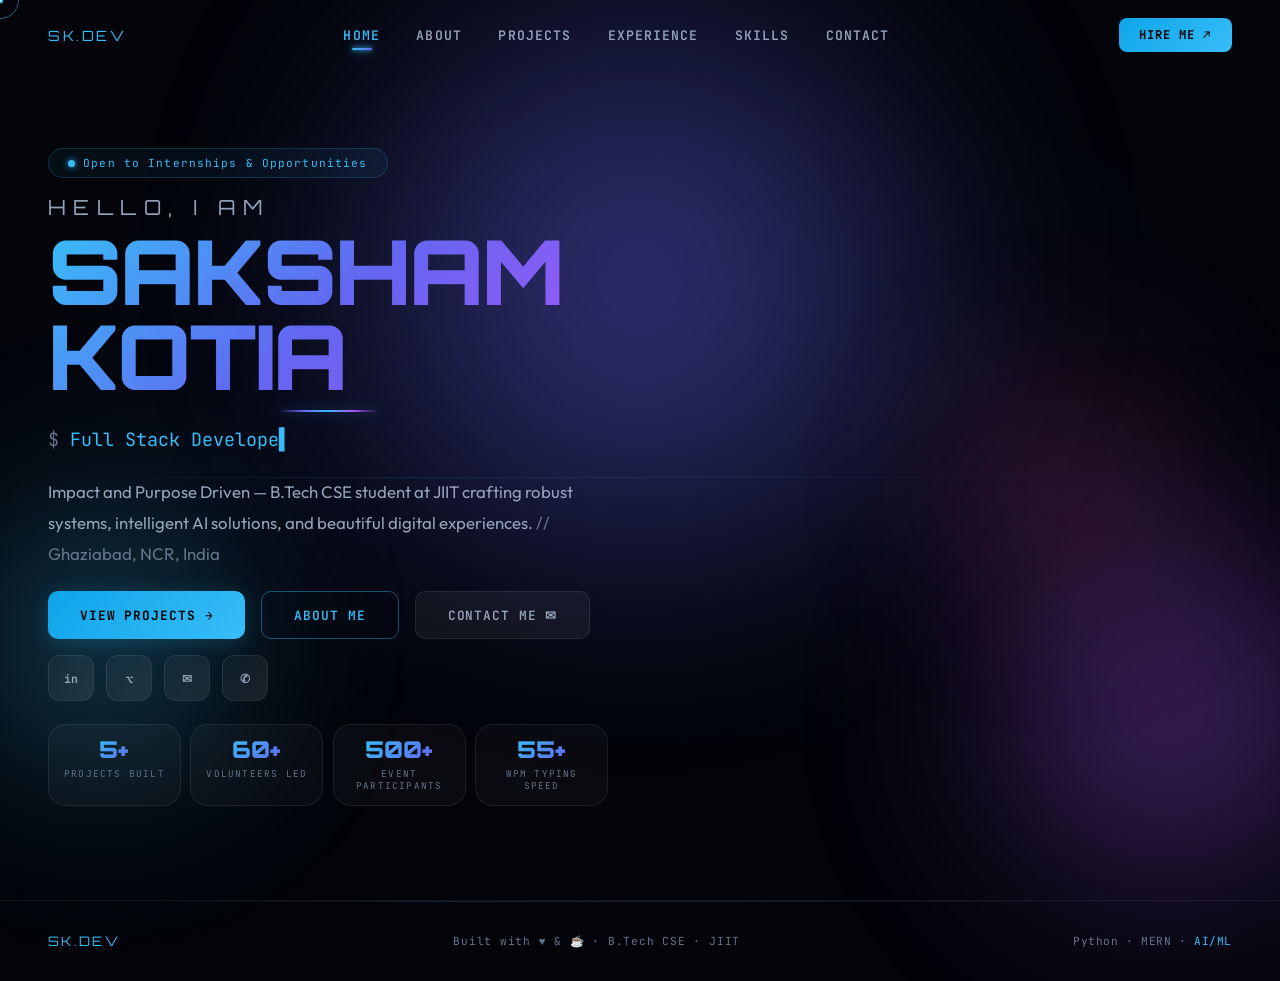
==== index.html @ 47d45ac2 "initial commit" ====
<!DOCTYPE html>
<html lang="en">
<head>
<meta charset="UTF-8"/>
<meta name="viewport" content="width=device-width,initial-scale=1.0"/>
<title>Saksham Kotia — CS Portfolio</title>
<meta name="description" content="Saksham Kotia | B.Tech CSE @ JIIT | Full Stack Developer | AI/ML | Open to Internships"/>
<meta name="keywords" content="Saksham Kotia, portfolio, full stack developer, MERN stack, python, ai, machine learning, JIIT, internship, Ghaziabad"/>
<meta property="og:title" content="Saksham Kotia — CS Portfolio"/>
<meta property="og:description" content="B.Tech CSE student at JIIT crafting robust systems, beautiful interfaces, and intelligent digital experiences."/>
<meta property="og:type" content="website"/>

<!-- Fonts -->
<link rel="preconnect" href="https://fonts.googleapis.com"/>
<link rel="preconnect" href="https://fonts.gstatic.com" crossorigin/>
<link href="https://fonts.googleapis.com/css2?family=Outfit:wght@200;300;400;500;600;700;800;900&family=JetBrains+Mono:wght@200;300;400;500;600&family=Orbitron:wght@400;500;600;700;800;900&display=swap" rel="stylesheet"/>

<!-- Stylesheets -->
<link rel="stylesheet" href="css/style.css?v=1.3"/>
<link rel="stylesheet" href="css/animations.css?v=1.3"/>
<link rel="stylesheet" href="css/components.css?v=1.3"/>
<link rel="stylesheet" href="css/avatar.css?v=1.3"/>

<style>
#page-home       { background: var(--bg); }
#page-about      { background: linear-gradient(to bottom, var(--bg), var(--bg2)); }
#page-projects   { background: var(--bg); }
#page-experience { background: linear-gradient(to bottom, var(--bg), var(--bg2)); }
#page-skills     { background: var(--bg); }
#page-contact    { background: linear-gradient(to bottom, var(--bg), var(--bg2)); }

@media (max-width: 950px) {
  .about-hero, .projects-hero, .exp-hero, .skills-hero, .contact-hero {
    padding-left: 5.5rem !important;
  }
  .contact-hero {
    text-align: left !important;
  }
  .contact-hero-sub {
    margin-left: 0 !important;
  }
}
@media (max-width: 600px) {
  .about-hero, .projects-hero, .exp-hero, .skills-hero, .contact-hero {
    padding-left: 4.8rem !important;
  }
}
</style>

<!-- GSAP for smooth animations -->
<script src="https://cdn.jsdelivr.net/npm/gsap@3.12.5/dist/gsap.min.js"></script>
</head>
<body>

<!-- ═══════════ CUSTOM CURSOR ═══════════ -->
<div id="cur"></div>
<div id="cur-ring"></div>
<div id="cur-dot"></div>

<!-- ═══════════ 3D AVATAR ═══════════ -->
<div id="avatar-container" class="mode-hero"></div>
<div id="avatar-corner-label">SK · DEVELOPER</div>

<!-- ═══════════ BACKGROUND ═══════════ -->
<canvas id="bg-canvas"></canvas>
<div class="noise"></div>
<div class="grid"></div>

<!-- ═══════════ PAGE TRANSITION ═══════════ -->
<div id="trans-overlay">
  <div id="trans-wipe"></div>
  <div id="trans-bar"></div>
</div>
<div id="scroll-progress"></div>

<!-- ═══════════ NAVBAR ═══════════ -->
<nav id="nav">
  <div class="nav-logo" onclick="navigate('home')">SK.DEV</div>

  <div class="nav-links">
    <span class="nav-link active" data-page="home"       onclick="navigate('home')">Home</span>
    <span class="nav-link"        data-page="about"      onclick="navigate('about')">About</span>
    <span class="nav-link"        data-page="projects"   onclick="navigate('projects')">Projects</span>
    <span class="nav-link"        data-page="experience" onclick="navigate('experience')">Experience</span>
    <span class="nav-link"        data-page="skills"     onclick="navigate('skills')">Skills</span>
    <span class="nav-link"        data-page="contact"    onclick="navigate('contact')">Contact</span>
  </div>

  <button class="nav-cta" onclick="navigate('contact')">Hire Me ↗</button>

  <div class="nav-hamburger" id="hamburger" onclick="toggleMobileNav()">
    <span></span><span></span><span></span>
  </div>
</nav>

<!-- ═══════════ MOBILE NAV ═══════════ -->
<div class="mobile-nav" id="mobile-nav">
  <span class="mobile-nav-link" onclick="navigate('home');toggleMobileNav()">Home</span>
  <span class="mobile-nav-link" onclick="navigate('about');toggleMobileNav()">About</span>
  <span class="mobile-nav-link" onclick="navigate('projects');toggleMobileNav()">Projects</span>
  <span class="mobile-nav-link" onclick="navigate('experience');toggleMobileNav()">Experience</span>
  <span class="mobile-nav-link" onclick="navigate('skills');toggleMobileNav()">Skills</span>
  <span class="mobile-nav-link" onclick="navigate('contact');toggleMobileNav()">Contact</span>
</div>

<!-- ═══════════ APP ═══════════ -->
<div id="app">
  <div class="page active" id="page-home">
    <!-- ═══════════════════════════════════
         PAGE: HOME
    ═══════════════════════════════════ -->
    <style>
    #page-home { background: var(--bg); }
    .hero-wrap {
      min-height: calc(100vh - 70px);
      display: flex; flex-direction: column;
      align-items: center; justify-content: center;
      text-align: center; padding: 4rem 2rem 6rem;
      position: relative;
    }
    /* Cinematic depth radial */
    .hero-wrap::before {
      content: ''; position: absolute; inset: 0; pointer-events: none;
      background: radial-gradient(ellipse 75% 60% at 50% 40%,
        rgba(99,102,241,.08) 0%, transparent 70%);
    }
    .hero-badge-wrap    { animation: fadeInDown .8s var(--ease) .2s both; }
    .hero-name-line1 {
      font-family: var(--display); font-size: clamp(.9rem,2.5vw,1.3rem);
      font-weight: 400; letter-spacing: .36em; text-transform: uppercase;
      color: var(--muted2); animation: fadeInDown .8s var(--ease) .3s both; display: block;
      margin-bottom: .5rem;
    }
    .hero-name-main  { display: block; animation: fadeInUp .9s var(--ease) .4s both; }
    .hero-role-bar {
      font-family: var(--mono); font-size: clamp(.88rem,2vw,1.15rem);
      color: var(--muted2); margin: .9rem 0 1.2rem;
      animation: fadeInUp .8s var(--ease) .5s both; min-height: 1.9em;
    }
    #type-text    { color: var(--c1); }
    .type-cursor  { color: var(--c1); animation: blink 1.1s step-end infinite; }
    .hero-tagline {
      max-width: 620px; margin: 0 auto;
      color: var(--muted2); line-height: 1.85; font-size: 1.05rem;
      animation: fadeInUp .8s var(--ease) .6s both;
    }
    .hero-actions {
      display: flex; gap: 1rem; justify-content: center;
      flex-wrap: wrap; margin-top: 2.5rem;
      animation: fadeInUp .8s var(--ease) .7s both;
    }
    .hero-socials {
      display: flex; gap: .75rem; justify-content: center;
      margin-top: 2rem; animation: fadeInUp .8s var(--ease) .8s both;
    }
    .hero-stats {
      display: flex; gap: 1rem; justify-content: center;
      flex-wrap: wrap; margin-top: 3rem;
      animation: fadeInUp .8s var(--ease) .9s both;
    }
    .hero-underline {
      height: 2px; width: 100px; margin: .75rem auto 0;
      background: linear-gradient(90deg, transparent, var(--c2), var(--c1), var(--c3), transparent);
      border-radius: 2px; animation: accentLineGrow 1s var(--ease) .6s both;
      box-shadow: 0 0 20px var(--glow1), 0 0 8px var(--glow2);
    }
    .hero-scan-line {
      position: absolute; left: 0; right: 0; height: 1px;
      background: linear-gradient(90deg, transparent, rgba(56,189,248,.12), rgba(99,102,241,.08), transparent);
      animation: scan 10s linear infinite; pointer-events: none; z-index: 0;
    }
    .hero-divider {
      width: 1px; height: 40px; background: linear-gradient(to bottom, var(--c1), transparent);
      margin: 2rem auto 0; opacity: .4;
      animation: fadeIn 1s var(--ease) 1.1s both;
    }
    .hero-terminal-wrap { animation: fadeInUp .9s var(--ease) 1s both; }
    </style>

    <div class="hero-wrap has-avatar">
      <div class="hero-orb orb1"></div>
      <div class="hero-orb orb2"></div>
      <div class="hero-orb orb3"></div>
      <div class="hero-orb orb4"></div>
      <div class="hero-scan-line"></div>

      <!-- LEFT: hero content -->
      <div class="hero-content">
      <div class="hero-badge-wrap">
        <div class="badge">
          <span class="badge-dot"></span>Open to Internships &amp; Opportunities
        </div>
      </div>

      <div style="margin-top:1rem; position:relative">
        <span class="hero-name-line1">Hello, I am</span>
        <div class="h1 grad hero-name-main">Saksham Kotia</div>
        <div class="hero-underline"></div>
      </div>

      <div class="hero-role-bar">
        <span style="color:var(--muted)">$ </span>
        <span id="type-text"></span><span class="type-cursor">▌</span>
      </div>

      <p class="hero-tagline">
        Impact and Purpose Driven — B.Tech CSE student at JIIT crafting robust systems,
        intelligent AI solutions, and beautiful digital experiences.
        <span style="color:var(--muted)">// Ghaziabad, NCR, India</span>
      </p>

      <div class="hero-actions">
        <button class="btn btn-primary" onclick="navigate('projects')">View Projects →</button>
        <button class="btn btn-outline" onclick="navigate('about')">About Me</button>
        <a class="btn btn-ghost" href="mailto:kotiasaksham@gmail.com">Contact Me ✉</a>
      </div>

      <div class="hero-socials">
        <a class="social-btn" href="https://linkedin.com/in/sakshamkotia" target="_blank" title="LinkedIn"><span>in</span></a>
        <a class="social-btn" href="https://github.com/sakshamkotia" target="_blank" title="GitHub"><span>⌥</span></a>
        <a class="social-btn" href="mailto:kotiasaksham@gmail.com" title="Email"><span>✉</span></a>
        <a class="social-btn" href="tel:+918800409904" title="Phone"><span>✆</span></a>
      </div>

      <div class="hero-stats">
        <div class="hero-stat">
          <div class="hero-stat-num" data-count="5">0+</div>
          <div class="hero-stat-lbl">Projects Built</div>
        </div>
        <div class="hero-stat">
          <div class="hero-stat-num" data-count="60">0+</div>
          <div class="hero-stat-lbl">Volunteers Led</div>
        </div>
        <div class="hero-stat">
          <div class="hero-stat-num" data-count="500">0+</div>
          <div class="hero-stat-lbl">Event Participants</div>
        </div>
        <div class="hero-stat">
          <div class="hero-stat-num" data-count="55">0</div>
          <div class="hero-stat-lbl">WPM Typing Speed</div>
        </div>
      </div>

      <div class="hero-divider"></div>

      <!-- Terminal -->
      <div class="hero-terminal-wrap" style="max-width:520px;margin:2.5rem auto 0">
        <div class="terminal">
          <div class="terminal-bar">
            <div class="t-dot t-dot-r"></div>
            <div class="t-dot t-dot-y"></div>
            <div class="t-dot t-dot-g"></div>
            <span class="terminal-title">saksham@jiit:~$ portfolio.sh</span>
          </div>
          <div class="terminal-body">
            <div><span class="t-prompt">~$</span> <span class="t-cmd">whoami</span></div>
            <div class="t-out">Saksham Kotia — Full Stack Dev &amp; AI Enthusiast @ JIIT</div>
            <div style="margin-top:.4rem"><span class="t-prompt">~$</span> <span class="t-cmd">cat status.json</span></div>
            <div class="t-out">{ <span class="t-success">"available"</span>: true, <span class="t-warn">"seeking"</span>: "SDE Intern / Research Role" }</div>
            <div style="margin-top:.4rem"><span class="t-prompt">~$</span> <span class="t-cmd">cat skills.txt | head -5</span></div>
            <div class="t-out"><span class="t-success">→</span> Python (Advanced), C++, JavaScript, Java, PHP</div>
            <div class="t-out"><span class="t-success">→</span> MERN Stack, OpenCV, TensorFlow, Flask</div>
            <div class="t-out"><span class="t-success">→</span> MySQL, PostgreSQL, MongoDB, SQLite</div>
            <div style="margin-top:.4rem"><span class="t-prompt">~$</span> <span class="t-cursor-line t-cmd"></span></div>
          </div>
        </div>
      </div>

      <div class="scroll-hint" style="margin-top:3rem">
        <div class="scroll-hint-line"></div>
        <span>Scroll</span>
      </div>
      </div><!-- /hero-content -->
    </div>

    <div class="page-footer">
      <div class="footer-logo">SK.DEV</div>
      <div class="footer-center">Built with ♥ &amp; ☕ · B.Tech CSE · JIIT</div>
      <div class="footer-right">Python · MERN · <span>AI/ML</span></div>
    </div>
  </div>
  <div class="page"        id="page-about">
    <!-- ═══════════════════════════════════
         PAGE: ABOUT
    ═══════════════════════════════════ -->
    <style>
    #page-about { background: linear-gradient(to bottom, var(--bg), var(--bg2)); }
    .about-hero { padding: 5rem 3rem 3rem; max-width: 1100px; margin: 0 auto; }
    .about-grid {
      display: grid; grid-template-columns: 1fr 1.45fr;
      gap: 5rem; align-items: start; margin-top: 3.5rem;
    }
    .about-float-cards {
      position: absolute; right: -80px; top: 30%;
      transform: translateY(-50%);
      display: flex; flex-direction: column; gap: 1rem;
    }
    .about-details { margin-top: 1.5rem; display: grid; grid-template-columns: 1fr 1fr; gap: .9rem; }
    .about-p { color: var(--muted2); line-height: 1.88; margin-bottom: 1.25rem; font-size: 1rem; }
    .about-interests { display: flex; flex-wrap: wrap; gap: .5rem; margin: 1.5rem 0; }

    /* Edu */
    .edu-section { max-width: 1100px; margin: 0 auto; padding: 0 3rem 5rem; }
    .edu-grid { display: grid; grid-template-columns: repeat(auto-fill, minmax(320px,1fr)); gap: 1.5rem; margin-top: 2rem; }

    /* Soft skills / extras */
    .extras-grid { display: grid; grid-template-columns: repeat(auto-fill, minmax(240px,1fr)); gap: 1rem; margin-top: 1.5rem; }
    .extra-card {
      padding: 1.2rem 1.4rem; border-radius: 14px;
      display: flex; flex-direction: column; gap: .5rem;
    }
    .extra-label { font-family: var(--mono); font-size: .62rem; letter-spacing: .12em; text-transform: uppercase; color: var(--muted); }
    .extra-val   { font-size: .9rem; color: var(--white); font-weight: 500; line-height: 1.55; }

    @media (max-width: 900px) {
      .about-grid { grid-template-columns: 1fr; }
      .about-float-cards { display: none; }
    }
    @media (max-width: 700px) {
      .about-hero { padding: 4rem 1.5rem 2rem; }
      .edu-section { padding: 0 1.5rem 4rem; }
    }
    </style>

    <div class="about-hero">
      <div class="label reveal">02 — About Me</div>
      <h1 class="h2 reveal" style="transition-delay:.05s">The Person <span class="grad">Behind the Code</span></h1>

      <div class="about-grid">
        <!-- LEFT: Visual -->
        <div class="reveal-left">
          <div style="position:relative">
            <div class="about-photo-frame">
              <div class="about-photo-corner corner-tl"></div>
              <div class="about-photo-corner corner-tr"></div>
              <div class="about-photo-corner corner-bl"></div>
              <div class="about-photo-corner corner-br"></div>
              <div class="about-photo-inner">SK</div>
            </div>
            <div class="about-float-cards">
              <div class="about-float-card">
                <div class="afc-icon">🚀</div>
                <div class="afc-val">5+</div>
                <div class="afc-lbl">Projects</div>
              </div>
              <div class="about-float-card">
                <div class="afc-icon">👥</div>
                <div class="afc-val">60+</div>
                <div class="afc-lbl">Led (NSS)</div>
              </div>
              <div class="about-float-card">
                <div class="afc-icon">📍</div>
                <div class="afc-val">GZB</div>
                <div class="afc-lbl">India</div>
              </div>
            </div>
          </div>
          <div class="about-interests" style="margin-top:1.6rem">
            <span class="interest-pill">🤖 AI Automation</span>
            <span class="interest-pill">📅 Smart Scheduling</span>
            <span class="interest-pill">🔐 Cybersecurity</span>
            <span class="interest-pill">📊 Predictive Modeling</span>
            <span class="interest-pill">🖥️ Full Stack</span>
            <span class="interest-pill">👁️ Computer Vision</span>
            <span class="interest-pill">🎙️ Public Speaking</span>
            <span class="interest-pill">🌐 HCI</span>
          </div>
        </div>

        <!-- RIGHT: Content -->
        <div class="about-content reveal-right" style="transition-delay:.1s">
          <div class="label">Bio</div>
          <h2 class="h3" style="margin-bottom:1.2rem">Hey there, I'm <span class="grad">Saksham Kotia</span> 👋</h2>
          <p class="about-p">
            I'm a motivated B.Tech Computer Science student at Jaypee Institute of Information Technology (JIIT),
            with a strong foundation in programming, data analysis, and system design. I'm skilled in C++, Python,
            and SQL, with hands-on experience through academic projects in automation and AI-based solutions.
          </p>
          <p class="about-p">
            Known for my problem-solving ability, attention to detail, and commitment to learning — I sit at the
            intersection of engineering and design. Whether building a MERN Stack app, training a computer vision
            model, or designing an optimisation algorithm, I bring the same energy and precision to everything.
          </p>
          <p class="about-p">
            Beyond the screen: General Secretary at NSS, Core Committee Head at the Jaypee Youth Club, and
            a passionate advocate for tech-driven social impact. Seeking to contribute my technical and
            analytical skills to drive digital innovation.
          </p>

          <div class="about-details">
            <div class="detail-row"><span class="detail-key">University</span><span class="detail-val">Jaypee Institute of IT (JIIT)</span></div>
            <div class="detail-row"><span class="detail-key">Degree</span><span class="detail-val">B.Tech CSE</span></div>
            <div class="detail-row"><span class="detail-key">Graduating</span><span class="detail-val">2026 (Pursuing)</span></div>
            <div class="detail-row"><span class="detail-key">Location</span><span class="detail-val">Ghaziabad, NCR, India</span></div>
            <div class="detail-row"><span class="detail-key">Phone</span><span class="detail-val">+91 88004 09904</span></div>
            <div class="detail-row"><span class="detail-key">Status</span><span class="detail-val" style="color:#4ade80">● Open to Work</span></div>
          </div>

          <div style="display:flex;gap:1rem;margin-top:2rem;flex-wrap:wrap">
            <button class="btn btn-primary">Download Resume ↓</button>
            <button class="btn btn-outline" onclick="navigate('contact')">Get in Touch →</button>
          </div>
        </div>
      </div>
    </div>

    <div class="divider" style="max-width:1100px;margin:0 auto"></div>

    <!-- EDUCATION -->
    <div class="edu-section">
      <div class="label reveal">Education</div>
      <h2 class="h3 reveal" style="transition-delay:.05s;margin-bottom:.3rem">Academic <span class="grad">Foundation</span></h2>

      <div class="edu-grid stagger" style="margin-top:2rem">
        <div class="card card-glow" style="padding:2rem;border-radius:18px">
          <div class="edu-card-year">2022 – 2026 (Pursuing)</div>
          <div class="edu-card-title">B.Tech — Computer Science &amp; Engineering</div>
          <div class="edu-card-sub">Jaypee Institute of Information Technology (JIIT)</div>
          <div class="edu-card-org">Noida, Uttar Pradesh</div>
          <div class="courses-list" style="margin-top:1rem">
            <span class="tag tag-cyan">DSA</span>
            <span class="tag tag-purple">AI / ML</span>
            <span class="tag tag-indigo">Computer Networks</span>
            <span class="tag tag-gray">DBMS</span>
            <span class="tag tag-pink">Cybersecurity</span>
            <span class="tag tag-gray">System Design</span>
          </div>
        </div>
        <div class="card card-glow" style="padding:2rem;border-radius:18px">
          <div class="edu-card-year">Cleared 2023</div>
          <div class="edu-card-title">Intermediate — PCM + Computer Science</div>
          <div class="edu-card-sub">CBSE Board</div>
          <div class="edu-card-org">Bal Bharati Public School, Brij Vihar — 201011</div>
          <div class="courses-list" style="margin-top:1rem">
            <span class="tag tag-cyan">Physics</span>
            <span class="tag tag-purple">Mathematics</span>
            <span class="tag tag-gray">Chemistry</span>
            <span class="tag tag-gray">Python</span>
            <span class="tag tag-gray">SQL</span>
          </div>
        </div>
      </div>

      <!-- EXTRAS: Soft Skills, Languages, Interests -->
      <div class="label reveal" style="margin-top:3.5rem">At a Glance</div>
      <div class="extras-grid stagger">
        <div class="card extra-card">
          <div class="extra-label">🤝 Soft Skills</div>
          <div class="extra-val">Leadership · Event Management · Team Collaboration · Communication · Time Management · Problem Solving · Adaptability</div>
        </div>
        <div class="card extra-card">
          <div class="extra-label">🌐 Languages Known</div>
          <div class="extra-val">English <span style="color:var(--muted);font-size:.82rem">(Professional Working Proficiency)</span><br>Hindi <span style="color:var(--muted);font-size:.82rem">(Native)</span></div>
        </div>
        <div class="card extra-card">
          <div class="extra-label">⌨️ Typing Speed</div>
          <div class="extra-val" style="font-family:var(--display);font-size:1.4rem;color:var(--c1)">55 WPM <span style="font-size:.8rem;color:var(--muted2);font-family:var(--font)">with 98% accuracy</span></div>
        </div>
        <div class="card extra-card">
          <div class="extra-label">💡 Interests</div>
          <div class="extra-val">Technology · Management · Public Speaking · Volunteering · Creative Design</div>
        </div>
      </div>
    </div>

    <div class="page-footer">
      <div class="footer-logo">SK.DEV</div>
      <div class="footer-center">B.Tech CSE · JIIT · Ghaziabad, India</div>
      <div class="footer-right"><span>●</span> Open to Work</div>
    </div>
  </div>
  <div class="page"        id="page-projects">
    <!-- ═══════════════════════════════════
         PAGE: PROJECTS
         (5 real projects from resume + "more coming" card)
    ═══════════════════════════════════ -->
    <style>
    #page-projects { background: var(--bg); }
    .projects-hero { padding: 5rem 3rem 3rem; max-width: 1200px; margin: 0 auto; }
    .projects-grid {
      display: grid;
      grid-template-columns: repeat(auto-fill, minmax(340px, 1fr));
      gap: 1.5rem; padding: 0 3rem 3rem; max-width: 1200px; margin: 0 auto;
    }
    .project-filter { display: flex; gap: .5rem; flex-wrap: wrap; margin-top: 2rem; }

    /* Large number watermark */
    .proj-num {
      position: absolute; top: 1.2rem; right: 1.4rem;
      font-family: var(--display); font-size: 3.5rem; font-weight: 900;
      color: rgba(255,255,255,.03); letter-spacing: -.05em;
      line-height: 1; pointer-events: none; user-select: none;
      transition: color .3s;
    }
    .project-card:hover .proj-num { color: rgba(99,102,241,.06); }

    /* "More Coming" placeholder card */
    .proj-coming {
      display: flex; flex-direction: column; align-items: center; justify-content: center;
      min-height: 280px; border: 1px dashed rgba(99,102,241,.25);
      border-radius: 20px; text-align: center; padding: 2rem; gap: 1rem;
      background: linear-gradient(135deg, rgba(99,102,241,.03), rgba(56,189,248,.02));
      cursor: default; transition: all .3s;
    }
    .proj-coming:hover { border-color: rgba(99,102,241,.5); background: rgba(99,102,241,.05); }
    .proj-coming-icon { font-size: 2.5rem; opacity: .6; }
    .proj-coming-title { font-family: var(--display); font-size: .9rem; font-weight: 700; letter-spacing: .12em; text-transform: uppercase; color: var(--muted2); }
    .proj-coming-sub   { font-family: var(--mono); font-size: .68rem; color: var(--muted); letter-spacing: .06em; }

    @media (max-width: 900px) { .project-card.featured { grid-column: span 1; } }
    @media (max-width: 700px) { .projects-grid { grid-template-columns: 1fr; padding: 0 1.5rem 3rem; } }
    </style>

    <div class="projects-hero">
      <div class="label reveal">03 — Projects</div>
      <h1 class="h2 reveal" style="transition-delay:.05s">Things I've <span class="grad">Built</span></h1>
      <p class="body-text reveal" style="max-width:580px;margin-top:.8rem;transition-delay:.1s">
        From AI-powered speech systems to cybersecurity tools and computer vision apps — each project is a story of learning, building, and shipping.
        <span style="color:var(--c1)">More projects coming soon.</span>
      </p>
      <div class="project-filter stagger" style="margin-top:1.6rem">
        <button class="filter-btn active" data-filter="all"><span>All</span></button>
        <button class="filter-btn" data-filter="ai"><span>AI / ML</span></button>
        <button class="filter-btn" data-filter="web"><span>Web Dev</span></button>
        <button class="filter-btn" data-filter="cv"><span>Computer Vision</span></button>
        <button class="filter-btn" data-filter="security"><span>Cybersecurity</span></button>
      </div>
    </div>

    <div class="projects-grid">

      <!-- PROJECT 1: TalkBridge — FEATURED -->
      <div class="project-card card featured reveal" style="position:relative" data-cat="ai">
        <div class="proj-num">01</div>
        <div class="proj-top">
          <div class="proj-icon">🎤</div>
          <div class="proj-meta">
            <div class="proj-year">AI · Speech</div>
            <div class="proj-links">
              <a href="#" class="proj-link">GH</a>
              <a href="#" class="proj-link">↗</a>
            </div>
          </div>
        </div>
        <div class="proj-title">TalkBridge</div>
        <div class="proj-desc">
          A smart real-time speech translation system that bridges language barriers. Utilises Python's speech recognition,
          translation, and text-to-speech APIs to enable seamless cross-language communication. Designed with accessibility
          in mind for multilingual environments.
        </div>
        <div class="proj-stack">
          <span class="tag tag-cyan">Python</span>
          <span class="tag tag-purple">Speech Recognition</span>
          <span class="tag tag-indigo">Google TTS</span>
          <span class="tag tag-gray">NLP</span>
          <span class="tag tag-gray">Real-time API</span>
        </div>
      </div>

      <!-- PROJECT 2: Virtual Try-On — FEATURED -->
      <div class="project-card card featured reveal" style="position:relative;transition-delay:.05s" data-cat="cv">
        <div class="proj-num">02</div>
        <div class="proj-top">
          <div class="proj-icon">👓</div>
          <div class="proj-meta">
            <div class="proj-year">CV · Python</div>
            <div class="proj-links">
              <a href="#" class="proj-link">GH</a>
              <a href="#" class="proj-link">↗</a>
            </div>
          </div>
        </div>
        <div class="proj-title">Virtual Try-On System</div>
        <div class="proj-desc">
          An AI-based virtual eyewear try-on system using facial landmark detection with OpenCV and MediaPipe.
          Implements real-time overlay and resizing of virtual frames on detected faces, with accurate landmark
          mapping and an intuitive GUI for a seamless user experience.
        </div>
        <div class="proj-stack">
          <span class="tag tag-cyan">Python</span>
          <span class="tag tag-purple">OpenCV</span>
          <span class="tag tag-indigo">MediaPipe</span>
          <span class="tag tag-gray">Facial Landmarks</span>
          <span class="tag tag-gray">GUI</span>
        </div>
      </div>

      <!-- PROJECT 3: Kitchen Diary -->
      <div class="project-card card reveal" style="position:relative;transition-delay:.1s" data-cat="web">
        <div class="proj-num">03</div>
        <div class="proj-top">
          <div class="proj-icon">🍳</div>
          <div class="proj-meta">
            <div class="proj-year">Web · MERN</div>
            <div class="proj-links">
              <a href="#" class="proj-link">GH</a>
              <a href="#" class="proj-link">↗</a>
            </div>
          </div>
        </div>
        <div class="proj-title">Kitchen Diary</div>
        <div class="proj-desc">
          A recipe management web app where users can view, add, and share original dishes. Features database integration
          for dynamic storage and categorisation of user-generated recipes, with a clean UI and responsive design.
        </div>
        <div class="proj-stack">
          <span class="tag tag-cyan">React</span>
          <span class="tag tag-purple">Node.js</span>
          <span class="tag tag-indigo">Express</span>
          <span class="tag tag-gray">MongoDB</span>
          <span class="tag tag-gray">SQL</span>
        </div>
      </div>

      <!-- PROJECT 4: CipherChat -->
      <div class="project-card card reveal" style="position:relative;transition-delay:.15s" data-cat="security">
        <div class="proj-num">04</div>
        <div class="proj-top">
          <div class="proj-icon">🔐</div>
          <div class="proj-meta">
            <div class="proj-year">Security · Python</div>
            <div class="proj-links">
              <a href="#" class="proj-link">GH</a>
            </div>
          </div>
        </div>
        <div class="proj-title">CipherChat</div>
        <div class="proj-desc">
          A secure chat tool encrypting both text and images using AES and RSA algorithms. Integrates steganography
          for hidden data transfer, ensuring confidentiality. Built with an intuitive interface for smooth
          encryption/decryption workflows.
        </div>
        <div class="proj-stack">
          <span class="tag tag-cyan">Python</span>
          <span class="tag tag-purple">AES / RSA</span>
          <span class="tag tag-indigo">Steganography</span>
          <span class="tag tag-pink">Cryptography</span>
        </div>
      </div>

      <!-- PROJECT 5: Maritime Scheduling -->
      <div class="project-card card reveal" style="position:relative;transition-delay:.2s" data-cat="ai">
        <div class="proj-num">05</div>
        <div class="proj-top">
          <div class="proj-icon">🚢</div>
          <div class="proj-meta">
            <div class="proj-year">AI / Optimisation</div>
            <div class="proj-links">
              <a href="#" class="proj-link">GH</a>
            </div>
          </div>
        </div>
        <div class="proj-title">Maritime Docking &amp; Resource Scheduler</div>
        <div class="proj-desc">
          A scheduling solution optimising ship docking and port resource allocation using priority algorithms.
          Implements efficient time-slot management, system flowcharts, and data models for real-time port operations.
        </div>
        <div class="proj-stack">
          <span class="tag tag-cyan">Python</span>
          <span class="tag tag-purple">Algorithms</span>
          <span class="tag tag-indigo">Optimisation</span>
          <span class="tag tag-gray">Data Modelling</span>
        </div>
      </div>

      <!-- COMING SOON placeholder -->
      <div class="proj-coming reveal" style="transition-delay:.25s">
        <div class="proj-coming-icon">🛠️</div>
        <div class="proj-coming-title">More Projects Coming</div>
        <div class="proj-coming-sub">Currently building something awesome…<br>Check back soon or visit GitHub.</div>
        <a href="https://github.com/sakshamkotia" target="_blank" class="btn btn-ghost" style="font-size:.72rem;padding:.5rem 1.1rem;margin-top:.5rem">View GitHub ↗</a>
      </div>

    </div>

    <div class="page-footer">
      <div class="footer-logo">SK.DEV</div>
      <div style="font-family:var(--mono);font-size:.7rem;color:var(--muted)">5 projects · More on the way</div>
      <a href="https://github.com/sakshamkotia" target="_blank" class="btn btn-ghost" style="font-size:.7rem;padding:.45rem 1rem">View GitHub ↗</a>
    </div>
  </div>
  <div class="page"        id="page-experience">
    <!-- ═══════════════════════════════════
         PAGE: EXPERIENCE
         (Positions of Responsibility from resume)
    ═══════════════════════════════════ -->
    <style>
    #page-experience { background: linear-gradient(to bottom, var(--bg), var(--bg2)); }
    .exp-hero { padding: 5rem 3rem 3rem; max-width: 1100px; margin: 0 auto; }
    .timeline-wrap {
      max-width: 1100px; margin: 0 auto; padding: 0 3rem 5rem;
      position: relative;
    }
    .timeline-wrap::before {
      content: ''; position: absolute;
      left: calc(3rem + 28px); top: 0; bottom: 0; width: 1px;
      background: linear-gradient(to bottom, var(--c1), var(--c2), var(--c3), transparent);
    }
    .tl-item {
      display: grid; grid-template-columns: 64px 1fr;
      gap: 2rem; margin-bottom: 2.5rem; align-items: start;
    }
    .tl-dot-col {
      display: flex; flex-direction: column; align-items: center;
      padding-top: .5rem;
    }

    /* R&D interests highlight section */
    .rd-wrap { max-width: 1100px; margin: 0 auto; padding: 0 3rem 5rem; }
    .rd-grid { display: flex; flex-wrap: wrap; gap: .8rem; margin-top: 1.5rem; }
    .rd-pill {
      background: linear-gradient(135deg, rgba(99,102,241,.08), rgba(56,189,248,.05));
      border: 1px solid rgba(99,102,241,.2); border-radius: 100px;
      padding: .55rem 1.3rem; font-size: .88rem; color: var(--white);
      font-weight: 500; transition: all .25s var(--spring);
    }
    .rd-pill:hover { border-color: var(--c1); color: var(--c1); transform: translateY(-2px); }

    /* Highlights */
    .highlights-wrap { max-width: 1100px; margin: 0 auto; padding: 0 3rem 5rem; }
    .highlights-grid { display: grid; grid-template-columns: repeat(auto-fill, minmax(230px,1fr)); gap: 1.2rem; margin-top: 1.5rem; }
    .highlight-card {
      padding: 1.5rem; border-radius: 16px;
      display: flex; align-items: flex-start; gap: 1rem;
      transition: all .3s var(--spring);
    }
    .highlight-card:hover { transform: translateY(-4px); }
    .hl-icon { font-size: 1.5rem; flex-shrink: 0; margin-top: .1rem; }
    .hl-title { font-weight: 700; font-size: .95rem; }
    .hl-sub   { font-family: var(--mono); font-size: .68rem; color: var(--muted); margin-top: .2rem; }
    .hl-val   { font-family: var(--display); font-size: 1.2rem; font-weight: 900; color: var(--c1); margin-top: .4rem; }

    @media (max-width: 700px) {
      .exp-hero { padding: 4rem 1.5rem 2rem; }
      .timeline-wrap, .highlights-wrap, .rd-wrap { padding: 0 1.5rem 3rem; }
      .tl-item { grid-template-columns: 40px 1fr; gap: 1rem; }
      .timeline-wrap::before { left: calc(1.5rem + 20px); }
    }
    </style>

    <div class="exp-hero">
      <div class="label reveal">04 — Experience &amp; Leadership</div>
      <h1 class="h2 reveal" style="transition-delay:.05s">Where I've <span class="grad">Contributed</span></h1>
      <p class="body-text reveal" style="max-width:560px;margin-top:.8rem;transition-delay:.1s">
        Leadership roles, community contributions, and positions of responsibility that have shaped who I am as a developer and leader.
      </p>
    </div>

    <div class="timeline-wrap">

      <!-- NSS General Secretary -->
      <div class="tl-item reveal">
        <div class="tl-dot-col"><div class="tl-dot active"></div></div>
        <div class="tl-card card card-glow">
          <div class="tl-role">General Secretary <span class="tl-badge tl-badge-lead">Leadership</span></div>
          <div class="tl-org">National Service Scheme (NSS) · Jaypee Institute of Information Technology</div>
          <div class="tl-date">Current Role</div>
          <ul class="tl-desc">
            <li>Led 60+ volunteers in planning and executing university-level social initiatives and outreach programs.</li>
            <li>Oversaw event coordination, communication, and reporting between campus teams and administration.</li>
            <li>Organised tech literacy drives, community service campaigns, and health awareness events reaching hundreds of participants.</li>
          </ul>
          <div style="display:flex;gap:.5rem;margin-top:1rem;flex-wrap:wrap">
            <span class="tag tag-cyan">Leadership</span>
            <span class="tag tag-purple">Team Management</span>
            <span class="tag tag-gray">Event Planning</span>
            <span class="tag tag-gray">Communication</span>
          </div>
        </div>
      </div>

      <!-- Jaypee Youth Club -->
      <div class="tl-item reveal" style="transition-delay:.1s">
        <div class="tl-dot-col"><div class="tl-dot"></div></div>
        <div class="tl-card card card-glow">
          <div class="tl-role">Core Committee Head <span class="tl-badge tl-badge-vol">Management</span></div>
          <div class="tl-org">Jaypee Youth Club (JYC) · Jaypee Institute of Information Technology</div>
          <div class="tl-date">Current Role</div>
          <ul class="tl-desc">
            <li>Spearheaded the college's central event management society responsible for all major cultural and technical events.</li>
            <li>Managed cross-departmental coordination, logistics, and on-ground execution involving 500+ participants.</li>
            <li>Led a core team through high-pressure events, demonstrating strong organisational and interpersonal skills.</li>
          </ul>
          <div style="display:flex;gap:.5rem;margin-top:1rem;flex-wrap:wrap">
            <span class="tag tag-purple">Event Management</span>
            <span class="tag tag-gray">Cross-Dept Coordination</span>
            <span class="tag tag-gray">Logistics</span>
            <span class="tag tag-cyan">500+ Participants</span>
          </div>
        </div>
      </div>

      <!-- Academic Projects -->
      <div class="tl-item reveal" style="transition-delay:.15s">
        <div class="tl-dot-col"><div class="tl-dot"></div></div>
        <div class="tl-card card card-glow">
          <div class="tl-role">Academic Project Developer <span class="tl-badge tl-badge-work">Academic</span></div>
          <div class="tl-org">JIIT · Personal Projects</div>
          <div class="tl-date">2022 – Present</div>
          <ul class="tl-desc">
            <li>Built 5+ projects across AI, cybersecurity, computer vision, and web development domains.</li>
            <li>Applied Python, MERN Stack, OpenCV, and cryptography libraries to solve real-world problems.</li>
            <li>Demonstrated end-to-end project ownership — from ideation and design to implementation and testing.</li>
          </ul>
          <div style="display:flex;gap:.5rem;margin-top:1rem;flex-wrap:wrap">
            <span class="tag tag-cyan">Python</span>
            <span class="tag tag-purple">MERN Stack</span>
            <span class="tag tag-gray">OpenCV</span>
            <span class="tag tag-gray">AI / ML</span>
          </div>
        </div>
      </div>

    </div>

    <!-- R&D INTERESTS -->
    <div class="rd-wrap">
      <div class="divider-glow" style="margin-bottom:3rem"></div>
      <div class="label reveal">Research &amp; Development Interests</div>
      <div class="rd-grid stagger">
        <div class="rd-pill">🤖 AI-based Automation</div>
        <div class="rd-pill">📅 Smart Scheduling Systems</div>
        <div class="rd-pill">📈 Predictive Modeling</div>
        <div class="rd-pill">🔐 Cybersecurity</div>
        <div class="rd-pill">🖱️ Human–Computer Interaction</div>
      </div>
    </div>

    <!-- IMPACT NUMBERS -->
    <div class="highlights-wrap">
      <div class="label reveal">Impact Numbers</div>
      <div class="highlights-grid stagger">
        <div class="card highlight-card"><div class="hl-icon">🧑‍🤝‍🧑</div><div><div class="hl-title">Volunteers Led</div><div class="hl-sub">NSS · JIIT</div><div class="hl-val">60+</div></div></div>
        <div class="card highlight-card"><div class="hl-icon">🎉</div><div><div class="hl-title">Event Participants</div><div class="hl-sub">JYC Major Events</div><div class="hl-val">500+</div></div></div>
        <div class="card highlight-card"><div class="hl-icon">🚀</div><div><div class="hl-title">Projects Built</div><div class="hl-sub">AI · Web · CV · Security</div><div class="hl-val">5+</div></div></div>
        <div class="card highlight-card"><div class="hl-icon">⌨️</div><div><div class="hl-title">Typing Speed</div><div class="hl-sub">with 98% accuracy</div><div class="hl-val">55 WPM</div></div></div>
      </div>
    </div>

    <div class="page-footer">
      <div class="footer-logo">SK.DEV</div>
      <div style="font-family:var(--mono);font-size:.7rem;color:var(--muted)">Leading · Building · Growing</div>
      <button class="btn btn-ghost" style="font-size:.7rem;padding:.45rem 1rem" onclick="navigate('contact')">Work with me →</button>
    </div>
  </div>
  <div class="page"        id="page-skills">
    <!-- ═══════════════════════════════════
         PAGE: SKILLS
    ═══════════════════════════════════ -->
    <style>
    #page-skills { background: var(--bg); }
    .skills-hero { padding: 5rem 3rem 3rem; max-width: 1200px; margin: 0 auto; }
    .skills-body { max-width: 1200px; margin: 0 auto; padding: 0 3rem 5rem; }
    .skill-sections { display: flex; flex-direction: column; gap: 3.5rem; }
    .skill-chips-large { display: flex; flex-wrap: wrap; gap: .8rem; }
    .skill-bars { display: flex; flex-direction: column; gap: 1.3rem; margin-top: 1.5rem; }
    .coding-grid { display: grid; grid-template-columns: repeat(auto-fill, minmax(265px,1fr)); gap: 1.2rem; margin-top: 1.5rem; }

    @media (max-width: 700px) {
      .skills-hero { padding: 4rem 1.5rem 3rem; }
      .skills-body { padding: 0 1.5rem 4rem; }
      .skill-bar-row { grid-template-columns: 110px 1fr 34px; }
    }
    </style>

    <div class="skills-hero">
      <div class="label reveal">05 — Skills &amp; Tools</div>
      <h1 class="h2 reveal" style="transition-delay:.05s">My <span class="grad">Tech Arsenal</span></h1>
      <p class="body-text reveal" style="max-width:560px;margin-top:.8rem;transition-delay:.1s">
        A curated stack of technologies I work with — from frontend pixels to backend architecture and AI pipelines.
      </p>
    </div>

    <div class="skills-body">
      <div class="skill-sections">

        <!-- CORE PROFICIENCIES (skill bars) -->
        <div class="reveal">
          <div class="skill-group-title">Core Proficiencies</div>
          <div class="skill-bars">
            <div class="skill-bar-row"><span class="skill-bar-name">Python</span><div class="skill-bar-track"><div class="skill-bar-fill" data-width=".90"></div></div><span class="skill-bar-pct">90%</span></div>
            <div class="skill-bar-row"><span class="skill-bar-name">C / C++</span><div class="skill-bar-track"><div class="skill-bar-fill" data-width=".82"></div></div><span class="skill-bar-pct">82%</span></div>
            <div class="skill-bar-row"><span class="skill-bar-name">JavaScript</span><div class="skill-bar-track"><div class="skill-bar-fill" data-width=".78"></div></div><span class="skill-bar-pct">78%</span></div>
            <div class="skill-bar-row"><span class="skill-bar-name">Java</span><div class="skill-bar-track"><div class="skill-bar-fill" data-width=".72"></div></div><span class="skill-bar-pct">72%</span></div>
            <div class="skill-bar-row"><span class="skill-bar-name">SQL / Databases</span><div class="skill-bar-track"><div class="skill-bar-fill" data-width=".80"></div></div><span class="skill-bar-pct">80%</span></div>
            <div class="skill-bar-row"><span class="skill-bar-name">PHP</span><div class="skill-bar-track"><div class="skill-bar-fill" data-width=".60"></div></div><span class="skill-bar-pct">60%</span></div>
          </div>
        </div>

        <!-- PROGRAMMING LANGUAGES -->
        <div class="reveal" style="transition-delay:.06s">
          <div class="skill-group-title">Programming Languages</div>
          <div class="skill-chips-large stagger">
            <div class="skill-chip-lg"><div class="sc-icon">🐍</div><div><div class="sc-name">Python</div><div class="sc-sub">Advanced</div></div></div>
            <div class="skill-chip-lg"><div class="sc-icon">⚙️</div><div><div class="sc-name">C / C++</div><div class="sc-sub">Systems &amp; DSA</div></div></div>
            <div class="skill-chip-lg"><div class="sc-icon">☕</div><div><div class="sc-name">Java</div><div class="sc-sub">OOP</div></div></div>
            <div class="skill-chip-lg"><div class="sc-icon">🌐</div><div><div class="sc-name">JavaScript</div><div class="sc-sub">Web Dev</div></div></div>
            <div class="skill-chip-lg"><div class="sc-icon">🐘</div><div><div class="sc-name">PHP</div><div class="sc-sub">Backend</div></div></div>
          </div>
        </div>

        <!-- WEB TECHNOLOGIES -->
        <div class="reveal" style="transition-delay:.12s">
          <div class="skill-group-title">Web Technologies &amp; Frameworks</div>
          <div class="skill-chips-large stagger">
            <div class="skill-chip-lg"><div class="sc-icon">⚛️</div><div><div class="sc-name">React.js</div><div class="sc-sub">UI Library</div></div></div>
            <div class="skill-chip-lg"><div class="sc-icon">🟢</div><div><div class="sc-name">Node.js</div><div class="sc-sub">Runtime</div></div></div>
            <div class="skill-chip-lg"><div class="sc-icon">⚡</div><div><div class="sc-name">Express.js</div><div class="sc-sub">Web Framework</div></div></div>
            <div class="skill-chip-lg"><div class="sc-icon">🍃</div><div><div class="sc-name">MongoDB</div><div class="sc-sub">NoSQL DB</div></div></div>
            <div class="skill-chip-lg"><div class="sc-icon">🌐</div><div><div class="sc-name">RESTful APIs</div><div class="sc-sub">API Design</div></div></div>
            <div class="skill-chip-lg"><div class="sc-icon">🎨</div><div><div class="sc-name">HTML5 / CSS3</div><div class="sc-sub">Markup &amp; Style</div></div></div>
            <div class="skill-chip-lg"><div class="sc-icon">🅱️</div><div><div class="sc-name">Bootstrap</div><div class="sc-sub">CSS Framework</div></div></div>
            <div class="skill-chip-lg"><div class="sc-icon">🐍</div><div><div class="sc-name">Flask</div><div class="sc-sub">Python Web</div></div></div>
          </div>
        </div>

        <!-- AI / ML & CV -->
        <div class="reveal" style="transition-delay:.18s">
          <div class="skill-group-title">AI / ML &amp; Computer Vision</div>
          <div class="skill-chips-large stagger">
            <div class="skill-chip-lg"><div class="sc-icon">👁️</div><div><div class="sc-name">OpenCV</div><div class="sc-sub">Computer Vision</div></div></div>
            <div class="skill-chip-lg"><div class="sc-icon">🧠</div><div><div class="sc-name">TensorFlow</div><div class="sc-sub">Deep Learning</div></div></div>
            <div class="skill-chip-lg"><div class="sc-icon">🔢</div><div><div class="sc-name">NumPy</div><div class="sc-sub">Numerical Computing</div></div></div>
            <div class="skill-chip-lg"><div class="sc-icon">🐼</div><div><div class="sc-name">Pandas</div><div class="sc-sub">Data Analysis</div></div></div>
          </div>
        </div>

        <!-- DATABASES -->
        <div class="reveal" style="transition-delay:.24s">
          <div class="skill-group-title">Database Management</div>
          <div class="skill-chips-large stagger">
            <div class="skill-chip-lg"><div class="sc-icon">🐬</div><div><div class="sc-name">MySQL</div><div class="sc-sub">Relational DB</div></div></div>
            <div class="skill-chip-lg"><div class="sc-icon">🐘</div><div><div class="sc-name">PostgreSQL</div><div class="sc-sub">Advanced SQL</div></div></div>
            <div class="skill-chip-lg"><div class="sc-icon">💾</div><div><div class="sc-name">SQLite</div><div class="sc-sub">Embedded DB</div></div></div>
            <div class="skill-chip-lg"><div class="sc-icon">🍃</div><div><div class="sc-name">MongoDB</div><div class="sc-sub">NoSQL</div></div></div>
          </div>
        </div>

        <!-- TOOLS & DEPLOYMENT -->
        <div class="reveal" style="transition-delay:.30s">
          <div class="skill-group-title">Tools, Deployment &amp; Design</div>
          <div class="skill-chips-large stagger">
            <div class="skill-chip-lg"><div class="sc-icon">🐙</div><div><div class="sc-name">Git / GitHub</div><div class="sc-sub">Version Control</div></div></div>
            <div class="skill-chip-lg"><div class="sc-icon">▲</div><div><div class="sc-name">Netlify</div><div class="sc-sub">Hosting</div></div></div>
            <div class="skill-chip-lg"><div class="sc-icon">🚀</div><div><div class="sc-name">Render</div><div class="sc-sub">Deployment</div></div></div>
            <div class="skill-chip-lg"><div class="sc-icon">☁️</div><div><div class="sc-name">AWS</div><div class="sc-sub">Cloud (Basic)</div></div></div>
            <div class="skill-chip-lg"><div class="sc-icon">🎨</div><div><div class="sc-name">Canva</div><div class="sc-sub">Design</div></div></div>
            <div class="skill-chip-lg"><div class="sc-icon">✏️</div><div><div class="sc-name">Adobe Express</div><div class="sc-sub">Graphics</div></div></div>
            <div class="skill-chip-lg"><div class="sc-icon">📊</div><div><div class="sc-name">MS Office 365</div><div class="sc-sub">Productivity</div></div></div>
            <div class="skill-chip-lg"><div class="sc-icon">💙</div><div><div class="sc-name">VS Code</div><div class="sc-sub">Primary IDE</div></div></div>
          </div>
        </div>

        <!-- DSA Highlight -->
        <div class="reveal" style="transition-delay:.36s">
          <div class="skill-group-title">Data Structures &amp; Algorithms</div>
          <div class="card" style="padding:1.8rem 2rem;border-radius:18px;display:flex;gap:1.5rem;align-items:center;flex-wrap:wrap">
            <div style="font-size:2.5rem">🧩</div>
            <div style="flex:1">
              <div style="font-weight:700;font-size:1rem;margin-bottom:.5rem">Strong DSA Foundation</div>
              <div style="color:var(--muted2);font-size:.88rem;line-height:1.7">
                Strong foundation in problem-solving, complexity analysis, and algorithmic implementation using <span style="color:var(--c1)">C++ and Python</span>.
                Comfortable with arrays, trees, graphs, dynamic programming, and greedy algorithms.
              </div>
              <div style="display:flex;flex-wrap:wrap;gap:.4rem;margin-top:1rem">
                <span class="tag tag-cyan">Arrays &amp; Strings</span>
                <span class="tag tag-purple">Trees / Graphs</span>
                <span class="tag tag-indigo">Dynamic Programming</span>
                <span class="tag tag-gray">Sorting / Searching</span>
                <span class="tag tag-gray">Greedy</span>
                <span class="tag tag-gray">Backtracking</span>
              </div>
            </div>
          </div>
        </div>

      </div>
    </div>

    <div class="page-footer">
      <div class="footer-logo">SK.DEV</div>
      <div style="font-family:var(--mono);font-size:.7rem;color:var(--muted)">Always learning · Always building</div>
      <button class="btn btn-ghost" style="font-size:.7rem;padding:.45rem 1rem" onclick="navigate('projects')">See My Projects →</button>
    </div>
  </div>
  <div class="page"        id="page-contact">
    <!-- ═══════════════════════════════════
         PAGE: CONTACT
    ═══════════════════════════════════ -->
    <style>
    #page-contact { background: linear-gradient(to bottom, var(--bg), var(--bg2)); }
    .contact-hero { padding: 5rem 3rem 3rem; max-width: 1100px; margin: 0 auto; text-align: center; }
    .contact-hero-sub { max-width: 520px; margin: .8rem auto 0; color: var(--muted2); line-height: 1.78; }
    .contact-body {
      max-width: 1100px; margin: 0 auto; padding: 0 3rem 5rem;
      display: grid; grid-template-columns: 1.2fr 1fr; gap: 4rem; align-items: start;
    }
    .contact-form-card { padding: 2.5rem; border-radius: 22px; }
    .form-terminal-bar {
      font-family: var(--mono); font-size: .68rem; color: var(--c1);
      margin-bottom: 1.6rem; letter-spacing: .07em;
      display: flex; align-items: center; gap: .4rem;
    }
    .form-terminal-bar::before { content: '>'; color: var(--c2); }
    .form-success {
      display: none; text-align: center; padding: 2rem;
      font-family: var(--mono); font-size: .9rem; color: #4ade80;
    }
    .form-success.show { display: block; }
    .contact-info-title {
      font-family: var(--display); font-size: 1.25rem; font-weight: 900;
      text-transform: uppercase; letter-spacing: .06em; margin-bottom: .5rem;
    }
    .contact-info-sub { color: var(--muted2); font-size: .9rem; line-height: 1.78; margin-bottom: 1.5rem; }
    .response-card {
      margin-top: 1.5rem; padding: 1.2rem; border-radius: 14px;
      background: var(--surface); border: 1px solid var(--border);
    }
    .rc-label { font-family: var(--mono); font-size: .63rem; color: var(--muted); letter-spacing: .12em; text-transform: uppercase; margin-bottom: .5rem; }

    @media (max-width: 900px) { .contact-body { grid-template-columns: 1fr; } }
    @media (max-width: 700px) {
      .contact-hero { padding: 4rem 1.5rem 2rem; }
      .contact-body { padding: 0 1.5rem 4rem; }
    }
    </style>

    <div class="contact-hero">
      <div class="label reveal" style="justify-content:center">06 — Contact</div>
      <h1 class="h2 reveal" style="transition-delay:.05s">Let's <span class="grad">Build Together</span></h1>
      <p class="contact-hero-sub reveal" style="transition-delay:.1s">
        Whether you're a recruiter, founder, or fellow developer — I'd love to hear from you.
        Always open for internship opportunities, collaborations, and great conversations.
      </p>
    </div>

    <div class="contact-body">
      <!-- FORM -->
      <div class="contact-form-card card card-glow reveal">
        <div class="form-terminal-bar">send_message( ) — Let's Connect</div>
        <div class="form-row">
          <label>name</label>
          <input type="text" id="form-name" placeholder="Your full name" autocomplete="name"/>
        </div>
        <div class="form-row">
          <label>email</label>
          <input type="email" id="form-email" placeholder="your@email.com" autocomplete="email"/>
        </div>
        <div class="form-row">
          <label>subject</label>
          <input type="text" id="form-subject" placeholder="Internship · Collaboration · Project · Just saying hi"/>
        </div>
        <div class="form-row">
          <label>message</label>
          <textarea id="form-message" placeholder="Tell me what you're working on, or what opportunity you have in mind..."></textarea>
        </div>
        <button class="btn btn-primary" style="width:100%;justify-content:center" id="send-btn" onclick="handleFormSubmit()">
          Send Message →
        </button>
        <div class="form-success" id="form-success">
          ✅ Message sent! I'll reply within 24 hours.
        </div>
      </div>

      <!-- SIDE INFO -->
      <div class="reveal" style="transition-delay:.12s">
        <div class="availability-card" style="display:flex;align-items:flex-start;gap:1rem;margin-bottom:1.8rem">
          <div class="av-dot" style="margin-top:.3rem;flex-shrink:0"></div>
          <div>
            <div class="av-text">Available for Internships</div>
            <div class="av-sub">Actively seeking SDE Intern / Research roles. Response within 24 hours.</div>
          </div>
        </div>

        <div class="contact-info-title">Get in Touch</div>
        <p class="contact-info-sub">Reach Saksham directly via any of these channels.</p>

        <a href="mailto:kotiasaksham@gmail.com" class="contact-link card">
          <div class="cl-icon" style="background:rgba(56,189,248,.08);border:1px solid rgba(56,189,248,.14)">✉</div>
          <div>
            <div class="cl-label">Email</div>
            <div class="cl-value">kotiasaksham@gmail.com</div>
          </div>
        </a>

        <a href="tel:+918800409904" class="contact-link card">
          <div class="cl-icon" style="background:rgba(74,222,128,.08);border:1px solid rgba(74,222,128,.18)">📞</div>
          <div>
            <div class="cl-label">Phone</div>
            <div class="cl-value">+91 88004 09904</div>
          </div>
        </a>

        <a href="https://linkedin.com/in/sakshamkotia" target="_blank" class="contact-link card">
          <div class="cl-icon" style="background:rgba(0,119,181,.08);border:1px solid rgba(0,119,181,.22)">🔗</div>
          <div>
            <div class="cl-label">LinkedIn</div>
            <div class="cl-value">linkedin.com/in/sakshamkotia</div>
          </div>
        </a>

        <a href="https://github.com/sakshamkotia" target="_blank" class="contact-link card">
          <div class="cl-icon" style="background:rgba(168,85,247,.08);border:1px solid rgba(168,85,247,.18)">💻</div>
          <div>
            <div class="cl-label">GitHub</div>
            <div class="cl-value">github.com/sakshamkotia</div>
          </div>
        </a>

        <div class="response-card">
          <div class="rc-label">Response Time</div>
          <div style="font-size:.9rem;color:var(--muted2)">
            Usually within <span style="color:var(--c1);font-weight:600">24 hours</span>.
            Based in <span style="color:var(--white);font-weight:600">Ghaziabad, NCR, India</span>
            (IST, UTC+5:30).
          </div>
        </div>
      </div>
    </div>

    <div class="page-footer">
      <div class="footer-logo">SK.DEV</div>
      <div style="font-family:var(--mono);font-size:.7rem;color:var(--muted)">Made with ♥ in India · 2025</div>
      <div style="font-family:var(--mono);font-size:.7rem;color:var(--muted)"><span style="color:var(--c1)">●</span> Open to Opportunities</div>
    </div>

    <script>
    function handleFormSubmit() {
      const name = document.getElementById('form-name').value.trim();
      const email = document.getElementById('form-email').value.trim();
      if (!name || !email) {
        alert('Please fill in your name and email.');
        return;
      }
      const btn = document.getElementById('send-btn');
      btn.textContent = 'Sending...';
      btn.disabled = true;
      setTimeout(() => {
        btn.style.display = 'none';
        document.getElementById('form-success').classList.add('show');
      }, 1200);
    }
    </script>
  </div>
</div>

<!-- ═══════════ SCRIPTS ═══════════ -->
<script src="js/animations.js?v=1.3"></script>
<script src="js/interactions.js?v=1.3"></script>
<script src="js/main.js?v=1.3"></script>
<script src="js/avatar.js?v=1.3"></script>

<script>
  // Init image-based avatar after DOM is ready
  window.addEventListener('load', () => {
    initAvatar();
  });
</script>
</body>
</html>
---- css/style.css ----
/* ══════════════════════════════════════════
   PORTFOLIO — GLOBAL STYLES & DESIGN TOKENS
   ══════════════════════════════════════════ */

/* ===== RESET ===== */
*, *::before, *::after { margin: 0; padding: 0; box-sizing: border-box; }

/* ===== DESIGN TOKENS ===== */
:root {
  --bg:    #020409;
  --bg2:   #040a14;
  --bg3:   #070d1b;
  --surface:  rgba(255,255,255,.032);
  --surface2: rgba(255,255,255,.065);
  --border:   rgba(255,255,255,.08);
  --border2:  rgba(99,179,255,.18);

  /* Brand palette */
  --c1: #38bdf8;   /* sky/cyan */
  --c2: #6366f1;   /* indigo */
  --c3: #a855f7;   /* purple */
  --c4: #ec4899;   /* pink */
  --c5: #0ea5e9;   /* blue */
  --c6: #f59e0b;   /* amber accent */

  --white:  #f1f5f9;
  --muted:  #64748b;
  --muted2: #94a3b8;

  /* Glows */
  --glow1: rgba(56,189,248,.35);
  --glow2: rgba(99,102,241,.30);
  --glow3: rgba(168,85,247,.30);
  --glow4: rgba(236,72,153,.25);

  /* Typography */
  --font:    'Outfit', sans-serif;
  --mono:    'JetBrains Mono', monospace;
  --display: 'Orbitron', sans-serif;

  /* Spacing scale */
  --sp-xs:  .4rem;
  --sp-sm:  .8rem;
  --sp-md:  1.6rem;
  --sp-lg:  3rem;
  --sp-xl:  5rem;

  /* Easing */
  --ease:   cubic-bezier(.4,0,.2,1);
  --spring: cubic-bezier(.34,1.56,.64,1);
  --snap:   cubic-bezier(.77,0,.175,1);
  --smooth: cubic-bezier(.25,.46,.45,.94);

  /* Transitions */
  --tr-fast: all .15s var(--ease);
  --tr-base: all .28s var(--ease);
  --tr-slow: all .55s var(--ease);
}

/* ===== BASE ===== */
html { scroll-behavior: smooth; font-size: 16px; }
body {
  background: var(--bg);
  color: var(--white);
  font-family: var(--font);
  overflow-x: hidden;
  cursor: none;
  -webkit-font-smoothing: antialiased;
  -moz-osx-font-smoothing: grayscale;
}

/* ===== SELECTION ===== */
::selection { background: rgba(99,102,241,.38); color: var(--white); }

/* ===== SCROLLBAR ===== */
::-webkit-scrollbar { width: 3px; }
::-webkit-scrollbar-track { background: transparent; }
::-webkit-scrollbar-thumb { background: linear-gradient(to bottom, var(--c2), var(--c1)); border-radius: 2px; }

/* ===== CANVAS BACKGROUND ===== */
#bg-canvas { position: fixed; inset: 0; z-index: 0; pointer-events: none; }

/* ===== NOISE + GRID ===== */
.noise {
  position: fixed; inset: 0; z-index: 1; pointer-events: none;
  background-image: url("data:image/svg+xml,%3Csvg viewBox='0 0 256 256' xmlns='http://www.w3.org/2000/svg'%3E%3Cfilter id='n'%3E%3CfeTurbulence type='fractalNoise' baseFrequency='0.9' numOctaves='4' stitchTiles='stitch'/%3E%3C/filter%3E%3Crect width='100%25' height='100%25' filter='url(%23n)' opacity='0.025'/%3E%3C/svg%3E");
  opacity: .3;
}
.grid {
  position: fixed; inset: 0; z-index: 1; pointer-events: none;
  background-image:
    linear-gradient(rgba(99,102,241,.045) 1px, transparent 1px),
    linear-gradient(90deg, rgba(99,102,241,.045) 1px, transparent 1px);
  background-size: 80px 80px;
  mask-image: radial-gradient(ellipse 80% 80% at 50% 50%, #000 40%, transparent 100%);
}

/* ===== CURSOR ===== */
#cur {
  position: fixed; width: 7px; height: 7px;
  background: var(--c1); border-radius: 50%;
  pointer-events: none; z-index: 9999;
  transform: translate(-50%,-50%);
  mix-blend-mode: screen;
  transition: width .18s var(--spring), height .18s var(--spring),
              background .25s, opacity .2s, transform .08s linear;
}
#cur-ring {
  position: fixed; width: 38px; height: 38px;
  border: 1.5px solid rgba(56,189,248,.5); border-radius: 50%;
  pointer-events: none; z-index: 9998;
  transform: translate(-50%,-50%);
  transition: width .3s var(--spring), height .3s var(--spring),
              border-color .3s, opacity .3s, border-width .3s;
}
#cur-dot {
  position: fixed; width: 3px; height: 3px;
  background: rgba(255,255,255,.8); border-radius: 50%;
  pointer-events: none; z-index: 9997;
  transform: translate(-50%,-50%);
  transition: opacity .15s;
}

/* Cursor hover states */
body.cursor-hover #cur {
  width: 12px; height: 12px;
  background: var(--c3);
}
body.cursor-hover #cur-ring {
  width: 54px; height: 54px;
  border-color: rgba(168,85,247,.6);
  border-width: 1px;
}
body.cursor-link #cur {
  width: 14px; height: 14px;
  background: var(--c1);
  opacity: .6;
}
body.cursor-link #cur-ring {
  width: 48px; height: 48px;
  border-color: var(--c1);
  border-width: 2px;
}

/* ===== PAGE TRANSITION ===== */
#trans-overlay {
  position: fixed; inset: 0; z-index: 300;
  pointer-events: none; overflow: hidden;
}
#trans-bar {
  position: absolute; left: -100%; bottom: 0;
  width: 100%; height: 2px;
  background: linear-gradient(90deg, var(--c2), var(--c1), var(--c3), var(--c4));
  box-shadow: 0 0 30px rgba(56,189,248,.6), 0 0 60px rgba(99,102,241,.3);
  transition: left .6s var(--snap);
}
#trans-overlay.loading #trans-bar { left: 0; }
#trans-wipe {
  position: absolute; inset: 0;
  background: linear-gradient(135deg, rgba(2,4,9,.97), rgba(4,10,20,.94));
  transform: scaleY(0); transform-origin: top;
  transition: transform .38s var(--snap);
}
#trans-overlay.loading #trans-wipe { transform: scaleY(1); }

/* ===== SCROLL PROGRESS ===== */
#scroll-progress {
  position: fixed; top: 70px; left: 0; z-index: 199;
  height: 2px;
  background: linear-gradient(90deg, var(--c2), var(--c1), var(--c3));
  width: 0%;
  box-shadow: 0 0 12px rgba(56,189,248,.7), 0 0 4px rgba(56,189,248,.9);
  transition: width .08s linear;
}

/* ===== NAVBAR ===== */
#nav {
  position: fixed; top: 0; left: 0; right: 0; z-index: 200;
  height: 70px; display: flex; align-items: center;
  justify-content: space-between; padding: 0 3rem;
  transition: all .45s var(--ease);
}
#nav.scrolled {
  background: rgba(2,4,9,.9);
  backdrop-filter: blur(32px) saturate(1.5); -webkit-backdrop-filter: blur(32px) saturate(1.5);
  border-bottom: 1px solid rgba(56,189,248,.1);
  box-shadow: 0 4px 40px rgba(0,0,0,.5), 0 1px 0 rgba(56,189,248,.06);
}
.nav-logo {
  font-family: var(--display); font-size: .88rem;
  color: var(--c1); letter-spacing: .18em; cursor: pointer;
  position: relative; z-index: 201; user-select: none;
  transition: all .3s;
}
.nav-logo:hover { color: var(--white); text-shadow: 0 0 20px rgba(56,189,248,.5); }
.nav-logo::after {
  content: ''; position: absolute; bottom: -3px; left: 0;
  width: 100%; height: 1px;
  background: linear-gradient(90deg, var(--c1), var(--c2), transparent);
  transform: scaleX(0); transform-origin: left;
  transition: transform .4s var(--ease);
}
.nav-logo:hover::after { transform: scaleX(1); }
.nav-links { display: flex; gap: .1rem; align-items: center; }
.nav-link {
  font-size: .82rem; font-weight: 600; letter-spacing: .08em;
  text-transform: uppercase; color: var(--muted2);
  padding: .55rem 1.1rem; border-radius: 8px; cursor: pointer;
  transition: all .22s var(--ease); position: relative; font-family: var(--mono);
  user-select: none;
}
.nav-link::before {
  content: ''; position: absolute; inset: 0; border-radius: 8px;
  background: linear-gradient(135deg, rgba(56,189,248,.12), rgba(99,102,241,.08));
  opacity: 0; transition: opacity .22s;
}
.nav-link:hover { color: var(--c1); }
.nav-link:hover::before { opacity: 1; }
.nav-link.active { color: var(--c1); }
.nav-link.active::after {
  content: ''; position: absolute; bottom: 2px; left: 50%;
  transform: translateX(-50%); width: 20px; height: 2px;
  background: linear-gradient(90deg, var(--c1), var(--c2));
  border-radius: 1px;
  box-shadow: 0 0 12px var(--c1), 0 0 4px var(--c1);
}
.nav-cta {
  margin-left: .75rem;
  background: linear-gradient(135deg, var(--c5), var(--c1));
  color: #000; font-weight: 700; font-size: .76rem;
  letter-spacing: .08em; text-transform: uppercase;
  padding: .55rem 1.3rem; border-radius: 8px; cursor: pointer;
  border: none; transition: all .28s var(--spring); font-family: var(--mono);
  position: relative; overflow: hidden;
}
.nav-cta::before {
  content: ''; position: absolute; inset: 0;
  background: rgba(255,255,255,.15);
  transform: translateX(-101%); transition: transform .3s var(--ease);
}
.nav-cta:hover::before { transform: translateX(0); }
.nav-cta:hover {
  transform: translateY(-2px) scale(1.05);
  box-shadow: 0 8px 32px rgba(56,189,248,.4), 0 0 0 1px rgba(56,189,248,.3);
}
.nav-hamburger { display: none; flex-direction: column; gap: 5px; cursor: pointer; padding: .5rem; }
.nav-hamburger span { width: 22px; height: 1.5px; background: var(--white); border-radius: 2px; transition: all .32s var(--ease); display: block; }
@media (max-width: 950px) {
  .nav-hamburger { display: flex; }
  .nav-links { display: none; }
  #nav { padding: 0 1.5rem; }
}

/* ===== MOBILE NAV ===== */
.mobile-nav {
  display: none; position: fixed; inset: 0; z-index: 199;
  background: rgba(2,4,9,.98); backdrop-filter: blur(40px) saturate(1.8);
  flex-direction: column; align-items: center; justify-content: center;
  gap: 2.2rem;
}
.mobile-nav.open { display: flex; animation: fadeIn .25s var(--ease); }
.mobile-nav-link {
  font-family: var(--display); font-size: 1.5rem; font-weight: 700;
  letter-spacing: .12em; text-transform: uppercase;
  color: var(--muted2); cursor: pointer; transition: all .25s var(--spring);
  position: relative;
}
.mobile-nav-link::after {
  content: ''; position: absolute; bottom: -5px; left: 0;
  width: 0; height: 2px;
  background: linear-gradient(90deg, var(--c1), var(--c2));
  transition: width .35s var(--ease); border-radius: 1px;
}
.mobile-nav-link:hover, .mobile-nav-link.active { color: var(--c1); transform: translateX(8px); }
.mobile-nav-link:hover::after, .mobile-nav-link.active::after { width: 100%; }

/* ===== PAGE SYSTEM ===== */
.page {
  position: absolute; inset: 0; min-height: 100vh;
  overflow-y: auto; overflow-x: hidden;
  opacity: 0; pointer-events: none;
  transition: opacity .5s var(--ease), transform .5s var(--ease);
  z-index: 2; padding-top: 70px;
}
.page.active {
  opacity: 1; pointer-events: all;
  position: relative; transform: translateY(0) !important;
}
.page.exit-up   { opacity: 0; transform: translateY(-40px); }
.page.exit-down { opacity: 0; transform: translateY(40px); }
.page.enter-up  { opacity: 0; transform: translateY(40px); }
.page.enter-down{ opacity: 0; transform: translateY(-40px); }
#app { position: relative; overflow: hidden; }

/* ===== LAYOUT UTILITIES ===== */
.sec    { padding: 6rem 3rem; max-width: 1200px; margin: 0 auto; position: relative; z-index: 2; }
.sec-sm { padding: 4rem 3rem; max-width: 1200px; margin: 0 auto; position: relative; z-index: 2; }

/* ===== TYPOGRAPHY ===== */
.label {
  display: inline-flex; align-items: center; gap: .6rem;
  font-family: var(--mono); font-size: .7rem;
  letter-spacing: .24em; text-transform: uppercase; color: var(--c1);
  margin-bottom: 1rem; opacity: .9;
}
.label::before {
  content: ''; display: inline-block; width: 20px; height: 1px;
  background: linear-gradient(90deg, transparent, currentColor);
  opacity: .7;
}
.label::after {
  content: ''; display: inline-block; width: 5px; height: 5px;
  background: currentColor; border-radius: 50%;
  opacity: .6; flex-shrink: 0;
}
.h1 {
  font-family: var(--display); font-size: clamp(2.8rem,7vw,6rem);
  font-weight: 900; line-height: .95; letter-spacing: -.02em;
  text-transform: uppercase;
}
.h2 {
  font-family: var(--display); font-size: clamp(1.8rem,4vw,3.2rem);
  font-weight: 800; letter-spacing: -.01em; text-transform: uppercase;
}
.h3 { font-family: var(--font); font-size: 1.3rem; font-weight: 700; }
.grad {
  background: linear-gradient(135deg, var(--c1) 0%, var(--c2) 50%, var(--c3) 100%);
  -webkit-background-clip: text; -webkit-text-fill-color: transparent;
  background-clip: text;
}
.grad2 {
  background: linear-gradient(135deg, var(--c3), var(--c4));
  -webkit-background-clip: text; -webkit-text-fill-color: transparent;
  background-clip: text;
}
.grad3 {
  background: linear-gradient(135deg, var(--c6), var(--c4));
  -webkit-background-clip: text; -webkit-text-fill-color: transparent;
  background-clip: text;
}
.body-text { color: var(--muted2); line-height: 1.88; font-size: 1rem; }

/* ===== DIVIDERS ===== */
.divider       { height: 1px; background: linear-gradient(90deg, transparent, var(--border2), transparent); margin: 0 auto; }
.divider-glow  { height: 1px; background: linear-gradient(90deg, transparent, var(--c1), var(--c2), transparent); opacity: .25; }

/* ===== FOOTER ===== */
.page-footer {
  background: transparent;
  border-top: 1px solid rgba(255,255,255,.06);
  padding: 2rem 3rem; display: flex; align-items: center;
  justify-content: space-between; flex-wrap: wrap; gap: 1rem;
  position: relative; z-index: 2;
}
.page-footer::before {
  content: ''; position: absolute; top: 0; left: 10%; right: 10%; height: 1px;
  background: linear-gradient(90deg, transparent, rgba(56,189,248,.2), rgba(99,102,241,.2), transparent);
}
.footer-logo { font-family: var(--display); font-size: .82rem; color: var(--c1); letter-spacing: .18em; }
.footer-center { font-family: var(--mono); font-size: .7rem; color: var(--muted); letter-spacing: .07em; text-align: center; }
.footer-right  { font-family: var(--mono); font-size: .7rem; color: var(--muted); letter-spacing: .05em; }
.footer-right span { color: var(--c1); }

@media (max-width: 700px) {
  .page-footer { flex-direction: column; text-align: center; }
  .sec { padding: 4rem 1.5rem; }
  .sec-sm { padding: 3rem 1.5rem; }
}
---- css/animations.css ----
/* ══════════════════════════════════════════
   PORTFOLIO — ANIMATIONS & MOTION
   ══════════════════════════════════════════ */

/* ===== KEYFRAMES ===== */
@keyframes fadeInDown  { from { opacity:0; transform:translateY(-24px) } to { opacity:1; transform:none } }
@keyframes fadeInUp    { from { opacity:0; transform:translateY(24px)  } to { opacity:1; transform:none } }
@keyframes fadeIn      { from { opacity:0 } to { opacity:1 } }
@keyframes blink       { 0%,100% { opacity:1 } 50% { opacity:0 } }
@keyframes orbFloat    { 0%,100% { transform:translateY(0) } 50% { transform:translateY(-38px) } }
@keyframes orbPulse    { 0%,100% { opacity:.09 } 50% { opacity:.16 } }
@keyframes scrollDown  {
  0%   { transform:scaleY(0); transform-origin:top }
  60%  { transform:scaleY(1); transform-origin:top }
  100% { transform:scaleY(0); transform-origin:bottom }
}
@keyframes pulseDot    { 0%,100% { opacity:1; transform:scale(1) } 50% { opacity:.35; transform:scale(.55) } }
@keyframes rippleDot   { 0% { transform:scale(1); opacity:.7 } 100% { transform:scale(3.2); opacity:0 } }
@keyframes floatCard   { 0%,100% { transform:translateY(0) } 50% { transform:translateY(-12px) } }
@keyframes glitch {
  0%,90%,100% { clip-path:inset(0 0 100% 0); transform:none }
  91% { clip-path:inset(10% 0 60% 0); transform:translateX(-4px) skewX(2deg) }
  93% { clip-path:inset(50% 0 20% 0); transform:translateX(4px) skewX(-1deg) }
  95% { clip-path:inset(70% 0 5% 0);  transform:translateX(-2px) }
  97% { clip-path:inset(0 0 0 0);     transform:none }
}
@keyframes shimmer {
  0%   { background-position: -200% center }
  100% { background-position:  200% center }
}
@keyframes scan {
  0%   { transform:translateY(-100%) }
  100% { transform:translateY(100vh) }
}
@keyframes rotateOrb {
  0%   { transform:rotate(0deg)   }
  100% { transform:rotate(360deg) }
}
@keyframes borderGlow {
  0%,100% { box-shadow: 0 0 0 1px rgba(56,189,248,.18), 0 0 24px rgba(56,189,248,.1) }
  50%      { box-shadow: 0 0 0 1px rgba(99,102,241,.35),  0 0 48px rgba(99,102,241,.18) }
}
@keyframes countUp {
  from { opacity:0; transform:translateY(14px) }
  to   { opacity:1; transform:none }
}
@keyframes slideInLeft  { from { opacity:0; transform:translateX(-44px) } to { opacity:1; transform:none } }
@keyframes slideInRight { from { opacity:0; transform:translateX(44px)  } to { opacity:1; transform:none } }
@keyframes pulse3D {
  0%,100% { box-shadow: 0 0 0 0 rgba(56,189,248,.45) }
  70%      { box-shadow: 0 0 0 14px rgba(56,189,248,0) }
}
@keyframes gradientShift {
  0%,100% { background-position: 0% 50% }
  50%      { background-position: 100% 50% }
}
@keyframes typewriterCursor {
  0%,100% { opacity: 1 } 50% { opacity: 0 }
}
@keyframes accentLineGrow {
  from { transform: scaleX(0); transform-origin: left; }
  to   { transform: scaleX(1); transform-origin: left; }
}

/* ===== SCROLL REVEAL ===== */
.reveal {
  opacity: 0;
  transform: translateY(40px);
  transition: opacity .8s var(--ease), transform .8s var(--ease);
}
.reveal.on { opacity: 1; transform: none; }

.reveal-left {
  opacity: 0;
  transform: translateX(-48px);
  transition: opacity .8s var(--ease), transform .8s var(--ease);
}
.reveal-left.on { opacity: 1; transform: none; }

.reveal-right {
  opacity: 0;
  transform: translateX(48px);
  transition: opacity .8s var(--ease), transform .8s var(--ease);
}
.reveal-right.on { opacity: 1; transform: none; }

.reveal-scale {
  opacity: 0;
  transform: scale(.9) translateY(20px);
  transition: opacity .75s var(--ease), transform .75s var(--spring);
}
.reveal-scale.on { opacity: 1; transform: scale(1) translateY(0); }

.reveal-blur {
  opacity: 0;
  transform: translateY(30px);
  filter: blur(6px);
  transition: opacity .75s var(--ease), transform .75s var(--ease), filter .75s var(--ease);
}
.reveal-blur.on { opacity: 1; transform: none; filter: blur(0); }

/* ===== STAGGER ===== */
.stagger > * { opacity: 0; transform: translateY(30px); }
.stagger.on > * { opacity: 1; transform: none; }
.stagger.on > *:nth-child(1)  { transition: all .6s var(--ease) .00s; }
.stagger.on > *:nth-child(2)  { transition: all .6s var(--ease) .06s; }
.stagger.on > *:nth-child(3)  { transition: all .6s var(--ease) .12s; }
.stagger.on > *:nth-child(4)  { transition: all .6s var(--ease) .18s; }
.stagger.on > *:nth-child(5)  { transition: all .6s var(--ease) .24s; }
.stagger.on > *:nth-child(6)  { transition: all .6s var(--ease) .30s; }
.stagger.on > *:nth-child(7)  { transition: all .6s var(--ease) .36s; }
.stagger.on > *:nth-child(8)  { transition: all .6s var(--ease) .42s; }
.stagger.on > *:nth-child(9)  { transition: all .6s var(--ease) .48s; }
.stagger.on > *:nth-child(10) { transition: all .6s var(--ease) .54s; }
.stagger.on > *:nth-child(11) { transition: all .6s var(--ease) .60s; }
.stagger.on > *:nth-child(12) { transition: all .6s var(--ease) .66s; }

/* ===== SCROLL INDICATOR ===== */
.scroll-hint {
  display: flex; flex-direction: column; align-items: center; gap: .6rem;
  font-family: var(--mono); font-size: .62rem; letter-spacing: .2em;
  color: var(--muted); text-transform: uppercase;
  animation: fadeInUp 1s var(--ease) 1.8s both;
}
.scroll-hint-line {
  width: 1px; height: 52px;
  background: linear-gradient(to bottom, var(--c1), transparent);
  animation: scrollDown 2.4s ease-in-out infinite;
}

/* ===== BADGE ===== */
.badge {
  display: inline-flex; align-items: center; gap: .5rem;
  background: rgba(56,189,248,.06); border: 1px solid rgba(56,189,248,.2);
  color: var(--c1); padding: .42rem 1.2rem; border-radius: 100px;
  font-family: var(--mono); font-size: .7rem; letter-spacing: .1em;
  animation: borderGlow 3.5s ease-in-out infinite;
  position: relative; overflow: hidden;
}
.badge::before {
  content: '';
  position: absolute; top: 0; left: -100%; width: 100%; height: 100%;
  background: linear-gradient(90deg, transparent, rgba(56,189,248,.08), transparent);
  animation: shimmer 4s linear infinite;
}
.badge-dot {
  width: 7px; height: 7px; border-radius: 50%;
  background: var(--c1); animation: pulseDot 1.8s ease-in-out infinite;
  box-shadow: 0 0 6px var(--c1);
}

/* ===== GLITCH TEXT ===== */
.glitch { position: relative; }
.glitch::before, .glitch::after {
  content: attr(data-text); position: absolute; inset: 0;
  color: var(--c1);
}
.glitch::before { animation: glitch 5s infinite 1s; color: var(--c3); }
.glitch::after  { animation: glitch 5s infinite 1.5s; color: var(--c4); mix-blend-mode: screen; }

/* ===== SHIMMER GRADIENT ===== */
.shimmer {
  background: linear-gradient(
    90deg,
    transparent 0%,
    rgba(255,255,255,.09) 50%,
    transparent 100%
  );
  background-size: 200% auto;
  animation: shimmer 3.5s linear infinite;
}

/* ===== FLOATING ORBS ===== */
.hero-orb {
  position: absolute; border-radius: 50%;
  filter: blur(90px); pointer-events: none; will-change: transform;
}
.orb1 {
  width: 800px; height: 800px;
  background: radial-gradient(var(--c2), transparent 68%);
  opacity: .11; top: -200px; left: 50%;
  transform: translateX(-50%);
  animation: orbFloat 10s ease-in-out infinite, orbPulse 10s ease-in-out infinite;
}
.orb2 {
  width: 500px; height: 500px;
  background: radial-gradient(var(--c3), transparent 68%);
  opacity: .09; bottom: -60px; right: -140px;
  animation: orbFloat 14s ease-in-out infinite reverse, orbPulse 14s ease-in-out infinite;
}
.orb3 {
  width: 360px; height: 360px;
  background: radial-gradient(var(--c1), transparent 68%);
  opacity: .08; bottom: 80px; left: -80px;
  animation: orbFloat 12s ease-in-out infinite 2.5s, orbPulse 12s ease-in-out infinite;
}
.orb4 {
  width: 240px; height: 240px;
  background: radial-gradient(var(--c4), transparent 68%);
  opacity: .06; top: 35%; right: 8%;
  animation: orbFloat 8s ease-in-out infinite 1s;
}
---- css/components.css ----
/* ══════════════════════════════════════════
   PORTFOLIO — REUSABLE COMPONENTS
   ══════════════════════════════════════════ */

/* ===== CARDS ===== */
.card {
  background: var(--surface);
  border: 1px solid var(--border);
  border-radius: 18px;
  transition: all .38s var(--ease);
  position: relative; overflow: hidden;
}
.card::before {
  content: ''; position: absolute; inset: 0; border-radius: inherit;
  background: radial-gradient(500px circle at var(--mx,50%) var(--my,50%),
    rgba(99,102,241,.09), transparent 45%);
  opacity: 0; transition: opacity .4s;
}
.card:hover::before { opacity: 1; }
.card:hover {
  border-color: rgba(99,102,241,.3);
  transform: translateY(-6px);
  box-shadow: 0 28px 70px rgba(0,0,0,.5), 0 0 0 1px rgba(99,102,241,.14);
}
.card-glow {
  box-shadow: 0 0 0 1px rgba(56,189,248,.12), inset 0 1px 0 rgba(255,255,255,.05);
}
.card-cyan:hover   { border-color: rgba(56,189,248,.35); }
.card-purple:hover { border-color: rgba(168,85,247,.35); }
.card-pink:hover   { border-color: rgba(236,72,153,.35); }

/* Card mouse-tracking gradient - set via JS */
.card { --mx: 50%; --my: 50%; }

/* ===== BUTTONS ===== */
.btn {
  display: inline-flex; align-items: center; gap: .55rem;
  font-family: var(--mono); font-size: .8rem; font-weight: 600;
  letter-spacing: .07em; text-transform: uppercase;
  padding: .9rem 2rem; border-radius: 10px; border: none;
  cursor: pointer; text-decoration: none;
  transition: all .3s var(--spring);
  position: relative; overflow: hidden; white-space: nowrap;
}
.btn::after {
  content: ''; position: absolute; inset: 0;
  background: rgba(255,255,255,.14);
  transform: translateX(-101%); transition: transform .38s var(--ease);
}
.btn:hover::after { transform: translateX(0); }
.btn-primary {
  background: linear-gradient(135deg, var(--c5), var(--c1));
  color: #000; font-weight: 700;
  box-shadow: 0 4px 20px rgba(56,189,248,.2);
}
.btn-primary:hover { transform: translateY(-3px); box-shadow: 0 16px 48px rgba(56,189,248,.4); }
.btn-outline {
  background: transparent; color: var(--c1);
  border: 1px solid rgba(56,189,248,.4);
}
.btn-outline:hover {
  border-color: var(--c1); background: rgba(56,189,248,.08);
  transform: translateY(-2px); box-shadow: 0 10px 32px rgba(56,189,248,.15);
}
.btn-ghost {
  background: rgba(255,255,255,.05); color: var(--muted2);
  border: 1px solid var(--border);
}
.btn-ghost:hover { background: rgba(255,255,255,.1); color: var(--white); border-color: rgba(255,255,255,.16); }
.btn-purple {
  background: linear-gradient(135deg, var(--c2), var(--c3));
  color: var(--white); font-weight: 700;
  box-shadow: 0 4px 20px rgba(99,102,241,.2);
}
.btn-purple:hover { transform: translateY(-3px); box-shadow: 0 16px 48px rgba(99,102,241,.4); }

/* ===== TAGS ===== */
.tag {
  display: inline-flex; align-items: center; font-family: var(--mono);
  font-size: .67rem; letter-spacing: .06em;
  padding: .24rem .78rem; border-radius: 6px; border: 1px solid;
  transition: all .22s var(--spring);
}
.tag:hover { transform: translateY(-1px); }
.tag-cyan   { color: var(--c1); border-color: rgba(56,189,248,.25);  background: rgba(56,189,248,.07); }
.tag-purple { color: var(--c3); border-color: rgba(168,85,247,.25); background: rgba(168,85,247,.07); }
.tag-indigo { color: #818cf8;  border-color: rgba(99,102,241,.25);  background: rgba(99,102,241,.07); }
.tag-pink   { color: var(--c4); border-color: rgba(236,72,153,.25); background: rgba(236,72,153,.07); }
.tag-gray   { color: var(--muted2); border-color: var(--border);    background: var(--surface); }
.tag-green  { color: #4ade80;  border-color: rgba(74,222,128,.25);  background: rgba(74,222,128,.07); }
.tag-amber  { color: var(--c6); border-color: rgba(245,158,11,.25); background: rgba(245,158,11,.07); }
.tag-cyan:hover   { background: rgba(56,189,248,.14); box-shadow: 0 0 12px rgba(56,189,248,.15); }
.tag-purple:hover { background: rgba(168,85,247,.14); box-shadow: 0 0 12px rgba(168,85,247,.15); }
.tag-pink:hover   { background: rgba(236,72,153,.14); box-shadow: 0 0 12px rgba(236,72,153,.15); }

/* ===== TERMINAL ===== */
.terminal {
  background: rgba(2,4,9,.9);
  border: 1px solid rgba(99,102,241,.2);
  border-radius: 16px; overflow: hidden;
  font-family: var(--mono);
  box-shadow: 0 24px 72px rgba(0,0,0,.6),
              inset 0 1px 0 rgba(255,255,255,.05),
              0 0 0 1px rgba(99,102,241,.06);
  position: relative;
}
.terminal::before {
  content: ''; position: absolute; inset: 0; pointer-events: none;
  background: linear-gradient(135deg, rgba(99,102,241,.04), transparent 50%);
}
.terminal-bar {
  background: rgba(255,255,255,.04);
  border-bottom: 1px solid rgba(255,255,255,.06);
  padding: .75rem 1.1rem;
  display: flex; align-items: center; gap: .55rem;
}
.t-dot { width: 11px; height: 11px; border-radius: 50%; }
.t-dot-r { background: #ff5f57; box-shadow: 0 0 4px rgba(255,95,87,.4); }
.t-dot-y { background: #ffbd2e; box-shadow: 0 0 4px rgba(255,189,46,.4); }
.t-dot-g { background: #28ca42; box-shadow: 0 0 4px rgba(40,202,66,.4); }
.terminal-title { font-size: .64rem; color: var(--muted); margin-left: .5rem; letter-spacing: .08em; }
.terminal-body  { padding: 1.3rem 1.6rem; font-size: .78rem; line-height: 2.1; }
.t-prompt  { color: var(--c2); }
.t-cmd     { color: var(--c1); }
.t-out     { color: var(--muted2); }
.t-success { color: #4ade80; }
.t-warn    { color: #fbbf24; }
.t-err     { color: #f87171; }
.t-comment { color: var(--muted); font-style: italic; }
.t-cursor-line::after { content: '█'; color: var(--c1); animation: blink 1.1s step-end infinite; }

/* ===== SOCIAL BUTTONS ===== */
.social-btn {
  width: 46px; height: 46px; border-radius: 12px;
  border: 1px solid rgba(255,255,255,.1);
  display: flex; align-items: center; justify-content: center;
  color: var(--muted2); font-family: var(--mono);
  font-size: .72rem; font-weight: 700;
  text-decoration: none; transition: all .3s var(--spring); cursor: pointer;
  position: relative; overflow: hidden;
  background: rgba(255,255,255,.03);
}
.social-btn::before {
  content: ''; position: absolute; inset: 0;
  background: linear-gradient(135deg, var(--c1), var(--c2));
  opacity: 0; transition: opacity .3s;
}
.social-btn::after {
  content: ''; position: absolute; inset: 0;
  background: linear-gradient(135deg, transparent, rgba(255,255,255,.06));
}
.social-btn:hover {
  border-color: rgba(56,189,248,.5); color: #000;
  transform: translateY(-5px) scale(1.08);
  box-shadow: 0 10px 28px rgba(56,189,248,.25);
}
.social-btn:hover::before { opacity: 1; }
.social-btn span { position: relative; z-index: 1; }

/* ===== INTEREST PILLS ===== */
.interest-pill {
  background: var(--surface); border: 1px solid var(--border);
  padding: .42rem 1rem; border-radius: 100px;
  font-size: .82rem; color: var(--muted2);
  transition: all .25s var(--spring); cursor: default;
}
.interest-pill:hover {
  border-color: var(--c1); color: var(--c1);
  background: rgba(56,189,248,.07);
  transform: translateY(-3px);
  box-shadow: 0 6px 18px rgba(56,189,248,.1);
}

/* ===== STAT CHIPS ===== */
.hero-stat {
  display: flex; flex-direction: column; align-items: center;
  background: var(--surface); border: 1px solid var(--border);
  border-radius: 18px; padding: 1.2rem 2rem;
  transition: all .35s var(--spring); position: relative; overflow: hidden;
  min-width: 130px;
}
.hero-stat::before {
  content: ''; position: absolute; inset: 0;
  background: linear-gradient(135deg, rgba(56,189,248,.05), rgba(99,102,241,.05));
  opacity: 0; transition: opacity .3s;
}
.hero-stat::after {
  content: ''; position: absolute; bottom: 0; left: 20%; right: 20%; height: 1px;
  background: linear-gradient(90deg, transparent, var(--c1), transparent);
  opacity: 0; transition: opacity .35s;
}
.hero-stat:hover {
  border-color: rgba(56,189,248,.28);
  transform: translateY(-7px) scale(1.04);
  background: var(--surface2);
  box-shadow: 0 16px 48px rgba(0,0,0,.4), 0 0 0 1px rgba(56,189,248,.12);
}
.hero-stat:hover::before { opacity: 1; }
.hero-stat:hover::after { opacity: 1; }
.hero-stat-num {
  font-family: var(--display); font-size: 1.9rem; font-weight: 900;
  background: linear-gradient(135deg, var(--c1), var(--c2));
  -webkit-background-clip: text; -webkit-text-fill-color: transparent;
  background-clip: text; line-height: 1.1;
}
.hero-stat-lbl {
  font-family: var(--mono); font-size: .62rem;
  letter-spacing: .13em; text-transform: uppercase;
  color: var(--muted); margin-top: .3rem; text-align: center;
}

/* ===== SKILL BARS ===== */
.skill-bar-row {
  display: grid; grid-template-columns: 175px 1fr 44px;
  gap: 1rem; align-items: center;
}
.skill-bar-name { font-size: .9rem; font-weight: 500; color: var(--muted2); }
.skill-bar-track {
  height: 7px; background: rgba(255,255,255,.05); border-radius: 100px; overflow: hidden;
  border: 1px solid rgba(255,255,255,.05);
}
.skill-bar-fill {
  height: 100%; border-radius: 100px;
  background: linear-gradient(90deg, var(--c2), var(--c1), rgba(56,189,248,.8));
  background-size: 200% auto;
  transform: scaleX(0); transform-origin: left;
  transition: transform 1.3s cubic-bezier(.25,.46,.45,.94);
  box-shadow: 0 0 12px rgba(56,189,248,.5);
  animation: gradientShift 4s linear infinite;
}
.skill-bar-fill.on { transform: scaleX(1); }
.skill-bar-pct {
  font-family: var(--mono); font-size: .7rem;
  color: var(--c1); text-align: right; font-weight: 600;
}

/* ===== SKILL CHIPS ===== */
.skill-chip-lg {
  display: flex; align-items: center; gap: .8rem;
  background: var(--surface); border: 1px solid var(--border);
  border-radius: 14px; padding: .85rem 1.2rem;
  transition: all .3s var(--spring); cursor: default;
  position: relative; overflow: hidden;
}
.skill-chip-lg::before {
  content: ''; position: absolute; inset: 0;
  background: linear-gradient(135deg, rgba(56,189,248,.04), rgba(99,102,241,.04));
  opacity: 0; transition: opacity .3s;
}
.skill-chip-lg:hover {
  border-color: rgba(56,189,248,.3); background: var(--surface2);
  transform: translateY(-5px) scale(1.03);
  box-shadow: 0 12px 32px rgba(0,0,0,.4), 0 0 0 1px rgba(56,189,248,.1);
}
.skill-chip-lg:hover::before { opacity: 1; }
.sc-icon { font-size: 1.25rem; flex-shrink: 0; position: relative; z-index: 1; }
.sc-name { font-weight: 700; font-size: .9rem; position: relative; z-index: 1; }
.sc-sub  { font-family: var(--mono); font-size: .63rem; color: var(--muted); letter-spacing: .04em; margin-top: .1rem; position: relative; z-index: 1; }

/* ===== CODING CARDS ===== */
.coding-card {
  padding: 1.5rem; border-radius: 16px;
  display: flex; align-items: center; gap: 1.2rem;
  text-decoration: none; color: var(--white);
  transition: all .32s var(--ease);
}
.coding-icon {
  width: 52px; height: 52px; border-radius: 13px;
  display: flex; align-items: center; justify-content: center;
  font-size: 1.5rem; flex-shrink: 0; transition: transform .32s var(--spring);
}
.coding-card:hover .coding-icon { transform: scale(1.14) rotate(-6deg); }
.coding-info-name   { font-weight: 700; font-size: 1rem; }
.coding-info-handle { font-family: var(--mono); font-size: .73rem; color: var(--muted); margin-top: .15rem; }
.coding-info-stat   { font-family: var(--mono); font-size: .72rem; color: var(--c1); margin-top: .45rem; }
.coding-arrow { margin-left: auto; color: var(--muted); font-size: 1.1rem; transition: all .25s; }
.coding-card:hover .coding-arrow { color: var(--c1); transform: translate(4px,-4px); }

/* ===== SKILL GROUP TITLE ===== */
.skill-group-title {
  font-family: var(--display); font-size: .84rem; font-weight: 700;
  letter-spacing: .18em; text-transform: uppercase; color: var(--muted2);
  margin-bottom: 1.8rem; display: flex; align-items: center; gap: 1rem;
}
.skill-group-title::after {
  content: ''; flex: 1; height: 1px;
  background: linear-gradient(90deg, var(--border2), transparent);
}

/* ===== TIMELINE ===== */
.tl-dot {
  width: 14px; height: 14px; border-radius: 50%;
  border: 2px solid var(--c1); background: var(--bg);
  position: relative; flex-shrink: 0; transition: all .35s;
  box-shadow: 0 0 0 0 rgba(56,189,248,.4);
}
.tl-dot.active, .tl-item:hover .tl-dot {
  background: var(--c1);
  box-shadow: 0 0 20px rgba(56,189,248,.5), 0 0 40px rgba(56,189,248,.2);
  animation: pulse3D 2s ease-out infinite;
}
.tl-dot::before {
  content: ''; position: absolute; inset: -6px; border-radius: 50%;
  border: 1px solid rgba(56,189,248,.2); animation: rippleDot 3.5s ease-out infinite;
}
.tl-card {
  padding: 1.9rem 2.1rem; border-radius: 18px; transition: all .35s var(--ease);
}
.tl-card:hover { transform: translateX(10px); }
.tl-role   { font-size: 1.15rem; font-weight: 700; margin-bottom: .35rem; }
.tl-org    { font-family: var(--mono); font-size: .82rem; color: var(--c1); margin-bottom: .25rem; }
.tl-date   { font-family: var(--mono); font-size: .7rem; color: var(--muted); margin-bottom: 1.1rem; letter-spacing: .07em; }
.tl-desc   { color: var(--muted2); font-size: .9rem; line-height: 1.9; }
.tl-desc li { margin-bottom: .5rem; padding-left: 1.2rem; position: relative; list-style: none; }
.tl-desc li::before { content: '▸'; position: absolute; left: 0; color: var(--c1); font-size: .75rem; top: .12em; }
.tl-badge {
  display: inline-block; font-family: var(--mono); font-size: .6rem;
  letter-spacing: .1em; text-transform: uppercase;
  padding: .22rem .7rem; border-radius: 5px;
  margin-left: .6rem; vertical-align: middle;
}
.tl-badge-work { background: rgba(56,189,248,.09);  color: var(--c1); border: 1px solid rgba(56,189,248,.22); }
.tl-badge-vol  { background: rgba(168,85,247,.09); color: var(--c3); border: 1px solid rgba(168,85,247,.22); }
.tl-badge-lead { background: rgba(74,222,128,.09); color: #4ade80;   border: 1px solid rgba(74,222,128,.22); }

/* ===== PROJECT CARDS ===== */
.project-card {
  padding: 2rem; border-radius: 20px;
  cursor: pointer; display: flex; flex-direction: column;
  transition: all .38s var(--ease);
  position: relative; overflow: hidden;
}
/* Category accent bar at top */
.project-card::before {
  content: ''; position: absolute; top: 0; left: 0; right: 0;
  height: 2px; opacity: 0;
  transition: opacity .35s;
}
.project-card:hover::before { opacity: 1; }
.project-card[data-cat="ai"]::before       { background: linear-gradient(90deg, var(--c2), var(--c3)); }
.project-card[data-cat="cv"]::before       { background: linear-gradient(90deg, var(--c1), var(--c2)); }
.project-card[data-cat="web"]::before      { background: linear-gradient(90deg, var(--c1), var(--c4)); }
.project-card[data-cat="security"]::before { background: linear-gradient(90deg, var(--c4), var(--c3)); }

/* Card number watermark */
.proj-num {
  position: absolute; top: 1rem; right: 1.4rem;
  font-family: var(--display); font-size: 3.5rem; font-weight: 900;
  color: rgba(255,255,255,.025); letter-spacing: -.05em;
  line-height: 1; pointer-events: none; user-select: none;
  transition: color .4s;
}
.project-card:hover .proj-num { color: rgba(99,102,241,.07); }

.proj-top {
  display: flex; justify-content: space-between; align-items: flex-start;
  margin-bottom: 1.5rem;
}
.proj-icon {
  width: 54px; height: 54px; border-radius: 14px;
  display: flex; align-items: center; justify-content: center;
  font-size: 1.6rem; background: var(--surface2); border: 1px solid var(--border);
  flex-shrink: 0; transition: all .35s var(--spring);
}
.project-card:hover .proj-icon {
  transform: scale(1.12) rotate(-6deg);
  box-shadow: 0 8px 24px rgba(0,0,0,.3);
}
.proj-meta { display: flex; flex-direction: column; align-items: flex-end; gap: .45rem; }
.proj-links { display: flex; gap: .45rem; }
.proj-link {
  width: 32px; height: 32px; border-radius: 8px;
  border: 1px solid var(--border); display: flex;
  align-items: center; justify-content: center;
  color: var(--muted2); font-family: var(--mono); font-size: .68rem;
  text-decoration: none; transition: all .25s var(--spring);
}
.proj-link:hover {
  border-color: var(--c1); color: var(--c1);
  background: rgba(56,189,248,.09);
  transform: scale(1.1) translateY(-2px);
  box-shadow: 0 4px 14px rgba(56,189,248,.15);
}
.proj-title { font-size: 1.22rem; font-weight: 700; margin-bottom: .65rem; }
.proj-desc  { color: var(--muted2); font-size: .9rem; line-height: 1.82; flex: 1; }
.proj-stack { display: flex; flex-wrap: wrap; gap: .45rem; margin-top: 1.3rem; }
.proj-year  { font-family: var(--mono); font-size: .65rem; color: var(--muted); letter-spacing: .08em; }
.project-card.featured .proj-title { font-size: 1.52rem; }
.project-card.featured {
  background: linear-gradient(135deg, rgba(99,102,241,.08), rgba(56,189,248,.03));
  border-color: rgba(99,102,241,.18);
}
.project-card.featured::after {
  content: 'FEATURED'; position: absolute; top: 1.2rem; right: 1.2rem;
  font-family: var(--mono); font-size: .58rem; letter-spacing: .18em;
  color: var(--c1); background: rgba(56,189,248,.1);
  border: 1px solid rgba(56,189,248,.25); padding: .24rem .7rem;
  border-radius: 5px;
  box-shadow: 0 0 12px rgba(56,189,248,.15);
}

/* "More Coming" placeholder card */
.proj-coming {
  display: flex; flex-direction: column; align-items: center; justify-content: center;
  min-height: 280px; border: 1px dashed rgba(99,102,241,.3);
  border-radius: 20px; text-align: center; padding: 2rem; gap: 1.1rem;
  background: linear-gradient(135deg, rgba(99,102,241,.04), rgba(56,189,248,.02));
  cursor: default; transition: all .35s var(--spring);
}
.proj-coming:hover {
  border-color: rgba(99,102,241,.55);
  background: rgba(99,102,241,.06);
  transform: translateY(-4px);
  box-shadow: 0 20px 50px rgba(0,0,0,.3);
}
.proj-coming-icon { font-size: 2.6rem; opacity: .65; }
.proj-coming-title { font-family: var(--display); font-size: .9rem; font-weight: 700; letter-spacing: .13em; text-transform: uppercase; color: var(--muted2); }
.proj-coming-sub   { font-family: var(--mono); font-size: .7rem; color: var(--muted); letter-spacing: .06em; line-height: 1.7; }

/* ===== CONTACT FORM ===== */
.form-row { margin-bottom: 1.4rem; }
.form-row label {
  display: block; font-family: var(--mono); font-size: .68rem;
  letter-spacing: .13em; text-transform: uppercase;
  color: var(--c1); margin-bottom: .5rem;
  opacity: .8; transition: opacity .25s;
}
.form-row:focus-within label { opacity: 1; }
.form-row input,
.form-row textarea,
.form-row select {
  width: 100%; background: rgba(255,255,255,.04);
  border: 1px solid rgba(255,255,255,.1); border-radius: 12px;
  padding: .95rem 1.1rem; color: var(--white);
  font-family: var(--font); font-size: .92rem;
  outline: none; transition: all .32s var(--ease); resize: vertical;
}
.form-row input:focus,
.form-row textarea:focus {
  border-color: var(--c1); background: rgba(56,189,248,.04);
  box-shadow: 0 0 0 3px rgba(56,189,248,.12), 0 4px 20px rgba(0,0,0,.2);
}
.form-row textarea { min-height: 140px; }
.form-row input::placeholder, .form-row textarea::placeholder { color: var(--muted); }

/* ===== CONTACT LINK ===== */
.contact-link {
  display: flex; align-items: center; gap: 1rem;
  padding: 1.1rem 1.3rem; border-radius: 14px;
  text-decoration: none; color: var(--white);
  transition: all .3s var(--spring); margin-bottom: .8rem;
  border: 1px solid transparent;
}
.contact-link:hover { transform: translateX(10px); border-color: rgba(56,189,248,.15); background: rgba(56,189,248,.04); }
.cl-icon {
  width: 44px; height: 44px; border-radius: 11px;
  display: flex; align-items: center; justify-content: center;
  font-size: 1.15rem; flex-shrink: 0; transition: all .3s var(--spring);
}
.contact-link:hover .cl-icon { transform: scale(1.12) rotate(-5deg); }
.cl-label { font-family: var(--mono); font-size: .64rem; letter-spacing: .12em; text-transform: uppercase; color: var(--muted); }
.cl-value { font-weight: 600; font-size: .9rem; margin-top: .12rem; }

/* ===== AVAILABILITY ===== */
.availability-card {
  padding: 1.3rem; border-radius: 14px;
  background: rgba(74,222,128,.05); border: 1px solid rgba(74,222,128,.2);
  position: relative; overflow: hidden;
}
.availability-card::before {
  content: ''; position: absolute; inset: 0;
  background: radial-gradient(ellipse at 20% 50%, rgba(74,222,128,.05), transparent 70%);
}
.av-dot { width: 9px; height: 9px; border-radius: 50%; background: #4ade80; animation: pulseDot 1.8s ease-in-out infinite; box-shadow: 0 0 8px rgba(74,222,128,.5); }
.av-text { font-size: .9rem; color: #4ade80; font-weight: 700; }
.av-sub  { font-size: .8rem; color: var(--muted2); margin-top: .25rem; }

/* ===== ABOUT PHOTO FRAME ===== */
.about-photo-frame {
  width: 100%; max-width: 340px; aspect-ratio: 3/4;
  border-radius: 22px;
  background: linear-gradient(135deg, var(--bg3), var(--bg2));
  border: 1px solid var(--border); position: relative; overflow: hidden;
  display: flex; align-items: center; justify-content: center;
  transition: all .45s var(--ease);
  box-shadow: 0 20px 60px rgba(0,0,0,.5);
}
.about-photo-frame:hover {
  border-color: rgba(99,102,241,.35);
  box-shadow: 0 0 70px rgba(99,102,241,.15), 0 30px 80px rgba(0,0,0,.5);
}
.about-photo-frame::before {
  content: ''; position: absolute; inset: 0;
  background: linear-gradient(135deg, rgba(99,102,241,.12), rgba(56,189,248,.06));
}
.about-photo-inner {
  width: 100%; height: 100%; display: flex; align-items: center; justify-content: center;
  font-family: var(--display); font-size: 7rem; font-weight: 900;
  background: linear-gradient(135deg, var(--c2), var(--c1), var(--c3));
  -webkit-background-clip: text; -webkit-text-fill-color: transparent;
  background-clip: text; position: relative; z-index: 1;
}
.about-photo-corner { position: absolute; width: 22px; height: 22px; border-color: var(--c1); border-style: solid; opacity: .65; }
.corner-tl { top: 14px;    left: 14px;  border-width: 2px 0 0 2px; }
.corner-tr { top: 14px;    right: 14px; border-width: 2px 2px 0 0; }
.corner-bl { bottom: 14px; left: 14px;  border-width: 0 0 2px 2px; }
.corner-br { bottom: 14px; right: 14px; border-width: 0 2px 2px 0; }

/* ===== FLOATING CARDS ===== */
.about-float-card {
  background: rgba(5,12,24,.9); border: 1px solid var(--border2);
  border-radius: 13px; padding: .9rem 1.2rem; min-width: 150px;
  animation: floatCard 4.5s ease-in-out infinite;
  backdrop-filter: blur(12px);
  box-shadow: 0 8px 32px rgba(0,0,0,.5);
}
.about-float-card:nth-child(2) { animation-delay: 1.8s; }
.about-float-card:nth-child(3) { animation-delay: 3.2s; }
.afc-icon { font-size: 1.25rem; }
.afc-val  { font-family: var(--display); font-size: 1.2rem; font-weight: 900; color: var(--c1); margin-top: .25rem; }
.afc-lbl  { font-family: var(--mono); font-size: .62rem; color: var(--muted); letter-spacing: .1em; text-transform: uppercase; margin-top: .1rem; }

/* ===== DETAIL ROWS ===== */
.detail-row { display: flex; flex-direction: column; gap: .25rem; }
.detail-key { font-family: var(--mono); font-size: .64rem; letter-spacing: .13em; text-transform: uppercase; color: var(--muted); }
.detail-val { font-size: .92rem; color: var(--white); font-weight: 500; }

/* ===== EDU CARD ===== */
.edu-card-year  { font-family: var(--mono); font-size: .65rem; color: var(--c1); letter-spacing: .1em; text-transform: uppercase; margin-bottom: .65rem; }
.edu-card-title { font-family: var(--font); font-size: 1.08rem; font-weight: 700; margin-bottom: .35rem; }
.edu-card-sub   { font-size: .87rem; color: var(--c1); }
.edu-card-org   { font-size: .87rem; color: var(--muted2); margin-top: .25rem; }
.edu-card-score { margin-top: 1rem; display: inline-block; font-family: var(--mono); font-size: .76rem; color: #4ade80; background: rgba(74,222,128,.08); border: 1px solid rgba(74,222,128,.2); padding: .25rem .8rem; border-radius: 6px; }
.courses-list   { margin-top: 1rem; display: flex; flex-wrap: wrap; gap: .45rem; }

/* ===== PROJECT FILTER ===== */
.filter-btn {
  font-family: var(--mono); font-size: .72rem; letter-spacing: .07em;
  text-transform: uppercase; padding: .5rem 1.1rem;
  border-radius: 9px; border: 1px solid var(--border);
  background: transparent; color: var(--muted2); cursor: pointer;
  transition: all .25s var(--spring); position: relative; overflow: hidden;
}
.filter-btn::before {
  content: ''; position: absolute; inset: 0;
  background: linear-gradient(135deg, var(--c1), var(--c2));
  opacity: 0; transition: opacity .25s;
}
.filter-btn:hover {
  border-color: rgba(56,189,248,.4); color: var(--c1);
  background: rgba(56,189,248,.06);
  transform: translateY(-2px);
}
.filter-btn.active {
  color: #000; background: linear-gradient(135deg, var(--c1), var(--c2));
  border-color: transparent;
  box-shadow: 0 4px 18px rgba(56,189,248,.3);
}
.filter-btn.active::before { opacity: 1; }
.filter-btn span { position: relative; z-index: 1; }

/* ===== RESPONSIVE ===== */
@media (max-width: 900px) {
  .skill-bar-row { grid-template-columns: 130px 1fr 38px; }
  .project-card.featured { grid-column: span 1; }
}
@media (max-width: 700px) {
  .tl-item { gap: 1rem; }
  .edu-grid, .coding-grid, .extras-grid, .highlights-grid {
    grid-template-columns: 1fr !important;
  }
  .contact-link { padding: .9rem 1rem; }
  .hero-stat { padding: 1rem 1.3rem; min-width: 110px; }
  .hero-stat-num { font-size: 1.5rem; }
  .skill-bar-row { grid-template-columns: 110px 1fr 34px; }
}
---- css/avatar.css ----
/* ═══════════════════════════════
   AVATAR CONTAINER — Image-Based 3D Avatar
═══════════════════════════════ */

/* ── KEYFRAMES ── */
@keyframes avatarEntrance {
  from { opacity: 0; transform: translateY(20px) scale(.85); filter: blur(8px); }
  to   { opacity: 1; transform: translateY(0px) scale(1);  filter: blur(0); }
}
@keyframes avatarFloat {
  0%,100% { transform: translateY(0px); }
  50%      { transform: translateY(-14px); }
}
@keyframes avatarGlowPulse {
  0%,100% { box-shadow:
    0 0 50px rgba(56,189,248,.22),
    0 0 100px rgba(99,102,241,.16),
    0 0 180px rgba(168,85,247,.10),
    inset 0 0 40px rgba(56,189,248,.04); }
  50% { box-shadow:
    0 0 90px rgba(56,189,248,.38),
    0 0 180px rgba(99,102,241,.28),
    0 0 280px rgba(168,85,247,.18),
    inset 0 0 60px rgba(56,189,248,.07); }
}
@keyframes cornerFloat {
  0%,100% { transform: translateY(0px) scale(1); }
  50%      { transform: translateY(-5px) scale(1.025); }
}
@keyframes cornerPulse {
  0%,100% { box-shadow: 0 0 24px rgba(56,189,248,.35), 0 0 50px rgba(99,102,241,.18), 0 4px 16px rgba(0,0,0,.4); }
  50%      { box-shadow: 0 0 42px rgba(56,189,248,.6), 0 0 80px rgba(99,102,241,.32), 0 4px 16px rgba(0,0,0,.4); }
}
@keyframes scanlineMove {
  0%   { background-position: 0 0; }
  100% { background-position: 0 100%; }
}
@keyframes particleDrift {
  0%   { transform: translateY(0) translateX(0) rotate(0deg); opacity: .4; }
  33%  { transform: translateY(-12px) translateX(6px) rotate(120deg); opacity: .8; }
  66%  { transform: translateY(6px) translateX(-8px) rotate(240deg); opacity: .5; }
  100% { transform: translateY(0) translateX(0) rotate(360deg); opacity: .4; }
}

/* ── CONTAINER BASE ── */
#avatar-container {
  position: fixed;
  z-index: 50;
  pointer-events: none;
  will-change: transform, width, height, opacity;
  overflow: visible;
  border-radius: 0;
}

#avatar-inner {
  width: 100%;
  height: 100%;
  position: relative;
  border-radius: inherit;
  pointer-events: none;
}

/* The actual image wrapper */
#avatar-img-wrap {
  width: 100%;
  height: 100%;
  position: relative;
  border-radius: inherit;
  overflow: hidden;
}

#avatar-img-wrap img {
  display: block;
  width: 100%;
  height: 100%;
  object-fit: cover;
  object-position: center top;
  border-radius: inherit;
  user-select: none;
  -webkit-user-drag: none;
}

/* ── HERO MODE ── */
#avatar-container.mode-hero {
  width: 560px;
  height: 640px;
  right: 2%;
  top: 50%;
  left: auto;
  opacity: 1;
  border-radius: 24px;
  animation: avatarGlowPulse 4s ease-in-out 1.7s infinite;
}

#avatar-container.mode-hero #avatar-inner {
  animation:
    avatarEntrance 1.2s cubic-bezier(.34,1.26,.64,1) .4s both,
    avatarFloat 6s ease-in-out 1.7s infinite;
}

#avatar-container.mode-hero #avatar-img-wrap {
  border-radius: 24px;
  border: 1px solid rgba(56,189,248,.25);
  box-shadow: inset 0 0 30px rgba(56,189,248,.05);
}

/* Hero glow overlay */
#avatar-container.mode-hero::before {
  content: '';
  position: absolute;
  inset: -2px;
  border-radius: 26px;
  background: linear-gradient(135deg,
    rgba(56,189,248,.12) 0%,
    rgba(99,102,241,.08) 50%,
    rgba(168,85,247,.12) 100%);
  pointer-events: none;
  z-index: -1;
}

/* Subtle scanline effect on hero image */
#avatar-container.mode-hero #avatar-img-wrap::after {
  content: '';
  position: absolute;
  inset: 0;
  background: repeating-linear-gradient(
    0deg,
    transparent 0px,
    transparent 3px,
    rgba(56,189,248,.025) 3px,
    rgba(56,189,248,.025) 4px
  );
  border-radius: inherit;
  pointer-events: none;
  z-index: 2;
}

/* Floating particles around hero avatar */
#avatar-particles {
  position: absolute;
  inset: -40px;
  pointer-events: none;
  z-index: 3;
  overflow: visible;
}

#avatar-particles span {
  position: absolute;
  border-radius: 50%;
  animation: particleDrift linear infinite;
}
#avatar-particles span:nth-child(1) {
  width: 6px; height: 6px;
  background: var(--c1);
  top: 15%; left: -10%;
  animation-duration: 7s;
  box-shadow: 0 0 8px var(--c1);
}
#avatar-particles span:nth-child(2) {
  width: 4px; height: 4px;
  background: var(--c3);
  top: 55%; left: -8%;
  animation-duration: 5.5s;
  animation-delay: 1s;
  box-shadow: 0 0 6px var(--c3);
}
#avatar-particles span:nth-child(3) {
  width: 5px; height: 5px;
  background: var(--c2);
  top: 80%; right: -5%;
  animation-duration: 8s;
  animation-delay: 2s;
  box-shadow: 0 0 7px var(--c2);
}
#avatar-particles span:nth-child(4) {
  width: 3px; height: 3px;
  background: var(--c1);
  top: 10%; right: -8%;
  animation-duration: 6s;
  animation-delay: 0.5s;
  box-shadow: 0 0 5px var(--c1);
}
#avatar-particles span:nth-child(5) {
  width: 7px; height: 7px;
  background: rgba(56,189,248,.5);
  top: 35%; right: -12%;
  animation-duration: 9s;
  animation-delay: 3s;
  box-shadow: 0 0 10px rgba(56,189,248,.6);
  border-radius: 3px;
  transform: rotate(45deg);
}

/* ── CORNER MODE ── */
#avatar-container.mode-corner {
  width: 86px;
  height: 86px;
  left: 18px;
  top: 76px;
  right: auto;
  opacity: 0.92;
  border-radius: 50%;
  background: rgba(2,4,9,.7);
  backdrop-filter: blur(10px);
  border: 2px solid rgba(56,189,248,.35);
  pointer-events: all;
  cursor: pointer;
  animation: cornerPulse 3s ease-in-out infinite;
}

#avatar-container.mode-corner #avatar-inner {
  animation: cornerFloat 4s ease-in-out infinite;
}

#avatar-container.mode-corner #avatar-img-wrap {
  border-radius: 50%;
  overflow: hidden;
}

/* Make the image zoom to face in corner mode */
#avatar-container.mode-corner #avatar-img-wrap img {
  object-position: 60% 15%;
  transform: scale(1.4);
  transform-origin: 60% 20%;
  filter: brightness(1.1) saturate(1.1);
}

#avatar-container.mode-corner::after {
  content: '';
  position: absolute;
  inset: 0;
  background: repeating-linear-gradient(
    0deg,
    transparent,
    transparent 2px,
    rgba(0,0,0,.06) 2px,
    rgba(0,0,0,.06) 4px
  );
  border-radius: 50%;
  pointer-events: none;
  z-index: 2;
}

#avatar-container.mode-corner:hover {
  border-color: rgba(56,189,248,.7);
  transform: scale(1.06);
}

/* ── CORNER TOOLTIP ── */
#avatar-corner-label {
  position: fixed;
  left: 116px;
  top: 88px;
  font-family: var(--mono);
  font-size: .6rem;
  letter-spacing: .1em;
  color: var(--c1);
  opacity: 0;
  pointer-events: none;
  white-space: nowrap;
  transition: opacity .3s;
  z-index: 51;
  background: rgba(2,4,9,.8);
  padding: .2rem .6rem;
  border-radius: 6px;
  border: 1px solid rgba(56,189,248,.2);
}
#avatar-container.mode-corner:hover ~ #avatar-corner-label {
  opacity: 1;
}

/* ── HOME HERO LAYOUT ── */
.hero-wrap.has-avatar {
  flex-direction: row;
  text-align: left;
  align-items: center;
  justify-content: flex-start;
  padding: 2rem 3rem 3rem;
  gap: 2rem;
}
.hero-wrap.has-avatar .hero-content {
  flex: 1;
  max-width: 560px;
  display: flex;
  flex-direction: column;
  align-items: flex-start;
}

/* Compact spacing — override the large inline margins */
.hero-wrap.has-avatar .hero-actions  { justify-content: flex-start; margin-top: 1.4rem; }
.hero-wrap.has-avatar .hero-socials  { justify-content: flex-start; margin-top: 1rem; }
.hero-wrap.has-avatar .hero-tagline  { text-align: left; margin: 0; }
.hero-wrap.has-avatar .hero-role-bar { margin-bottom: 0.9rem; }

/* Stats: force single row with 4 equal columns */
.hero-wrap.has-avatar .hero-stats {
  justify-content: flex-start;
  margin-top: 1.4rem;
  gap: .6rem;
  display: grid;
  grid-template-columns: repeat(4, 1fr);
  width: 100%;
}
.hero-wrap.has-avatar .hero-stat {
  padding: .8rem .9rem;
  min-width: 0;
}
.hero-wrap.has-avatar .hero-stat-num  { font-size: 1.45rem; }
.hero-wrap.has-avatar .hero-stat-lbl  { font-size: .58rem; }

/* Hide terminal, divider, and scroll hint in desktop avatar side-by-side layout */
.hero-wrap.has-avatar .hero-terminal-wrap { display: none; }
.hero-wrap.has-avatar .hero-divider        { display: none; }
.hero-wrap.has-avatar .scroll-hint         { display: none; }

/* Orbs still visible */
.hero-wrap.has-avatar .hero-orb { opacity: .5; }

/* ── RESPONSIVE ── */
@media (max-width: 1250px) {
  #avatar-container.mode-hero {
    width: 380px;
    height: 440px;
    right: 2%;
  }
  .hero-wrap.has-avatar .hero-content {
    max-width: calc(100% - 410px);
  }
}

@media (max-width: 950px) {
  #avatar-container.mode-hero {
    width: 240px;
    height: 275px;
    left: 50%;
    top: 95px;
    bottom: auto;
    right: auto;
    transform: translateX(-50%);
    border-radius: 20px;
  }
  
  .hero-wrap.has-avatar {
    flex-direction: column;
    text-align: center;
    padding: 350px 1.5rem 4rem !important; /* Large padding-top to clear avatar */
    gap: 1.5rem;
    align-items: center;
  }
  
  .hero-wrap.has-avatar .hero-content {
    max-width: 100%;
    align-items: center;
  }
  
  .hero-wrap.has-avatar .hero-actions,
  .hero-wrap.has-avatar .hero-socials,
  .hero-wrap.has-avatar .hero-stats {
    justify-content: center;
  }
  
  .hero-wrap.has-avatar .hero-tagline {
    text-align: center;
    margin: 0 auto;
  }
  
  /* Corner mode adjustments on mobile/tablet */
  #avatar-container.mode-corner {
    width: 54px;
    height: 54px;
    left: 16px;
    top: 80px;
    border-width: 1.5px;
  }
  
  #avatar-container.mode-corner #avatar-img-wrap img {
    object-position: 60% 15%;
    transform: scale(1.45);
  }
  
  #avatar-corner-label {
    left: 80px;
    top: 92px;
  }
}

@media (max-width: 600px) {
  #avatar-container.mode-hero {
    width: 180px;
    height: 210px;
    top: 90px;
    transform: translateX(-50%);
  }
  .hero-wrap.has-avatar {
    padding: 290px 1.2rem 3rem !important;
  }
}
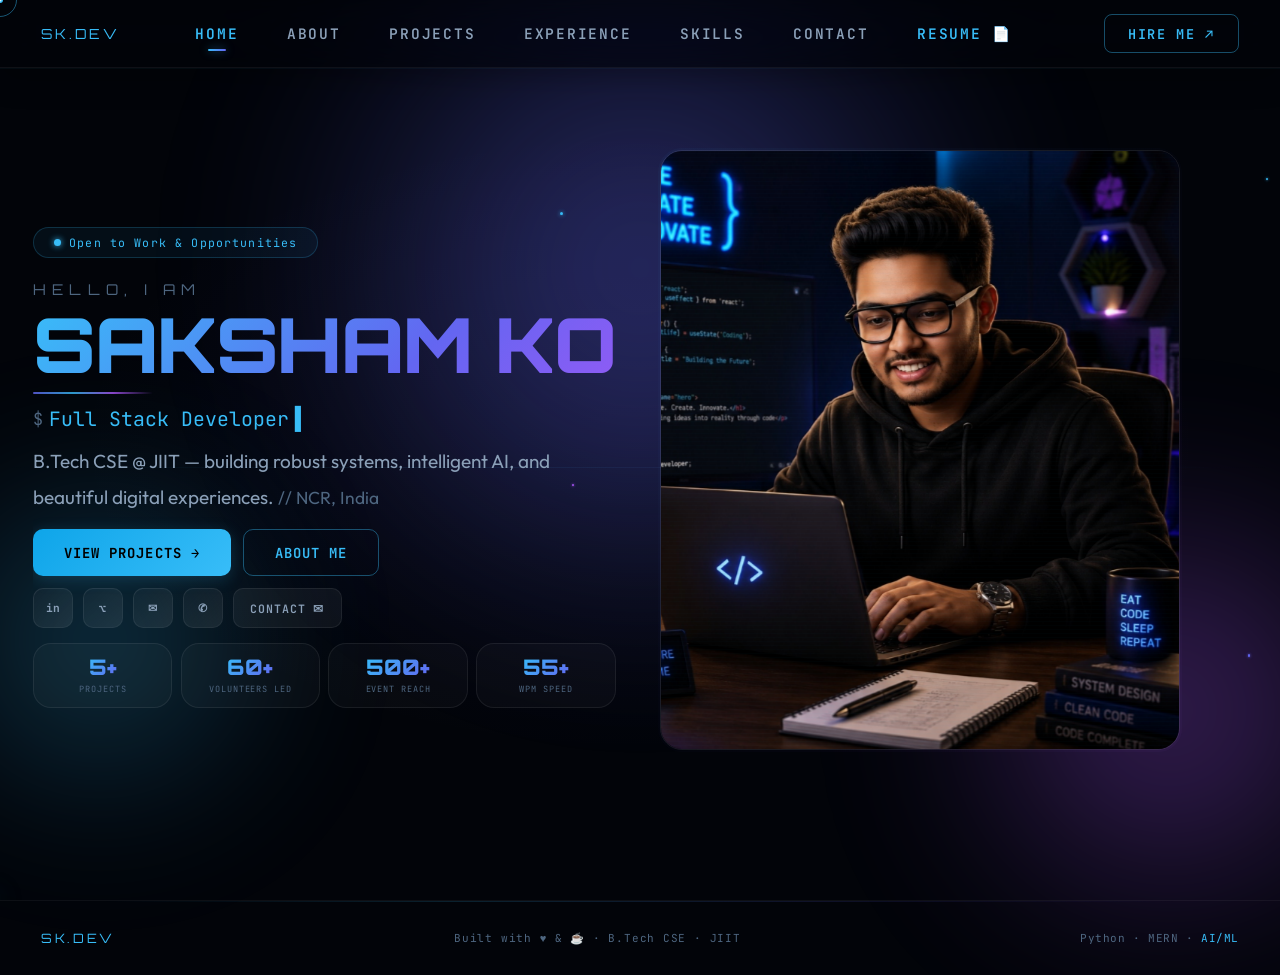
==== commit 13b35557: "Updated portfolio animations and styling" ====
--- a/index.html
+++ b/index.html
@@ -1,1160 +1,2302 @@
 <!DOCTYPE html>
 <html lang="en">
+
 <head>
-<meta charset="UTF-8"/>
-<meta name="viewport" content="width=device-width,initial-scale=1.0"/>
-<title>Saksham Kotia — CS Portfolio</title>
-<meta name="description" content="Saksham Kotia | B.Tech CSE @ JIIT | Full Stack Developer | AI/ML | Open to Internships"/>
-<meta name="keywords" content="Saksham Kotia, portfolio, full stack developer, MERN stack, python, ai, machine learning, JIIT, internship, Ghaziabad"/>
-<meta property="og:title" content="Saksham Kotia — CS Portfolio"/>
-<meta property="og:description" content="B.Tech CSE student at JIIT crafting robust systems, beautiful interfaces, and intelligent digital experiences."/>
-<meta property="og:type" content="website"/>
-
-<!-- Fonts -->
-<link rel="preconnect" href="https://fonts.googleapis.com"/>
-<link rel="preconnect" href="https://fonts.gstatic.com" crossorigin/>
-<link href="https://fonts.googleapis.com/css2?family=Outfit:wght@200;300;400;500;600;700;800;900&family=JetBrains+Mono:wght@200;300;400;500;600&family=Orbitron:wght@400;500;600;700;800;900&display=swap" rel="stylesheet"/>
-
-<!-- Stylesheets -->
-<link rel="stylesheet" href="css/style.css?v=1.3"/>
-<link rel="stylesheet" href="css/animations.css?v=1.3"/>
-<link rel="stylesheet" href="css/components.css?v=1.3"/>
-<link rel="stylesheet" href="css/avatar.css?v=1.3"/>
-
-<style>
-#page-home       { background: var(--bg); }
-#page-about      { background: linear-gradient(to bottom, var(--bg), var(--bg2)); }
-#page-projects   { background: var(--bg); }
-#page-experience { background: linear-gradient(to bottom, var(--bg), var(--bg2)); }
-#page-skills     { background: var(--bg); }
-#page-contact    { background: linear-gradient(to bottom, var(--bg), var(--bg2)); }
-
-@media (max-width: 950px) {
-  .about-hero, .projects-hero, .exp-hero, .skills-hero, .contact-hero {
-    padding-left: 5.5rem !important;
-  }
-  .contact-hero {
-    text-align: left !important;
-  }
-  .contact-hero-sub {
-    margin-left: 0 !important;
-  }
-}
-@media (max-width: 600px) {
-  .about-hero, .projects-hero, .exp-hero, .skills-hero, .contact-hero {
-    padding-left: 4.8rem !important;
-  }
-}
-</style>
-
-<!-- GSAP for smooth animations -->
-<script src="https://cdn.jsdelivr.net/npm/gsap@3.12.5/dist/gsap.min.js"></script>
+  <meta charset="UTF-8" />
+  <meta name="viewport" content="width=device-width,initial-scale=1.0" />
+  <title>Saksham Kotia — CS Portfolio</title>
+  <meta name="description"
+    content="Saksham Kotia | B.Tech CSE @ JIIT | Full Stack Developer | AI/ML | Open to Work & Opportunities" />
+  <meta name="keywords"
+    content="Saksham Kotia, portfolio, full stack developer, MERN stack, python, ai, machine learning, JIIT, jobs, internships, open to work, Ghaziabad" />
+  <meta property="og:title" content="Saksham Kotia — CS Portfolio" />
+  <meta property="og:description"
+    content="B.Tech CSE student at JIIT crafting robust systems, beautiful interfaces, and intelligent digital experiences." />
+  <meta property="og:type" content="website" />
+
+  <!-- Fonts -->
+  <link rel="preconnect" href="https://fonts.googleapis.com" />
+  <link rel="preconnect" href="https://fonts.gstatic.com" crossorigin />
+  <link
+    href="https://fonts.googleapis.com/css2?family=Outfit:wght@200;300;400;500;600;700;800;900&family=JetBrains+Mono:wght@200;300;400;500;600&family=Orbitron:wght@400;500;600;700;800;900&display=swap"
+    rel="stylesheet" />
+
+  <!-- Stylesheets -->
+  <link rel="stylesheet" href="css/style.css?v=1.6"/>
+  <link rel="stylesheet" href="css/animations.css?v=1.6"/>
+  <link rel="stylesheet" href="css/components.css?v=1.6"/>
+  <link rel="stylesheet" href="css/avatar.css?v=1.6"/>
+
+  <style>
+    #page-home {
+      background: var(--bg);
+    }
+
+    #page-about {
+      background: linear-gradient(to bottom, var(--bg), var(--bg2));
+    }
+
+    #page-projects {
+      background: var(--bg);
+    }
+
+    #page-experience {
+      background: linear-gradient(to bottom, var(--bg), var(--bg2));
+    }
+
+    #page-skills {
+      background: var(--bg);
+    }
+
+    #page-contact {
+      background: linear-gradient(to bottom, var(--bg), var(--bg2));
+    }
+
+    @media (max-width: 950px) {
+
+      .about-hero,
+      .projects-hero,
+      .exp-hero,
+      .skills-hero,
+      .contact-hero {
+        padding-left: 5.5rem !important;
+      }
+
+      .contact-hero {
+        text-align: left !important;
+      }
+
+      .contact-hero-sub {
+        margin-left: 0 !important;
+      }
+    }
+
+    @media (max-width: 600px) {
+
+      .about-hero,
+      .projects-hero,
+      .exp-hero,
+      .skills-hero,
+      .contact-hero {
+        padding-left: 4.8rem !important;
+      }
+    }
+  </style>
+
+  <!-- GSAP for smooth animations -->
+  <script src="https://cdn.jsdelivr.net/npm/gsap@3.12.5/dist/gsap.min.js"></script>
 </head>
+
 <body>
 
-<!-- ═══════════ CUSTOM CURSOR ═══════════ -->
-<div id="cur"></div>
-<div id="cur-ring"></div>
-<div id="cur-dot"></div>
-
-<!-- ═══════════ 3D AVATAR ═══════════ -->
-<div id="avatar-container" class="mode-hero"></div>
-<div id="avatar-corner-label">SK · DEVELOPER</div>
-
-<!-- ═══════════ BACKGROUND ═══════════ -->
-<canvas id="bg-canvas"></canvas>
-<div class="noise"></div>
-<div class="grid"></div>
-
-<!-- ═══════════ PAGE TRANSITION ═══════════ -->
-<div id="trans-overlay">
-  <div id="trans-wipe"></div>
-  <div id="trans-bar"></div>
-</div>
-<div id="scroll-progress"></div>
-
-<!-- ═══════════ NAVBAR ═══════════ -->
-<nav id="nav">
-  <div class="nav-logo" onclick="navigate('home')">SK.DEV</div>
-
-  <div class="nav-links">
-    <span class="nav-link active" data-page="home"       onclick="navigate('home')">Home</span>
-    <span class="nav-link"        data-page="about"      onclick="navigate('about')">About</span>
-    <span class="nav-link"        data-page="projects"   onclick="navigate('projects')">Projects</span>
-    <span class="nav-link"        data-page="experience" onclick="navigate('experience')">Experience</span>
-    <span class="nav-link"        data-page="skills"     onclick="navigate('skills')">Skills</span>
-    <span class="nav-link"        data-page="contact"    onclick="navigate('contact')">Contact</span>
+  <!-- ═══════════ CUSTOM CURSOR ═══════════ -->
+  <div id="cur"></div>
+  <div id="cur-ring"></div>
+  <div id="cur-dot"></div>
+
+  <!-- ═══════════ 3D AVATAR ═══════════ -->
+  <div id="avatar-container" class="mode-hero"></div>
+  <div id="avatar-corner-label">SK · DEVELOPER</div>
+
+  <!-- ═══════════ BACKGROUND ═══════════ -->
+  <canvas id="bg-canvas"></canvas>
+  <div class="noise"></div>
+  <div class="grid"></div>
+
+  <!-- ═══════════ PAGE TRANSITION ═══════════ -->
+  <div id="trans-overlay">
+    <div id="trans-wipe"></div>
+    <div id="trans-bar"></div>
   </div>
-
-  <button class="nav-cta" onclick="navigate('contact')">Hire Me ↗</button>
-
-  <div class="nav-hamburger" id="hamburger" onclick="toggleMobileNav()">
-    <span></span><span></span><span></span>
+  <div id="scroll-progress"></div>
+
+  <!-- ═══════════ NAVBAR ═══════════ -->
+  <nav id="nav">
+    <div id="nav-inner">
+      <div class="nav-logo" onclick="navigate('home')">SK.DEV</div>
+
+      <div class="nav-links">
+        <span class="nav-link active" data-page="home" onclick="navigate('home')">Home</span>
+        <span class="nav-link" data-page="about" onclick="navigate('about')">About</span>
+        <span class="nav-link" data-page="projects" onclick="navigate('projects')">Projects</span>
+        <span class="nav-link" data-page="experience" onclick="navigate('experience')">Experience</span>
+        <span class="nav-link" data-page="skills" onclick="navigate('skills')">Skills</span>
+        <span class="nav-link" data-page="contact" onclick="navigate('contact')">Contact</span>
+        <span class="nav-link" onclick="openResumeModal()" style="color: var(--c1); font-weight: 600;">Resume 📄</span>
+      </div>
+
+      <button class="nav-cta" onclick="navigate('contact')"><span>Hire Me ↗</span></button>
+
+      <div class="nav-hamburger" id="hamburger" onclick="toggleMobileNav()">
+        <span></span><span></span><span></span>
+      </div>
+    </div>
+  </nav>
+
+  <!-- ═══════════ MOBILE NAV ═══════════ -->
+  <div class="mobile-nav" id="mobile-nav">
+    <span class="mobile-nav-link" onclick="navigate('home');toggleMobileNav()">Home</span>
+    <span class="mobile-nav-link" onclick="navigate('about');toggleMobileNav()">About</span>
+    <span class="mobile-nav-link" onclick="navigate('projects');toggleMobileNav()">Projects</span>
+    <span class="mobile-nav-link" onclick="navigate('experience');toggleMobileNav()">Experience</span>
+    <span class="mobile-nav-link" onclick="navigate('skills');toggleMobileNav()">Skills</span>
+    <span class="mobile-nav-link" onclick="navigate('contact');toggleMobileNav()">Contact</span>
+    <span class="mobile-nav-link" onclick="openResumeModal();toggleMobileNav()" style="color: var(--c1); font-weight: 600;">Resume 📄</span>
   </div>
-</nav>
-
-<!-- ═══════════ MOBILE NAV ═══════════ -->
-<div class="mobile-nav" id="mobile-nav">
-  <span class="mobile-nav-link" onclick="navigate('home');toggleMobileNav()">Home</span>
-  <span class="mobile-nav-link" onclick="navigate('about');toggleMobileNav()">About</span>
-  <span class="mobile-nav-link" onclick="navigate('projects');toggleMobileNav()">Projects</span>
-  <span class="mobile-nav-link" onclick="navigate('experience');toggleMobileNav()">Experience</span>
-  <span class="mobile-nav-link" onclick="navigate('skills');toggleMobileNav()">Skills</span>
-  <span class="mobile-nav-link" onclick="navigate('contact');toggleMobileNav()">Contact</span>
-</div>
-
-<!-- ═══════════ APP ═══════════ -->
-<div id="app">
-  <div class="page active" id="page-home">
-    <!-- ═══════════════════════════════════
+
+  <!-- ═══════════ APP ═══════════ -->
+  <div id="app">
+    <div class="page active" id="page-home">
+      <!-- ═══════════════════════════════════
          PAGE: HOME
     ═══════════════════════════════════ -->
-    <style>
-    #page-home { background: var(--bg); }
-    .hero-wrap {
-      min-height: calc(100vh - 70px);
-      display: flex; flex-direction: column;
-      align-items: center; justify-content: center;
-      text-align: center; padding: 4rem 2rem 6rem;
-      position: relative;
-    }
-    /* Cinematic depth radial */
-    .hero-wrap::before {
-      content: ''; position: absolute; inset: 0; pointer-events: none;
-      background: radial-gradient(ellipse 75% 60% at 50% 40%,
-        rgba(99,102,241,.08) 0%, transparent 70%);
-    }
-    .hero-badge-wrap    { animation: fadeInDown .8s var(--ease) .2s both; }
-    .hero-name-line1 {
-      font-family: var(--display); font-size: clamp(.9rem,2.5vw,1.3rem);
-      font-weight: 400; letter-spacing: .36em; text-transform: uppercase;
-      color: var(--muted2); animation: fadeInDown .8s var(--ease) .3s both; display: block;
-      margin-bottom: .5rem;
-    }
-    .hero-name-main  { display: block; animation: fadeInUp .9s var(--ease) .4s both; }
-    .hero-role-bar {
-      font-family: var(--mono); font-size: clamp(.88rem,2vw,1.15rem);
-      color: var(--muted2); margin: .9rem 0 1.2rem;
-      animation: fadeInUp .8s var(--ease) .5s both; min-height: 1.9em;
-    }
-    #type-text    { color: var(--c1); }
-    .type-cursor  { color: var(--c1); animation: blink 1.1s step-end infinite; }
-    .hero-tagline {
-      max-width: 620px; margin: 0 auto;
-      color: var(--muted2); line-height: 1.85; font-size: 1.05rem;
-      animation: fadeInUp .8s var(--ease) .6s both;
-    }
-    .hero-actions {
-      display: flex; gap: 1rem; justify-content: center;
-      flex-wrap: wrap; margin-top: 2.5rem;
-      animation: fadeInUp .8s var(--ease) .7s both;
-    }
-    .hero-socials {
-      display: flex; gap: .75rem; justify-content: center;
-      margin-top: 2rem; animation: fadeInUp .8s var(--ease) .8s both;
-    }
-    .hero-stats {
-      display: flex; gap: 1rem; justify-content: center;
-      flex-wrap: wrap; margin-top: 3rem;
-      animation: fadeInUp .8s var(--ease) .9s both;
-    }
-    .hero-underline {
-      height: 2px; width: 100px; margin: .75rem auto 0;
-      background: linear-gradient(90deg, transparent, var(--c2), var(--c1), var(--c3), transparent);
-      border-radius: 2px; animation: accentLineGrow 1s var(--ease) .6s both;
-      box-shadow: 0 0 20px var(--glow1), 0 0 8px var(--glow2);
-    }
-    .hero-scan-line {
-      position: absolute; left: 0; right: 0; height: 1px;
-      background: linear-gradient(90deg, transparent, rgba(56,189,248,.12), rgba(99,102,241,.08), transparent);
-      animation: scan 10s linear infinite; pointer-events: none; z-index: 0;
-    }
-    .hero-divider {
-      width: 1px; height: 40px; background: linear-gradient(to bottom, var(--c1), transparent);
-      margin: 2rem auto 0; opacity: .4;
-      animation: fadeIn 1s var(--ease) 1.1s both;
-    }
-    .hero-terminal-wrap { animation: fadeInUp .9s var(--ease) 1s both; }
-    </style>
-
-    <div class="hero-wrap has-avatar">
-      <div class="hero-orb orb1"></div>
-      <div class="hero-orb orb2"></div>
-      <div class="hero-orb orb3"></div>
-      <div class="hero-orb orb4"></div>
-      <div class="hero-scan-line"></div>
-
-      <!-- LEFT: hero content -->
-      <div class="hero-content">
-      <div class="hero-badge-wrap">
-        <div class="badge">
-          <span class="badge-dot"></span>Open to Internships &amp; Opportunities
+      <style>
+        /* ── Hero base (non-avatar mode fallback) ── */
+        .hero-wrap {
+          min-height: calc(100vh - 68px);
+          display: flex;
+          flex-direction: column;
+          align-items: center;
+          justify-content: center;
+          text-align: center;
+          padding: 3rem 2rem 5rem;
+          position: relative;
+        }
+
+        /* Subtle radial depth */
+        .hero-wrap::before {
+          content: '';
+          position: absolute; inset: 0;
+          pointer-events: none;
+          background: radial-gradient(ellipse 65% 55% at 50% 45%,
+            rgba(99,102,241,.065) 0%, transparent 68%);
+        }
+
+        /* ── Badge ── */
+        .hero-badge-wrap {
+          animation: fadeInDown .7s var(--ease) .15s both;
+          margin-bottom: .75rem;
+        }
+
+        /* ── Name label ── */
+        .hero-name-line1 {
+          font-family: var(--display);
+          font-size: clamp(.75rem, 1.6vw, .9rem);
+          font-weight: 400;
+          letter-spacing: .42em;
+          text-transform: uppercase;
+          color: var(--muted);
+          animation: fadeInDown .7s var(--ease) .25s both;
+          display: block;
+          margin-bottom: .3rem;
+        }
+
+        /* ── Main name — SINGLE LINE, constrained font size ── */
+        .hero-name-main {
+          display: block;
+          animation: fadeInUp .8s var(--ease) .35s both;
+          /* Tighter clamp to prevent overflow into avatar zone */
+          font-size: clamp(2.4rem, 6.2vw, 4.6rem) !important;
+          white-space: nowrap;          /* force one line */
+          letter-spacing: -.015em;
+          line-height: 1.05;
+          overflow: hidden;
+          text-overflow: clip;
+        }
+
+        /* ── Role bar ── */
+        .hero-role-bar {
+          font-family: var(--mono);
+          font-size: clamp(.92rem, 1.7vw, 1.2rem);
+          color: var(--muted2);
+          margin: .45rem 0 .5rem;
+          animation: fadeInUp .7s var(--ease) .45s both;
+          min-height: 1.7em;
+          display: flex; align-items: center; gap: .35rem;
+        }
+
+        #type-text { color: var(--c1); }
+        .type-cursor { color: var(--c1); animation: blink 1.1s step-end infinite; }
+
+        /* ── Tagline ── */
+        .hero-tagline {
+          max-width: 580px;
+          margin: 0;
+          color: var(--muted2);
+          line-height: 1.85;
+          font-size: clamp(1rem, 1.5vw, 1.15rem);
+          animation: fadeInUp .7s var(--ease) .55s both;
+        }
+
+        /* ── CTA cluster ── */
+        .hero-actions {
+          display: flex;
+          gap: .75rem;
+          justify-content: flex-start;
+          flex-wrap: wrap;
+          margin-top: .85rem;
+          animation: fadeInUp .7s var(--ease) .65s both;
+        }
+
+        /* ── Social icons ── */
+        .hero-socials {
+          display: flex;
+          gap: .6rem;
+          justify-content: flex-start;
+          margin-top: .65rem;
+          animation: fadeInUp .7s var(--ease) .75s both;
+          align-items: center;
+        }
+
+        /* ── Stat cards ── */
+        .hero-stats {
+          display: flex;
+          gap: .75rem;
+          justify-content: center;
+          flex-wrap: wrap;
+          margin-top: .9rem;
+          animation: fadeInUp .7s var(--ease) .82s both;
+        }
+
+        /* ── Name underline accent ── */
+        .hero-underline {
+          height: 2px;
+          width: 120px;
+          margin: .5rem 0 0;  /* left-aligned in avatar mode */
+          background: linear-gradient(90deg, var(--c2), var(--c1), var(--c3), transparent);
+          border-radius: 2px;
+          animation: accentLineGrow .9s var(--ease) .5s both;
+          opacity: .8;
+        }
+
+        /* ── Scan line ── */
+        .hero-scan-line {
+          position: absolute; left: 0; right: 0;
+          height: 1px;
+          background: linear-gradient(90deg, transparent, rgba(56,189,248,.08), rgba(99,102,241,.06), transparent);
+          animation: scan 12s linear infinite;
+          pointer-events: none; z-index: 0;
+        }
+
+        .hero-divider {
+          width: 1px; height: 36px;
+          background: linear-gradient(to bottom, var(--c1), transparent);
+          margin: 1.5rem auto 0;
+          opacity: .35;
+          animation: fadeIn 1s var(--ease) 1.1s both;
+        }
+
+        .hero-terminal-wrap {
+          animation: fadeInUp .9s var(--ease) 1s both;
+        }
+
+        /* ── Social icon sizing refinement ── */
+        .hero-socials .social-btn {
+          width: 40px; height: 40px;
+          border-radius: 10px;
+          font-size: .68rem;
+        }
+      </style>
+
+      <div class="hero-wrap has-avatar">
+        <div class="hero-orb orb1"></div>
+        <div class="hero-orb orb2"></div>
+        <div class="hero-orb orb3"></div>
+        <div class="hero-scan-line"></div>
+
+        <!-- LEFT: hero content -->
+        <div class="hero-content">
+
+          <!-- Availability badge -->
+          <div class="hero-badge-wrap">
+            <div class="badge">
+              <span class="badge-dot"></span>Open to Work &amp; Opportunities
+            </div>
+          </div>
+
+          <!-- Name block -->
+          <div style="margin-top:.6rem; position:relative;">
+            <span class="hero-name-line1">Hello, I am</span>
+            <div class="h1 grad hero-name-main">Saksham Kotia</div>
+            <div class="hero-underline"></div>
+          </div>
+
+          <!-- Role typewriter -->
+          <div class="hero-role-bar">
+            <span style="color:var(--muted); font-size:.85em;">$ </span>
+            <span id="type-text"></span><span class="type-cursor">▌</span>
+          </div>
+
+          <!-- Tagline -->
+          <p class="hero-tagline">
+            B.Tech CSE @ JIIT — building robust systems, intelligent AI, and
+            beautiful digital experiences.
+            <span style="color:var(--muted); font-size:.92em;">// NCR, India</span>
+          </p>
+
+          <!-- CTAs -->
+          <div class="hero-actions">
+            <button class="btn btn-primary" onclick="navigate('projects')">View Projects →</button>
+            <button class="btn btn-outline" onclick="navigate('about')">About Me</button>
+          </div>
+
+          <!-- Social row -->
+          <div class="hero-socials">
+            <a class="social-btn" href="https://linkedin.com/in/sakshamkotia" target="_blank" title="LinkedIn"><span>in</span></a>
+            <a class="social-btn" href="https://github.com/sakshamkotia" target="_blank" title="GitHub"><span>⌥</span></a>
+            <a class="social-btn" href="mailto:kotiasaksham@gmail.com" title="Email"><span>✉</span></a>
+            <a class="social-btn" href="tel:+918800409904" title="Phone"><span>✆</span></a>
+            <a class="btn btn-ghost" href="mailto:kotiasaksham@gmail.com" style="height:40px; font-size:.7rem; padding: 0 1rem; border-radius:10px;">Contact ✉</a>
+          </div>
+
+          <!-- Stats -->
+          <div class="hero-stats">
+            <div class="hero-stat">
+              <div class="hero-stat-num" data-count="5">0+</div>
+              <div class="hero-stat-lbl">Projects</div>
+            </div>
+            <div class="hero-stat">
+              <div class="hero-stat-num" data-count="60">0+</div>
+              <div class="hero-stat-lbl">Volunteers Led</div>
+            </div>
+            <div class="hero-stat">
+              <div class="hero-stat-num" data-count="500">0+</div>
+              <div class="hero-stat-lbl">Event Reach</div>
+            </div>
+            <div class="hero-stat">
+              <div class="hero-stat-num" data-count="55">0</div>
+              <div class="hero-stat-lbl">WPM Speed</div>
+            </div>
+          </div>
+
+          <!-- Scroll hint (hidden in avatar mode via CSS) -->
+          <div class="hero-divider"></div>
+          <div class="hero-terminal-wrap" style="max-width:500px;margin:2rem auto 0">
+            <div class="terminal">
+              <div class="terminal-bar">
+                <div class="t-dot t-dot-r"></div>
+                <div class="t-dot t-dot-y"></div>
+                <div class="t-dot t-dot-g"></div>
+                <span class="terminal-title">saksham@jiit:~$ portfolio.sh</span>
+              </div>
+              <div class="terminal-body">
+                <div><span class="t-prompt">~$</span> <span class="t-cmd">whoami</span></div>
+                <div class="t-out">Saksham Kotia — Full Stack Dev &amp; AI Enthusiast @ JIIT</div>
+                <div style="margin-top:.4rem"><span class="t-prompt">~$</span> <span class="t-cmd">cat status.json</span></div>
+                <div class="t-out">{ <span class="t-success">"available"</span>: true, <span class="t-warn">"seeking"</span>: "Software Engineer / SDE Roles" }</div>
+                <div style="margin-top:.4rem"><span class="t-prompt">~$</span> <span class="t-cursor-line t-cmd"></span></div>
+              </div>
+            </div>
+          </div>
+          <div class="scroll-hint" style="margin-top:2.5rem">
+            <div class="scroll-hint-line"></div>
+            <span>Scroll</span>
+          </div>
+        </div><!-- /hero-content -->
+      </div>
+
+      <div class="page-footer">
+        <div class="footer-logo">SK.DEV</div>
+        <div class="footer-center">Built with ♥ &amp; ☕ · B.Tech CSE · JIIT</div>
+        <div class="footer-right">Python · MERN · <span>AI/ML</span></div>
+      </div>
+    </div>
+    <div class="page" id="page-about">
+      <!-- ═══════════════════════════════════
+         PAGE: ABOUT
+    ═══════════════════════════════════ -->
+      <style>
+        #page-about {
+          background: linear-gradient(to bottom, var(--bg), var(--bg2));
+        }
+
+        .about-hero {
+          padding: 5rem 3rem;
+          max-width: 1200px;
+          margin: 0 auto;
+        }
+
+        .about-grid {
+          display: grid;
+          grid-template-columns: 320px 1fr;
+          gap: 4.5rem;
+          align-items: start;
+          margin-top: 2.5rem;
+        }
+
+        .about-sidebar {
+          display: flex;
+          flex-direction: column;
+          gap: 1.25rem;
+          width: 100%;
+        }
+
+        /* Profile card design */
+        .profile-card {
+          padding: 2.6rem 2.2rem;
+          display: flex;
+          flex-direction: column;
+          align-items: center;
+          gap: 1.5rem;
+          border-radius: 20px;
+          background: rgba(10, 18, 36, 0.4);
+          border: 1px solid var(--border);
+          box-shadow: 0 20px 40px rgba(0, 0, 0, 0.35);
+          position: relative;
+          overflow: hidden;
+        }
+        
+        .profile-card::before {
+          content: '';
+          position: absolute;
+          inset: 0;
+          background: radial-gradient(circle at top right, rgba(56, 189, 248, 0.08), transparent 60%);
+          pointer-events: none;
+        }
+
+        .avatar-frame {
+          width: 170px;
+          height: 170px;
+          border-radius: 50%;
+          padding: 5px;
+          background: linear-gradient(135deg, var(--c1), var(--c2));
+          box-shadow: 0 0 25px rgba(56, 189, 248, 0.2);
+          position: relative;
+          z-index: 1;
+        }
+
+        .avatar-inner {
+          width: 100%;
+          height: 100%;
+          border-radius: 50%;
+          overflow: hidden;
+          background: var(--bg2);
+          display: flex;
+          align-items: center;
+          justify-content: center;
+          position: relative;
+        }
+
+        .about-img {
+          width: 100%;
+          height: 100%;
+          object-fit: cover;
+          display: block;
+        }
+
+        .about-placeholder-text {
+          font-family: var(--display);
+          font-size: 3.5rem;
+          font-weight: 900;
+          background: linear-gradient(135deg, var(--c2), var(--c1));
+          -webkit-background-clip: text;
+          -webkit-text-fill-color: transparent;
+          background-clip: text;
+        }
+
+        .profile-info {
+          text-align: center;
+        }
+
+        .profile-name {
+          font-family: var(--display);
+          font-size: 1.4rem;
+          font-weight: 800;
+          color: var(--white);
+          margin: 0;
+          letter-spacing: -0.01em;
+        }
+
+        .profile-role {
+          font-family: var(--mono);
+          font-size: 0.76rem;
+          color: var(--c1);
+          margin: 0.3rem 0 0;
+          font-weight: 500;
+        }
+
+        /* Stats Grid */
+        .about-stats-grid {
+          display: grid;
+          grid-template-columns: repeat(3, 1fr);
+          gap: 0.9rem;
+          width: 100%;
+        }
+
+        .stat-card {
+          padding: 0.9rem 0.5rem;
+          text-align: center;
+          border-radius: 14px;
+          background: rgba(10, 18, 36, 0.3);
+          border: 1px solid var(--border);
+          transition: all 0.3s var(--spring);
+        }
+        
+        .stat-card:hover {
+          transform: translateY(-3px);
+          border-color: rgba(56, 189, 248, 0.3);
+          box-shadow: 0 10px 25px rgba(56, 189, 248, 0.08);
+        }
+
+        .stat-card-icon {
+          font-size: 1.1rem;
+          margin-bottom: 0.2rem;
+        }
+
+        .stat-card-val {
+          font-family: var(--display);
+          font-size: 1.1rem;
+          font-weight: 800;
+          color: var(--white);
+        }
+
+        .stat-card-lbl {
+          font-family: var(--mono);
+          font-size: 0.58rem;
+          color: var(--muted);
+          text-transform: uppercase;
+          letter-spacing: 0.05em;
+          margin-top: 0.1rem;
+        }
+
+        /* Highlights Card */
+        .highlights-card {
+          padding: 1.6rem 1.8rem;
+          border-radius: 16px;
+          background: rgba(10, 18, 36, 0.3);
+          border: 1px solid var(--border);
+          width: 100%;
+        }
+
+        .highlights-list {
+          display: flex;
+          flex-direction: column;
+          gap: 0.75rem;
+        }
+
+        .highlight-row {
+          display: flex;
+          justify-content: space-between;
+          border-bottom: 1px solid var(--border2);
+          padding-bottom: 0.6rem;
+          font-size: 0.94rem;
+          align-items: center;
+        }
+
+        .highlight-row:last-child {
+          border-bottom: none;
+          padding-bottom: 0;
+        }
+
+        .highlight-key {
+          font-family: var(--mono);
+          font-size: 0.74rem;
+          color: var(--muted);
+          text-transform: uppercase;
+          letter-spacing: 0.06em;
+        }
+
+        .highlight-val {
+          color: var(--white);
+          font-weight: 500;
+          text-align: right;
+        }
+
+        /* Focus areas tags container */
+        .focus-areas-card {
+          padding: 1.6rem 1.5rem;
+          border-radius: 16px;
+          background: rgba(10, 18, 36, 0.3);
+          border: 1px solid var(--border);
+          width: 100%;
+        }
+
+        .focus-areas-title {
+          font-family: var(--mono);
+          font-size: 0.65rem;
+          color: var(--muted);
+          text-transform: uppercase;
+          margin-bottom: 0.75rem;
+          letter-spacing: 0.08em;
+        }
+
+        /* Right side */
+        .about-content-wrap {
+          display: flex;
+          flex-direction: column;
+          gap: 1.5rem;
+        }
+
+        .bio-card {
+          padding: 2.8rem 2.5rem;
+          border-radius: 20px;
+          background: rgba(10, 18, 36, 0.4);
+          border: 1px solid var(--border);
+          box-shadow: 0 15px 35px rgba(0, 0, 0, 0.25);
+        }
+
+        .about-p {
+          color: var(--muted2);
+          line-height: 1.88;
+          margin-bottom: 1.6rem;
+          font-size: 1.12rem;
+        }
+
+        .about-p:last-of-type {
+          margin-bottom: 1.8rem;
+        }
+
+        /* Sub-sections grid */
+        .subsection-grid {
+          display: grid;
+          grid-template-columns: 1fr 1fr;
+          gap: 1.25rem;
+        }
+
+        .sub-card {
+          padding: 1.8rem;
+          border-radius: 16px;
+          background: rgba(10, 18, 36, 0.3);
+          border: 1px solid var(--border);
+          display: flex;
+          flex-direction: column;
+          justify-content: space-between;
+          transition: all 0.3s var(--spring);
+        }
+
+        .sub-card:hover {
+          transform: translateY(-3px);
+          border-color: rgba(56, 189, 248, 0.25);
+          box-shadow: 0 10px 25px rgba(56, 189, 248, 0.05);
+        }
+
+        .sub-card-header {
+          display: flex;
+          justify-content: space-between;
+          align-items: flex-start;
+          gap: 0.5rem;
+          margin-bottom: 0.6rem;
+          flex-wrap: wrap;
+        }
+
+        .sub-card-meta {
+          font-family: var(--mono);
+          font-size: 0.64rem;
+          color: var(--c1);
+          text-transform: uppercase;
+          letter-spacing: 0.06em;
+        }
+
+        .sub-card-title {
+          font-size: 1.08rem;
+          font-weight: 700;
+          color: var(--white);
+          margin-top: 0.2rem;
+        }
+
+        .sub-card-subtitle {
+          font-size: 0.8rem;
+          color: var(--muted2);
+          margin-top: 0.1rem;
+        }
+
+        .sub-card-desc {
+          font-size: 0.95rem;
+          color: var(--muted2);
+          line-height: 1.68;
+          margin-top: 0.6rem;
+        }
+
+        @media (max-width: 950px) {
+          .about-grid {
+            grid-template-columns: 1fr;
+            gap: 2.5rem;
+          }
+
+          .about-sidebar {
+            max-width: 500px;
+            margin: 0 auto;
+          }
+          
+          .subsection-grid {
+            grid-template-columns: 1fr;
+          }
+        }
+
+        @media (max-width: 700px) {
+          .about-hero {
+            padding: 3rem 1.5rem;
+          }
+          
+          .bio-card {
+            padding: 1.5rem;
+          }
+        }
+      </style>
+
+      <div class="about-hero">
+        <div class="label reveal">02 — About Me</div>
+        <h1 class="h2 reveal" style="transition-delay:.05s">The Person <span class="grad">Behind the Code</span></h1>
+
+        <div class="about-grid">
+          <!-- LEFT: Sidebar (Profile & Metadata) -->
+          <div class="about-sidebar reveal-left">
+            <!-- Profile Card -->
+            <div class="profile-card">
+              <div class="avatar-frame">
+                <div class="avatar-inner">
+                  <img class="about-img" src="assets/avatar.jpg" alt="Saksham Kotia" onerror="this.style.display='none'; this.nextElementSibling.style.display='flex';" />
+                  <span class="about-placeholder-text">SK</span>
+                </div>
+              </div>
+              <div class="profile-info">
+                <h2 class="profile-name">Saksham Kotia</h2>
+                <p class="profile-role">Full Stack &amp; AI Developer</p>
+              </div>
+              <!-- Social Row -->
+              <div class="hero-socials">
+                <a class="social-btn" href="https://linkedin.com/in/sakshamkotia" target="_blank" title="LinkedIn"><span>in</span></a>
+                <a class="social-btn" href="https://github.com/sakshamkotia" target="_blank" title="GitHub"><span>⌥</span></a>
+                <a class="social-btn" href="mailto:kotiasaksham@gmail.com" title="Email"><span>✉</span></a>
+                <a class="social-btn" href="tel:+918800409904" title="Phone"><span>✆</span></a>
+              </div>
+            </div>
+
+            <!-- Stats Cards Grid -->
+            <div class="about-stats-grid">
+              <div class="stat-card">
+                <div class="stat-card-icon">🚀</div>
+                <div class="stat-card-val">5+</div>
+                <div class="stat-card-lbl">Projects</div>
+              </div>
+              <div class="stat-card">
+                <div class="stat-card-icon">👥</div>
+                <div class="stat-card-val">60+</div>
+                <div class="stat-card-lbl">Led (NSS)</div>
+              </div>
+              <div class="stat-card">
+                <div class="stat-card-icon">📍</div>
+                <div class="stat-card-val">GZB</div>
+                <div class="stat-card-lbl">India</div>
+              </div>
+            </div>
+
+            <!-- Highlights Card -->
+            <div class="highlights-card">
+              <div class="highlights-list">
+                <div class="highlight-row">
+                  <span class="highlight-key">University</span>
+                  <span class="highlight-val">JIIT, Noida</span>
+                </div>
+                <div class="highlight-row">
+                  <span class="highlight-key">Degree</span>
+                  <span class="highlight-val">B.Tech CSE</span>
+                </div>
+                <div class="highlight-row">
+                  <span class="highlight-key">Graduating</span>
+                  <span class="highlight-val">2026</span>
+                </div>
+                <div class="highlight-row">
+                  <span class="highlight-key">Status</span>
+                  <span class="highlight-val" style="color:#4ade80; font-weight:600;">● Open to Work</span>
+                </div>
+              </div>
+            </div>
+
+            <!-- Capabilities Card -->
+            <div class="focus-areas-card">
+              <div class="focus-areas-title">Capabilities &amp; Speed</div>
+              <div style="font-size:0.8rem; color:var(--muted2); display:flex; flex-direction:column; gap:0.6rem;">
+                <div style="display:flex; justify-content:space-between; align-items:center; border-bottom:1px dashed var(--border2); padding-bottom:0.3rem;">
+                  <span class="highlight-key">Typing</span>
+                  <span style="color:var(--c1); font-weight:700;">55 WPM <span style="font-size:0.7rem; font-weight:normal; color:var(--muted)">(98% Acc)</span></span>
+                </div>
+                <div style="display:flex; justify-content:space-between; align-items:center; border-bottom:1px dashed var(--border2); padding-bottom:0.3rem;">
+                  <span class="highlight-key">Languages</span>
+                  <span style="color:var(--white); font-weight:500;">English, Hindi</span>
+                </div>
+                <div>
+                  <span class="highlight-key" style="display:block; margin-bottom:0.2rem;">Soft Skills</span>
+                  <span style="color:var(--white); font-size:0.75rem; line-height:1.4; display:block;">Leadership · Event Mgmt · Team Collaboration · Problem Solving</span>
+                </div>
+              </div>
+            </div>
+
+            <!-- Focus Areas Card -->
+            <div class="focus-areas-card">
+              <div class="focus-areas-title">Research &amp; Focus</div>
+              <div class="about-interests">
+                <span class="interest-pill">🤖 AI Automation</span>
+                <span class="interest-pill">📅 Smart Scheduling</span>
+                <span class="interest-pill">🔐 Cybersecurity</span>
+                <span class="interest-pill">📊 Predictive Modeling</span>
+                <span class="interest-pill">🖥️ Full Stack</span>
+                <span class="interest-pill">👁️ Computer Vision</span>
+                <span class="interest-pill">🎙️ Public Speaking</span>
+                <span class="interest-pill">🌐 HCI</span>
+              </div>
+            </div>
+          </div>
+
+          <!-- RIGHT: Content column -->
+          <div class="about-content-wrap reveal-right" style="transition-delay:.1s">
+            
+            <!-- Bio Card -->
+            <div class="bio-card">
+              <div class="label">Bio</div>
+              <h2 class="h3" style="margin-bottom:1.2rem">Hey there, I'm <span class="grad">Saksham Kotia</span> 👋</h2>
+              <p class="about-p">
+                I'm a motivated B.Tech Computer Science student at Jaypee Institute of Information Technology (JIIT),
+                with a strong foundation in programming, data analysis, and system design. I'm skilled in C++, Python,
+                and SQL, with hands-on experience through academic projects in automation and AI-based solutions.
+              </p>
+              <p class="about-p">
+                Known for my problem-solving ability, attention to detail, and commitment to learning — I sit at the
+                intersection of engineering and design. Whether building a MERN Stack app, training a computer vision
+                model, or designing an optimisation algorithm, I bring the same energy and precision to everything.
+              </p>
+              <p class="about-p">
+                Beyond the screen: General Secretary at NSS, Core Committee Head at the Jaypee Youth Club, and
+                a passionate advocate for tech-driven social impact. Seeking to contribute my technical and
+                analytical skills to drive digital innovation.
+              </p>
+              
+              <div style="display:flex;gap:1rem;flex-wrap:wrap">
+                <button class="btn btn-primary" onclick="openResumeModal()">View Resume 📄</button>
+                <button class="btn btn-outline" onclick="navigate('contact')">Get in Touch →</button>
+              </div>
+            </div>
+
+            <!-- Education Grid -->
+            <div>
+              <div class="label" style="margin-bottom:0.4rem">Education</div>
+              <h3 class="h4" style="margin-bottom:1rem; font-family:var(--display); font-size:1.15rem; font-weight:700;">Academic <span class="grad">Foundation</span></h3>
+              <div class="subsection-grid">
+                <div class="sub-card">
+                  <div>
+                    <div class="sub-card-meta">2022 – 2026 (Pursuing)</div>
+                    <div class="sub-card-title">B.Tech — Computer Science &amp; Engineering</div>
+                    <div class="sub-card-subtitle">Jaypee Institute of Information Technology (JIIT)</div>
+                  </div>
+                  <div style="display:flex;flex-wrap:wrap;gap:.3rem;margin-top:1rem">
+                    <span class="tag tag-cyan" style="font-size:0.6rem;padding:0.2rem 0.5rem">DSA</span>
+                    <span class="tag tag-purple" style="font-size:0.6rem;padding:0.2rem 0.5rem">AI / ML</span>
+                    <span class="tag tag-indigo" style="font-size:0.6rem;padding:0.2rem 0.5rem">System Design</span>
+                    <span class="tag tag-gray" style="font-size:0.6rem;padding:0.2rem 0.5rem">DBMS</span>
+                  </div>
+                </div>
+
+                <div class="sub-card">
+                  <div>
+                    <div class="sub-card-meta">Cleared 2023</div>
+                    <div class="sub-card-title">Intermediate — PCM + Computer Science</div>
+                    <div class="sub-card-subtitle">Bal Bharati Public School, Brij Vihar</div>
+                  </div>
+                  <div style="display:flex;flex-wrap:wrap;gap:.3rem;margin-top:1rem">
+                    <span class="tag tag-cyan" style="font-size:0.6rem;padding:0.2rem 0.5rem">Physics</span>
+                    <span class="tag tag-purple" style="font-size:0.6rem;padding:0.2rem 0.5rem">Mathematics</span>
+                    <span class="tag tag-gray" style="font-size:0.6rem;padding:0.2rem 0.5rem">Python</span>
+                    <span class="tag tag-gray" style="font-size:0.6rem;padding:0.2rem 0.5rem">SQL</span>
+                  </div>
+                </div>
+              </div>
+            </div>
+
+            <!-- Leadership / Contributions -->
+            <div>
+              <div class="label" style="margin-bottom:0.4rem">Leadership &amp; Contributions</div>
+              <h3 class="h4" style="margin-bottom:1rem; font-family:var(--display); font-size:1.15rem; font-weight:700;">Positions of <span class="grad">Responsibility</span></h3>
+              <div style="display:flex; flex-direction:column; gap:1rem">
+                <div class="sub-card">
+                  <div class="sub-card-header">
+                    <div>
+                      <div class="sub-card-meta">National Service Scheme (NSS) · JIIT</div>
+                      <div class="sub-card-title">General Secretary</div>
+                    </div>
+                    <span class="tl-badge tl-badge-lead" style="font-size:0.62rem;padding:0.2rem 0.55rem">Leadership</span>
+                  </div>
+                  <div class="sub-card-desc">
+                    Led 60+ volunteers in social initiatives, health campaigns, and tech literacy drives. Oversaw event coordination, progress tracking, and administrative relations.
+                  </div>
+                  <div style="display:flex;gap:.3rem;margin-top:0.8rem;flex-wrap:wrap">
+                    <span class="tag tag-cyan" style="font-size:0.6rem;padding:0.2rem 0.5rem">Team Mgmt</span>
+                    <span class="tag tag-purple" style="font-size:0.6rem;padding:0.2rem 0.5rem">Social Service</span>
+                    <span class="tag tag-gray" style="font-size:0.6rem;padding:0.2rem 0.5rem">Outreach</span>
+                  </div>
+                </div>
+
+                <div class="sub-card">
+                  <div class="sub-card-header">
+                    <div>
+                      <div class="sub-card-meta">Jaypee Youth Club (JYC) · JIIT</div>
+                      <div class="sub-card-title">Core Committee Head</div>
+                    </div>
+                    <span class="tl-badge tl-badge-vol" style="font-size:0.62rem;padding:0.2rem 0.55rem;background:rgba(168,85,247,0.1);border-color:rgba(168,85,247,0.2);color:rgb(216,180,254)">Management</span>
+                  </div>
+                  <div class="sub-card-desc">
+                    Managed central event logistics, cross-departmental coordination, and on-ground execution for large university events with 500+ participants.
+                  </div>
+                  <div style="display:flex;gap:.3rem;margin-top:0.8rem;flex-wrap:wrap">
+                    <span class="tag tag-purple" style="font-size:0.6rem;padding:0.2rem 0.5rem">Logistics</span>
+                    <span class="tag tag-cyan" style="font-size:0.6rem;padding:0.2rem 0.5rem">Event Ops</span>
+                    <span class="tag tag-gray" style="font-size:0.6rem;padding:0.2rem 0.5rem">Interpersonal</span>
+                  </div>
+                </div>
+            </div>
+          </div>
+
         </div>
       </div>
 
-      <div style="margin-top:1rem; position:relative">
-        <span class="hero-name-line1">Hello, I am</span>
-        <div class="h1 grad hero-name-main">Saksham Kotia</div>
-        <div class="hero-underline"></div>
+      <div class="page-footer">
+        <div class="footer-logo">SK.DEV</div>
+        <div class="footer-center">B.Tech CSE · JIIT · Ghaziabad, India</div>
+        <div class="footer-right"><span>●</span> Open to Work</div>
       </div>
-
-      <div class="hero-role-bar">
-        <span style="color:var(--muted)">$ </span>
-        <span id="type-text"></span><span class="type-cursor">▌</span>
-      </div>
-
-      <p class="hero-tagline">
-        Impact and Purpose Driven — B.Tech CSE student at JIIT crafting robust systems,
-        intelligent AI solutions, and beautiful digital experiences.
-        <span style="color:var(--muted)">// Ghaziabad, NCR, India</span>
-      </p>
-
-      <div class="hero-actions">
-        <button class="btn btn-primary" onclick="navigate('projects')">View Projects →</button>
-        <button class="btn btn-outline" onclick="navigate('about')">About Me</button>
-        <a class="btn btn-ghost" href="mailto:kotiasaksham@gmail.com">Contact Me ✉</a>
-      </div>
-
-      <div class="hero-socials">
-        <a class="social-btn" href="https://linkedin.com/in/sakshamkotia" target="_blank" title="LinkedIn"><span>in</span></a>
-        <a class="social-btn" href="https://github.com/sakshamkotia" target="_blank" title="GitHub"><span>⌥</span></a>
-        <a class="social-btn" href="mailto:kotiasaksham@gmail.com" title="Email"><span>✉</span></a>
-        <a class="social-btn" href="tel:+918800409904" title="Phone"><span>✆</span></a>
-      </div>
-
-      <div class="hero-stats">
-        <div class="hero-stat">
-          <div class="hero-stat-num" data-count="5">0+</div>
-          <div class="hero-stat-lbl">Projects Built</div>
-        </div>
-        <div class="hero-stat">
-          <div class="hero-stat-num" data-count="60">0+</div>
-          <div class="hero-stat-lbl">Volunteers Led</div>
-        </div>
-        <div class="hero-stat">
-          <div class="hero-stat-num" data-count="500">0+</div>
-          <div class="hero-stat-lbl">Event Participants</div>
-        </div>
-        <div class="hero-stat">
-          <div class="hero-stat-num" data-count="55">0</div>
-          <div class="hero-stat-lbl">WPM Typing Speed</div>
+    </div>
+  </div>
+    <div class="page" id="page-projects">
+      <!-- ═══════════════════════════════════
+         PAGE: PROJECTS
+         (5 real projects from resume + "more coming" card)
+    ═══════════════════════════════════ -->
+      <style>
+        #page-projects {
+          background: var(--bg);
+        }
+
+        .projects-hero {
+          padding: 5rem 3rem 3rem;
+          max-width: 1200px;
+          margin: 0 auto;
+        }
+
+        .projects-grid {
+          display: grid;
+          grid-template-columns: repeat(auto-fill, minmax(340px, 1fr));
+          gap: 1.5rem;
+          padding: 0 3rem 3rem;
+          max-width: 1200px;
+          margin: 0 auto;
+        }
+
+        .project-filter {
+          display: flex;
+          gap: .5rem;
+          flex-wrap: wrap;
+          margin-top: 2rem;
+        }
+
+        /* Large number watermark */
+        .proj-num {
+          position: absolute;
+          top: 1.2rem;
+          right: 1.4rem;
+          font-family: var(--display);
+          font-size: 3.5rem;
+          font-weight: 900;
+          color: rgba(255, 255, 255, .03);
+          letter-spacing: -.05em;
+          line-height: 1;
+          pointer-events: none;
+          user-select: none;
+          transition: color .3s;
+        }
+
+        .project-card:hover .proj-num {
+          color: rgba(99, 102, 241, .06);
+        }
+
+        /* "More Coming" placeholder card */
+        .proj-coming {
+          display: flex;
+          flex-direction: column;
+          align-items: center;
+          justify-content: center;
+          min-height: 280px;
+          border: 1px dashed rgba(99, 102, 241, .25);
+          border-radius: 20px;
+          text-align: center;
+          padding: 2rem;
+          gap: 1rem;
+          background: linear-gradient(135deg, rgba(99, 102, 241, .03), rgba(56, 189, 248, .02));
+          cursor: default;
+          transition: all .3s;
+        }
+
+        .proj-coming:hover {
+          border-color: rgba(99, 102, 241, .5);
+          background: rgba(99, 102, 241, .05);
+        }
+
+        .proj-coming-icon {
+          font-size: 2.5rem;
+          opacity: .6;
+        }
+
+        .proj-coming-title {
+          font-family: var(--display);
+          font-size: .9rem;
+          font-weight: 700;
+          letter-spacing: .12em;
+          text-transform: uppercase;
+          color: var(--muted2);
+        }
+
+        .proj-coming-sub {
+          font-family: var(--mono);
+          font-size: .68rem;
+          color: var(--muted);
+          letter-spacing: .06em;
+        }
+
+        @media (max-width: 900px) {
+          .project-card.featured {
+            grid-column: span 1;
+          }
+        }
+
+        @media (max-width: 700px) {
+          .projects-grid {
+            grid-template-columns: 1fr;
+            padding: 0 1.5rem 3rem;
+          }
+        }
+      </style>
+
+      <div class="projects-hero">
+        <div class="label reveal">03 — Projects</div>
+        <h1 class="h2 reveal" style="transition-delay:.05s">Things I've <span class="grad">Built</span></h1>
+        <p class="body-text reveal" style="max-width:580px;margin-top:.8rem;transition-delay:.1s">
+          From AI-powered speech systems to cybersecurity tools and computer vision apps — each project is a story of
+          learning, building, and shipping.
+          <span style="color:var(--c1)">More projects coming soon.</span>
+        </p>
+        <div class="project-filter stagger" style="margin-top:1.6rem">
+          <button class="filter-btn active" data-filter="all"><span>All</span></button>
+          <button class="filter-btn" data-filter="ai"><span>AI / ML</span></button>
+          <button class="filter-btn" data-filter="web"><span>Web Dev</span></button>
+          <button class="filter-btn" data-filter="cv"><span>Computer Vision</span></button>
+          <button class="filter-btn" data-filter="security"><span>Cybersecurity</span></button>
         </div>
       </div>
 
-      <div class="hero-divider"></div>
-
-      <!-- Terminal -->
-      <div class="hero-terminal-wrap" style="max-width:520px;margin:2.5rem auto 0">
-        <div class="terminal">
-          <div class="terminal-bar">
-            <div class="t-dot t-dot-r"></div>
-            <div class="t-dot t-dot-y"></div>
-            <div class="t-dot t-dot-g"></div>
-            <span class="terminal-title">saksham@jiit:~$ portfolio.sh</span>
-          </div>
-          <div class="terminal-body">
-            <div><span class="t-prompt">~$</span> <span class="t-cmd">whoami</span></div>
-            <div class="t-out">Saksham Kotia — Full Stack Dev &amp; AI Enthusiast @ JIIT</div>
-            <div style="margin-top:.4rem"><span class="t-prompt">~$</span> <span class="t-cmd">cat status.json</span></div>
-            <div class="t-out">{ <span class="t-success">"available"</span>: true, <span class="t-warn">"seeking"</span>: "SDE Intern / Research Role" }</div>
-            <div style="margin-top:.4rem"><span class="t-prompt">~$</span> <span class="t-cmd">cat skills.txt | head -5</span></div>
-            <div class="t-out"><span class="t-success">→</span> Python (Advanced), C++, JavaScript, Java, PHP</div>
-            <div class="t-out"><span class="t-success">→</span> MERN Stack, OpenCV, TensorFlow, Flask</div>
-            <div class="t-out"><span class="t-success">→</span> MySQL, PostgreSQL, MongoDB, SQLite</div>
-            <div style="margin-top:.4rem"><span class="t-prompt">~$</span> <span class="t-cursor-line t-cmd"></span></div>
-          </div>
+      <div class="projects-grid">
+
+        <!-- PROJECT 1: TalkBridge — FEATURED -->
+        <div class="project-card card featured reveal" style="position:relative" data-cat="ai">
+          <div class="proj-num" style="top:auto;bottom:1rem;right:1.4rem">01</div>
+          <div class="proj-top">
+            <div class="proj-icon">🎤</div>
+            <div class="proj-meta">
+              <div class="proj-year">AI · Speech <span class="tl-badge tl-badge-lead" style="vertical-align:middle">Featured</span></div>
+              <div class="proj-links">
+                <a href="#" class="proj-link">GH</a>
+                <a href="#" class="proj-link">↗</a>
+              </div>
+            </div>
+          </div>
+          <div class="proj-title">TalkBridge</div>
+          <div class="proj-desc">
+            A smart real-time speech translation system that bridges language barriers. Utilises Python's speech
+            recognition,
+            translation, and text-to-speech APIs to enable seamless cross-language communication. Designed with
+            accessibility
+            in mind for multilingual environments.
+          </div>
+          <div class="proj-stack">
+            <span class="tag tag-cyan">Python</span>
+            <span class="tag tag-purple">Speech Recognition</span>
+            <span class="tag tag-indigo">Google TTS</span>
+            <span class="tag tag-gray">NLP</span>
+            <span class="tag tag-gray">Real-time API</span>
+          </div>
+        </div>
+
+        <!-- PROJECT 2: Virtual Try-On — FEATURED -->
+        <div class="project-card card featured reveal" style="position:relative;transition-delay:.05s" data-cat="cv">
+          <div class="proj-num" style="top:auto;bottom:1rem;right:1.4rem">02</div>
+          <div class="proj-top">
+            <div class="proj-icon">👓</div>
+            <div class="proj-meta">
+              <div class="proj-year">CV · Python <span class="tl-badge tl-badge-lead" style="vertical-align:middle">Featured</span></div>
+              <div class="proj-links">
+                <a href="#" class="proj-link">GH</a>
+                <a href="#" class="proj-link">↗</a>
+              </div>
+            </div>
+          </div>
+          <div class="proj-title">Virtual Try-On System</div>
+          <div class="proj-desc">
+            An AI-based virtual eyewear try-on system using facial landmark detection with OpenCV and MediaPipe.
+            Implements real-time overlay and resizing of virtual frames on detected faces, with accurate landmark
+            mapping and an intuitive GUI for a seamless user experience.
+          </div>
+          <div class="proj-stack">
+            <span class="tag tag-cyan">Python</span>
+            <span class="tag tag-purple">OpenCV</span>
+            <span class="tag tag-indigo">MediaPipe</span>
+            <span class="tag tag-gray">Facial Landmarks</span>
+            <span class="tag tag-gray">GUI</span>
+          </div>
+        </div>
+
+        <!-- PROJECT 3: Kitchen Diary -->
+        <div class="project-card card reveal" style="position:relative;transition-delay:.1s" data-cat="web">
+          <div class="proj-num">03</div>
+          <div class="proj-top">
+            <div class="proj-icon">🍳</div>
+            <div class="proj-meta">
+              <div class="proj-year">Web · MERN</div>
+              <div class="proj-links">
+                <a href="#" class="proj-link">GH</a>
+                <a href="#" class="proj-link">↗</a>
+              </div>
+            </div>
+          </div>
+          <div class="proj-title">Kitchen Diary</div>
+          <div class="proj-desc">
+            A recipe management web app where users can view, add, and share original dishes. Features database
+            integration
+            for dynamic storage and categorisation of user-generated recipes, with a clean UI and responsive design.
+          </div>
+          <div class="proj-stack">
+            <span class="tag tag-cyan">React</span>
+            <span class="tag tag-purple">Node.js</span>
+            <span class="tag tag-indigo">Express</span>
+            <span class="tag tag-gray">MongoDB</span>
+            <span class="tag tag-gray">SQL</span>
+          </div>
+        </div>
+
+        <!-- PROJECT 4: CipherChat -->
+        <div class="project-card card reveal" style="position:relative;transition-delay:.15s" data-cat="security">
+          <div class="proj-num">04</div>
+          <div class="proj-top">
+            <div class="proj-icon">🔐</div>
+            <div class="proj-meta">
+              <div class="proj-year">Security · Python</div>
+              <div class="proj-links">
+                <a href="#" class="proj-link">GH</a>
+              </div>
+            </div>
+          </div>
+          <div class="proj-title">CipherChat</div>
+          <div class="proj-desc">
+            A secure chat tool encrypting both text and images using AES and RSA algorithms. Integrates steganography
+            for hidden data transfer, ensuring confidentiality. Built with an intuitive interface for smooth
+            encryption/decryption workflows.
+          </div>
+          <div class="proj-stack">
+            <span class="tag tag-cyan">Python</span>
+            <span class="tag tag-purple">AES / RSA</span>
+            <span class="tag tag-indigo">Steganography</span>
+            <span class="tag tag-pink">Cryptography</span>
+          </div>
+        </div>
+
+        <!-- PROJECT 5: Maritime Scheduling -->
+        <div class="project-card card reveal" style="position:relative;transition-delay:.2s" data-cat="ai">
+          <div class="proj-num">05</div>
+          <div class="proj-top">
+            <div class="proj-icon">🚢</div>
+            <div class="proj-meta">
+              <div class="proj-year">AI / Optimisation</div>
+              <div class="proj-links">
+                <a href="#" class="proj-link">GH</a>
+              </div>
+            </div>
+          </div>
+          <div class="proj-title">Maritime Docking &amp; Resource Scheduler</div>
+          <div class="proj-desc">
+            A scheduling solution optimising ship docking and port resource allocation using priority algorithms.
+            Implements efficient time-slot management, system flowcharts, and data models for real-time port operations.
+          </div>
+          <div class="proj-stack">
+            <span class="tag tag-cyan">Python</span>
+            <span class="tag tag-purple">Algorithms</span>
+            <span class="tag tag-indigo">Optimisation</span>
+            <span class="tag tag-gray">Data Modelling</span>
+          </div>
+        </div>
+
+        <!-- COMING SOON placeholder -->
+        <div class="proj-coming reveal" style="transition-delay:.25s">
+          <div class="proj-coming-icon">🛠️</div>
+          <div class="proj-coming-title">More Projects Coming</div>
+          <div class="proj-coming-sub">Currently building something awesome…<br>Check back soon or visit GitHub.</div>
+          <a href="https://github.com/sakshamkotia" target="_blank" class="btn btn-ghost"
+            style="font-size:.72rem;padding:.5rem 1.1rem;margin-top:.5rem">View GitHub ↗</a>
+        </div>
+
+      </div>
+
+      <div class="page-footer">
+        <div class="footer-logo">SK.DEV</div>
+        <div style="font-family:var(--mono);font-size:.7rem;color:var(--muted)">5 projects · More on the way</div>
+        <a href="https://github.com/sakshamkotia" target="_blank" class="btn btn-ghost"
+          style="font-size:.7rem;padding:.45rem 1rem">View GitHub ↗</a>
+      </div>
+    </div>
+    <div class="page" id="page-experience">
+      <!-- ═══════════════════════════════════
+         PAGE: EXPERIENCE
+         (Positions of Responsibility from resume)
+    ═══════════════════════════════════ -->
+      <style>
+        #page-experience {
+          background: linear-gradient(to bottom, var(--bg), var(--bg2));
+        }
+
+        .exp-hero {
+          padding: 5rem 3rem 3rem;
+          max-width: 1100px;
+          margin: 0 auto;
+        }
+
+        .timeline-wrap {
+          max-width: 1100px;
+          margin: 0 auto;
+          padding: 0 3rem 5rem;
+          position: relative;
+        }
+
+        .timeline-wrap::before {
+          content: '';
+          position: absolute;
+          left: calc(3rem + 28px);
+          top: 0;
+          bottom: 0;
+          width: 1px;
+          background: linear-gradient(to bottom, var(--c1), var(--c2), var(--c3), transparent);
+        }
+
+        .tl-item {
+          display: grid;
+          grid-template-columns: 64px 1fr;
+          gap: 2rem;
+          margin-bottom: 2.5rem;
+          align-items: start;
+        }
+
+        .tl-dot-col {
+          display: flex;
+          flex-direction: column;
+          align-items: center;
+          padding-top: .5rem;
+        }
+
+        /* R&D interests highlight section */
+        .rd-wrap {
+          max-width: 1100px;
+          margin: 0 auto;
+          padding: 0 3rem 5rem;
+        }
+
+        .rd-grid {
+          display: flex;
+          flex-wrap: wrap;
+          gap: .8rem;
+          margin-top: 1.5rem;
+        }
+
+        .rd-pill {
+          background: linear-gradient(135deg, rgba(99, 102, 241, .08), rgba(56, 189, 248, .05));
+          border: 1px solid rgba(99, 102, 241, .2);
+          border-radius: 100px;
+          padding: .55rem 1.3rem;
+          font-size: .88rem;
+          color: var(--white);
+          font-weight: 500;
+          transition: all .25s var(--spring);
+        }
+
+        .rd-pill:hover {
+          border-color: var(--c1);
+          color: var(--c1);
+          transform: translateY(-2px);
+        }
+
+        /* Highlights */
+        .highlights-wrap {
+          max-width: 1100px;
+          margin: 0 auto;
+          padding: 0 3rem 5rem;
+        }
+
+        .highlights-grid {
+          display: grid;
+          grid-template-columns: repeat(auto-fill, minmax(230px, 1fr));
+          gap: 1.2rem;
+          margin-top: 1.5rem;
+        }
+
+        .highlight-card {
+          padding: 1.5rem;
+          border-radius: 16px;
+          display: flex;
+          align-items: flex-start;
+          gap: 1rem;
+          transition: all .3s var(--spring);
+        }
+
+        .highlight-card:hover {
+          transform: translateY(-4px);
+        }
+
+        .hl-icon {
+          font-size: 1.5rem;
+          flex-shrink: 0;
+          margin-top: .1rem;
+        }
+
+        .hl-title {
+          font-weight: 700;
+          font-size: .95rem;
+        }
+
+        .hl-sub {
+          font-family: var(--mono);
+          font-size: .68rem;
+          color: var(--muted);
+          margin-top: .2rem;
+        }
+
+        .hl-val {
+          font-family: var(--display);
+          font-size: 1.2rem;
+          font-weight: 900;
+          color: var(--c1);
+          margin-top: .4rem;
+        }
+
+        @media (max-width: 700px) {
+          .exp-hero {
+            padding: 4rem 1.5rem 2rem;
+          }
+
+          .timeline-wrap,
+          .highlights-wrap,
+          .rd-wrap {
+            padding: 0 1.5rem 3rem;
+          }
+
+          .tl-item {
+            grid-template-columns: 40px 1fr;
+            gap: 1rem;
+          }
+
+          .timeline-wrap::before {
+            left: calc(1.5rem + 20px);
+          }
+        }
+      </style>
+
+      <div class="exp-hero">
+        <div class="label reveal">04 — Experience &amp; Leadership</div>
+        <h1 class="h2 reveal" style="transition-delay:.05s">Where I've <span class="grad">Contributed</span></h1>
+        <p class="body-text reveal" style="max-width:560px;margin-top:.8rem;transition-delay:.1s">
+          Leadership roles, community contributions, and positions of responsibility that have shaped who I am as a
+          developer and leader.
+        </p>
+      </div>
+
+      <div class="timeline-wrap">
+
+        <!-- NSS General Secretary -->
+        <div class="tl-item reveal">
+          <div class="tl-dot-col">
+            <div class="tl-dot active"></div>
+          </div>
+          <div class="tl-card card card-glow">
+            <div class="tl-role">General Secretary <span class="tl-badge tl-badge-lead">Leadership</span></div>
+            <div class="tl-org">National Service Scheme (NSS) · Jaypee Institute of Information Technology</div>
+            <div class="tl-date">Current Role</div>
+            <ul class="tl-desc">
+              <li>Led 60+ volunteers in planning and executing university-level social initiatives and outreach
+                programs.</li>
+              <li>Oversaw event coordination, communication, and reporting between campus teams and administration.</li>
+              <li>Organised tech literacy drives, community service campaigns, and health awareness events reaching
+                hundreds of participants.</li>
+            </ul>
+            <div style="display:flex;gap:.5rem;margin-top:1rem;flex-wrap:wrap">
+              <span class="tag tag-cyan">Leadership</span>
+              <span class="tag tag-purple">Team Management</span>
+              <span class="tag tag-gray">Event Planning</span>
+              <span class="tag tag-gray">Communication</span>
+            </div>
+          </div>
+        </div>
+
+        <!-- Jaypee Youth Club -->
+        <div class="tl-item reveal" style="transition-delay:.1s">
+          <div class="tl-dot-col">
+            <div class="tl-dot"></div>
+          </div>
+          <div class="tl-card card card-glow">
+            <div class="tl-role">Core Committee Head <span class="tl-badge tl-badge-vol">Management</span></div>
+            <div class="tl-org">Jaypee Youth Club (JYC) · Jaypee Institute of Information Technology</div>
+            <div class="tl-date">Current Role</div>
+            <ul class="tl-desc">
+              <li>Spearheaded the college's central event management society responsible for all major cultural and
+                technical events.</li>
+              <li>Managed cross-departmental coordination, logistics, and on-ground execution involving 500+
+                participants.</li>
+              <li>Led a core team through high-pressure events, demonstrating strong organisational and interpersonal
+                skills.</li>
+            </ul>
+            <div style="display:flex;gap:.5rem;margin-top:1rem;flex-wrap:wrap">
+              <span class="tag tag-purple">Event Management</span>
+              <span class="tag tag-gray">Cross-Dept Coordination</span>
+              <span class="tag tag-gray">Logistics</span>
+              <span class="tag tag-cyan">500+ Participants</span>
+            </div>
+          </div>
+        </div>
+
+        <!-- Academic Projects -->
+        <div class="tl-item reveal" style="transition-delay:.15s">
+          <div class="tl-dot-col">
+            <div class="tl-dot"></div>
+          </div>
+          <div class="tl-card card card-glow">
+            <div class="tl-role">Academic Project Developer <span class="tl-badge tl-badge-work">Academic</span></div>
+            <div class="tl-org">JIIT · Personal Projects</div>
+            <div class="tl-date">2022 – Present</div>
+            <ul class="tl-desc">
+              <li>Built 5+ projects across AI, cybersecurity, computer vision, and web development domains.</li>
+              <li>Applied Python, MERN Stack, OpenCV, and cryptography libraries to solve real-world problems.</li>
+              <li>Demonstrated end-to-end project ownership — from ideation and design to implementation and testing.
+              </li>
+            </ul>
+            <div style="display:flex;gap:.5rem;margin-top:1rem;flex-wrap:wrap">
+              <span class="tag tag-cyan">Python</span>
+              <span class="tag tag-purple">MERN Stack</span>
+              <span class="tag tag-gray">OpenCV</span>
+              <span class="tag tag-gray">AI / ML</span>
+            </div>
+          </div>
+        </div>
+
+      </div>
+
+      <!-- R&D INTERESTS -->
+      <div class="rd-wrap">
+        <div class="divider-glow" style="margin-bottom:3rem"></div>
+        <div class="label reveal">Research &amp; Development Interests</div>
+        <div class="rd-grid stagger">
+          <div class="rd-pill">🤖 AI-based Automation</div>
+          <div class="rd-pill">📅 Smart Scheduling Systems</div>
+          <div class="rd-pill">📈 Predictive Modeling</div>
+          <div class="rd-pill">🔐 Cybersecurity</div>
+          <div class="rd-pill">🖱️ Human–Computer Interaction</div>
         </div>
       </div>
 
-      <div class="scroll-hint" style="margin-top:3rem">
-        <div class="scroll-hint-line"></div>
-        <span>Scroll</span>
+      <!-- IMPACT NUMBERS -->
+      <div class="highlights-wrap">
+        <div class="label reveal">Impact Numbers</div>
+        <div class="highlights-grid stagger">
+          <div class="card highlight-card">
+            <div class="hl-icon">🧑‍🤝‍🧑</div>
+            <div>
+              <div class="hl-title">Volunteers Led</div>
+              <div class="hl-sub">NSS · JIIT</div>
+              <div class="hl-val">60+</div>
+            </div>
+          </div>
+          <div class="card highlight-card">
+            <div class="hl-icon">🎉</div>
+            <div>
+              <div class="hl-title">Event Participants</div>
+              <div class="hl-sub">JYC Major Events</div>
+              <div class="hl-val">500+</div>
+            </div>
+          </div>
+          <div class="card highlight-card">
+            <div class="hl-icon">🚀</div>
+            <div>
+              <div class="hl-title">Projects Built</div>
+              <div class="hl-sub">AI · Web · CV · Security</div>
+              <div class="hl-val">5+</div>
+            </div>
+          </div>
+          <div class="card highlight-card">
+            <div class="hl-icon">⌨️</div>
+            <div>
+              <div class="hl-title">Typing Speed</div>
+              <div class="hl-sub">with 98% accuracy</div>
+              <div class="hl-val">55 WPM</div>
+            </div>
+          </div>
+        </div>
       </div>
-      </div><!-- /hero-content -->
+
+      <div class="page-footer">
+        <div class="footer-logo">SK.DEV</div>
+        <div style="font-family:var(--mono);font-size:.7rem;color:var(--muted)">Leading · Building · Growing</div>
+        <button class="btn btn-ghost" style="font-size:.7rem;padding:.45rem 1rem" onclick="navigate('contact')">Work
+          with me →</button>
+      </div>
     </div>
-
-    <div class="page-footer">
-      <div class="footer-logo">SK.DEV</div>
-      <div class="footer-center">Built with ♥ &amp; ☕ · B.Tech CSE · JIIT</div>
-      <div class="footer-right">Python · MERN · <span>AI/ML</span></div>
+    <div class="page" id="page-skills">
+      <!-- ═══════════════════════════════════
+         PAGE: SKILLS
+    ═══════════════════════════════════ -->
+      <style>
+        #page-skills {
+          background: var(--bg);
+        }
+
+        .skills-hero {
+          padding: 5rem 3rem 3rem;
+          max-width: 1200px;
+          margin: 0 auto;
+        }
+
+        .skills-body {
+          max-width: 1200px;
+          margin: 0 auto;
+          padding: 0 3rem 5rem;
+        }
+
+        .skill-sections {
+          display: flex;
+          flex-direction: column;
+          gap: 3.5rem;
+        }
+
+        .skill-chips-large {
+          display: flex;
+          flex-wrap: wrap;
+          gap: .8rem;
+        }
+
+        .skill-bars {
+          display: flex;
+          flex-direction: column;
+          gap: 1.3rem;
+          margin-top: 1.5rem;
+        }
+
+        .coding-grid {
+          display: grid;
+          grid-template-columns: repeat(auto-fill, minmax(265px, 1fr));
+          gap: 1.2rem;
+          margin-top: 1.5rem;
+        }
+
+        @media (max-width: 700px) {
+          .skills-hero {
+            padding: 4rem 1.5rem 3rem;
+          }
+
+          .skills-body {
+            padding: 0 1.5rem 4rem;
+          }
+
+          .skill-bar-row {
+            grid-template-columns: 110px 1fr 34px;
+          }
+        }
+      </style>
+
+      <div class="skills-hero">
+        <div class="label reveal">05 — Skills &amp; Tools</div>
+        <h1 class="h2 reveal" style="transition-delay:.05s">My <span class="grad">Tech Arsenal</span></h1>
+        <p class="body-text reveal" style="max-width:560px;margin-top:.8rem;transition-delay:.1s">
+          A curated stack of technologies I work with — from frontend pixels to backend architecture and AI pipelines.
+        </p>
+      </div>
+
+      <div class="skills-body">
+        <div class="skill-sections">
+
+          <!-- CORE PROFICIENCIES (Skill Cards Grid) -->
+          <div class="reveal">
+            <div class="skill-group-title">Core Domains &amp; Competencies</div>
+            <div class="coding-grid stagger">
+              <div class="card card-glow" style="padding:1.6rem; border-radius:18px; display:flex; flex-direction:column; gap:.8rem;">
+                <div style="display:flex; justify-content:space-between; align-items:center;">
+                  <span style="font-weight:700; color:var(--white); font-size:1.1rem;">Python &amp; AI Engineering</span>
+                  <span style="font-size:1.5rem">🐍</span>
+                </div>
+                <div style="color:var(--muted2); font-size:.88rem; line-height:1.75; flex-grow:1;">
+                  Developing intelligent automation, machine learning models, and computer vision pipelines using TensorFlow, OpenCV, NumPy, and Pandas.
+                </div>
+                <div style="display:flex; flex-wrap:wrap; gap:.4rem; margin-top:.5rem;">
+                  <span class="tag tag-cyan">AI / ML</span>
+                  <span class="tag tag-purple">Computer Vision</span>
+                  <span class="tag tag-indigo">Automation</span>
+                </div>
+              </div>
+
+              <div class="card card-glow" style="padding:1.6rem; border-radius:18px; display:flex; flex-direction:column; gap:.8rem;">
+                <div style="display:flex; justify-content:space-between; align-items:center;">
+                  <span style="font-weight:700; color:var(--white); font-size:1.1rem;">C / C++ &amp; Algorithms</span>
+                  <span style="font-size:1.5rem">⚙️</span>
+                </div>
+                <div style="color:var(--muted2); font-size:.88rem; line-height:1.75; flex-grow:1;">
+                  Implementing efficient data structures and complex algorithms, memory-safe systems programming, and high-performance computation.
+                </div>
+                <div style="display:flex; flex-wrap:wrap; gap:.4rem; margin-top:.5rem;">
+                  <span class="tag tag-cyan">DSA</span>
+                  <span class="tag tag-purple">System Design</span>
+                  <span class="tag tag-indigo">Problem Solving</span>
+                </div>
+              </div>
+
+              <div class="card card-glow" style="padding:1.6rem; border-radius:18px; display:flex; flex-direction:column; gap:.8rem;">
+                <div style="display:flex; justify-content:space-between; align-items:center;">
+                  <span style="font-weight:700; color:var(--white); font-size:1.1rem;">Full-Stack Development</span>
+                  <span style="font-size:1.5rem">⚛️</span>
+                </div>
+                <div style="color:var(--muted2); font-size:.88rem; line-height:1.75; flex-grow:1;">
+                  Building clean user interfaces and modular backend service web architectures with React, Node.js, Express, and Flask.
+                </div>
+                <div style="display:flex; flex-wrap:wrap; gap:.4rem; margin-top:.5rem;">
+                  <span class="tag tag-cyan">MERN Stack</span>
+                  <span class="tag tag-purple">React.js</span>
+                  <span class="tag tag-indigo">REST APIs</span>
+                </div>
+              </div>
+
+              <div class="card card-glow" style="padding:1.6rem; border-radius:18px; display:flex; flex-direction:column; gap:.8rem;">
+                <div style="display:flex; justify-content:space-between; align-items:center;">
+                  <span style="font-weight:700; color:var(--white); font-size:1.1rem;">Database Architecture</span>
+                  <span style="font-size:1.5rem">🐬</span>
+                </div>
+                <div style="color:var(--muted2); font-size:.88rem; line-height:1.75; flex-grow:1;">
+                  Designing structured data models, indexing, database performance tuning, and database integrations via MySQL, PostgreSQL, and MongoDB.
+                </div>
+                <div style="display:flex; flex-wrap:wrap; gap:.4rem; margin-top:.5rem;">
+                  <span class="tag tag-cyan">SQL</span>
+                  <span class="tag tag-purple">PostgreSQL</span>
+                  <span class="tag tag-indigo">NoSQL</span>
+                </div>
+              </div>
+            </div>
+          </div>
+
+          <!-- PROGRAMMING LANGUAGES -->
+          <div class="reveal" style="transition-delay:.06s">
+            <div class="skill-group-title">Programming Languages</div>
+            <div class="skill-chips-large stagger">
+              <div class="skill-chip-lg">
+                <div class="sc-icon">🐍</div>
+                <div>
+                  <div class="sc-name">Python</div>
+                  <div class="sc-sub">Advanced</div>
+                </div>
+              </div>
+              <div class="skill-chip-lg">
+                <div class="sc-icon">⚙️</div>
+                <div>
+                  <div class="sc-name">C / C++</div>
+                  <div class="sc-sub">Systems &amp; DSA</div>
+                </div>
+              </div>
+              <div class="skill-chip-lg">
+                <div class="sc-icon">☕</div>
+                <div>
+                  <div class="sc-name">Java</div>
+                  <div class="sc-sub">OOP</div>
+                </div>
+              </div>
+              <div class="skill-chip-lg">
+                <div class="sc-icon">🌐</div>
+                <div>
+                  <div class="sc-name">JavaScript</div>
+                  <div class="sc-sub">Web Dev</div>
+                </div>
+              </div>
+              <div class="skill-chip-lg">
+                <div class="sc-icon">🐘</div>
+                <div>
+                  <div class="sc-name">PHP</div>
+                  <div class="sc-sub">Backend</div>
+                </div>
+              </div>
+            </div>
+          </div>
+
+          <!-- WEB TECHNOLOGIES -->
+          <div class="reveal" style="transition-delay:.12s">
+            <div class="skill-group-title">Web Technologies &amp; Frameworks</div>
+            <div class="skill-chips-large stagger">
+              <div class="skill-chip-lg">
+                <div class="sc-icon">⚛️</div>
+                <div>
+                  <div class="sc-name">React.js</div>
+                  <div class="sc-sub">UI Library</div>
+                </div>
+              </div>
+              <div class="skill-chip-lg">
+                <div class="sc-icon">🟢</div>
+                <div>
+                  <div class="sc-name">Node.js</div>
+                  <div class="sc-sub">Runtime</div>
+                </div>
+              </div>
+              <div class="skill-chip-lg">
+                <div class="sc-icon">⚡</div>
+                <div>
+                  <div class="sc-name">Express.js</div>
+                  <div class="sc-sub">Web Framework</div>
+                </div>
+              </div>
+              <div class="skill-chip-lg">
+                <div class="sc-icon">🍃</div>
+                <div>
+                  <div class="sc-name">MongoDB</div>
+                  <div class="sc-sub">NoSQL DB</div>
+                </div>
+              </div>
+              <div class="skill-chip-lg">
+                <div class="sc-icon">🌐</div>
+                <div>
+                  <div class="sc-name">RESTful APIs</div>
+                  <div class="sc-sub">API Design</div>
+                </div>
+              </div>
+              <div class="skill-chip-lg">
+                <div class="sc-icon">🎨</div>
+                <div>
+                  <div class="sc-name">HTML5 / CSS3</div>
+                  <div class="sc-sub">Markup &amp; Style</div>
+                </div>
+              </div>
+              <div class="skill-chip-lg">
+                <div class="sc-icon">🅱️</div>
+                <div>
+                  <div class="sc-name">Bootstrap</div>
+                  <div class="sc-sub">CSS Framework</div>
+                </div>
+              </div>
+              <div class="skill-chip-lg">
+                <div class="sc-icon">🐍</div>
+                <div>
+                  <div class="sc-name">Flask</div>
+                  <div class="sc-sub">Python Web</div>
+                </div>
+              </div>
+            </div>
+          </div>
+
+          <!-- AI / ML & CV -->
+          <div class="reveal" style="transition-delay:.18s">
+            <div class="skill-group-title">AI / ML &amp; Computer Vision</div>
+            <div class="skill-chips-large stagger">
+              <div class="skill-chip-lg">
+                <div class="sc-icon">👁️</div>
+                <div>
+                  <div class="sc-name">OpenCV</div>
+                  <div class="sc-sub">Computer Vision</div>
+                </div>
+              </div>
+              <div class="skill-chip-lg">
+                <div class="sc-icon">🧠</div>
+                <div>
+                  <div class="sc-name">TensorFlow</div>
+                  <div class="sc-sub">Deep Learning</div>
+                </div>
+              </div>
+              <div class="skill-chip-lg">
+                <div class="sc-icon">🔢</div>
+                <div>
+                  <div class="sc-name">NumPy</div>
+                  <div class="sc-sub">Numerical Computing</div>
+                </div>
+              </div>
+              <div class="skill-chip-lg">
+                <div class="sc-icon">🐼</div>
+                <div>
+                  <div class="sc-name">Pandas</div>
+                  <div class="sc-sub">Data Analysis</div>
+                </div>
+              </div>
+            </div>
+          </div>
+
+          <!-- DATABASES -->
+          <div class="reveal" style="transition-delay:.24s">
+            <div class="skill-group-title">Database Management</div>
+            <div class="skill-chips-large stagger">
+              <div class="skill-chip-lg">
+                <div class="sc-icon">🐬</div>
+                <div>
+                  <div class="sc-name">MySQL</div>
+                  <div class="sc-sub">Relational DB</div>
+                </div>
+              </div>
+              <div class="skill-chip-lg">
+                <div class="sc-icon">🐘</div>
+                <div>
+                  <div class="sc-name">PostgreSQL</div>
+                  <div class="sc-sub">Advanced SQL</div>
+                </div>
+              </div>
+              <div class="skill-chip-lg">
+                <div class="sc-icon">💾</div>
+                <div>
+                  <div class="sc-name">SQLite</div>
+                  <div class="sc-sub">Embedded DB</div>
+                </div>
+              </div>
+              <div class="skill-chip-lg">
+                <div class="sc-icon">🍃</div>
+                <div>
+                  <div class="sc-name">MongoDB</div>
+                  <div class="sc-sub">NoSQL</div>
+                </div>
+              </div>
+            </div>
+          </div>
+
+          <!-- TOOLS & DEPLOYMENT -->
+          <div class="reveal" style="transition-delay:.30s">
+            <div class="skill-group-title">Tools, Deployment &amp; Design</div>
+            <div class="skill-chips-large stagger">
+              <div class="skill-chip-lg">
+                <div class="sc-icon">🐙</div>
+                <div>
+                  <div class="sc-name">Git / GitHub</div>
+                  <div class="sc-sub">Version Control</div>
+                </div>
+              </div>
+              <div class="skill-chip-lg">
+                <div class="sc-icon">▲</div>
+                <div>
+                  <div class="sc-name">Netlify</div>
+                  <div class="sc-sub">Hosting</div>
+                </div>
+              </div>
+              <div class="skill-chip-lg">
+                <div class="sc-icon">🚀</div>
+                <div>
+                  <div class="sc-name">Render</div>
+                  <div class="sc-sub">Deployment</div>
+                </div>
+              </div>
+              <div class="skill-chip-lg">
+                <div class="sc-icon">☁️</div>
+                <div>
+                  <div class="sc-name">AWS</div>
+                  <div class="sc-sub">Cloud (Basic)</div>
+                </div>
+              </div>
+              <div class="skill-chip-lg">
+                <div class="sc-icon">🎨</div>
+                <div>
+                  <div class="sc-name">Canva</div>
+                  <div class="sc-sub">Design</div>
+                </div>
+              </div>
+              <div class="skill-chip-lg">
+                <div class="sc-icon">✏️</div>
+                <div>
+                  <div class="sc-name">Adobe Express</div>
+                  <div class="sc-sub">Graphics</div>
+                </div>
+              </div>
+              <div class="skill-chip-lg">
+                <div class="sc-icon">📊</div>
+                <div>
+                  <div class="sc-name">MS Office 365</div>
+                  <div class="sc-sub">Productivity</div>
+                </div>
+              </div>
+              <div class="skill-chip-lg">
+                <div class="sc-icon">💙</div>
+                <div>
+                  <div class="sc-name">VS Code</div>
+                  <div class="sc-sub">Primary IDE</div>
+                </div>
+              </div>
+            </div>
+          </div>
+
+          <!-- CODING PLATFORMS -->
+          <div class="reveal" style="transition-delay:.3s">
+            <div class="skill-group-title">Coding Platforms</div>
+            <div class="coding-grid stagger">
+              <a class="card coding-card" href="https://github.com/sakshamkotia" target="_blank">
+                <div class="coding-icon" style="background:rgba(255,255,255,.06)">🐙</div>
+                <div>
+                  <div class="coding-info-name">GitHub</div>
+                  <div class="coding-info-handle">@sakshamkotia</div>
+                  <div class="coding-info-stat">Active repos · Open source contributions</div>
+                </div>
+                <div class="coding-arrow">↗</div>
+              </a>
+              <a class="card coding-card" href="https://leetcode.com/u/kotiasaksham" target="_blank">
+                <div class="coding-icon" style="background:rgba(245,158,11,.08)">🔢</div>
+                <div>
+                  <div class="coding-info-name">LeetCode</div>
+                  <div class="coding-info-handle">kotiasaksham</div>
+                  <div class="coding-info-stat">DSA practice · Problem solving</div>
+                </div>
+                <div class="coding-arrow">↗</div>
+              </a>
+              <a class="card coding-card" href="https://linkedin.com/in/sakshamkotia" target="_blank">
+                <div class="coding-icon" style="background:rgba(10,102,194,.12)">💼</div>
+                <div>
+                  <div class="coding-info-name">LinkedIn</div>
+                  <div class="coding-info-handle">Saksham Kotia</div>
+                  <div class="coding-info-stat">Professional network · Open to work</div>
+                </div>
+                <div class="coding-arrow">↗</div>
+              </a>
+            </div>
+          </div>
+
+          <!-- DSA Highlight -->
+          <div class="reveal" style="transition-delay:.36s">
+            <div class="skill-group-title">Data Structures &amp; Algorithms</div>
+            <div class="card"
+              style="padding:1.8rem 2rem;border-radius:18px;display:flex;gap:1.5rem;align-items:center;flex-wrap:wrap">
+              <div style="font-size:2.5rem">🧩</div>
+              <div style="flex:1">
+                <div style="font-weight:700;font-size:1rem;margin-bottom:.5rem">Strong DSA Foundation</div>
+                <div style="color:var(--muted2);font-size:.88rem;line-height:1.7">
+                  Strong foundation in problem-solving, complexity analysis, and algorithmic implementation using <span
+                    style="color:var(--c1)">C++ and Python</span>.
+                  Comfortable with arrays, trees, graphs, dynamic programming, and greedy algorithms.
+                </div>
+                <div style="display:flex;flex-wrap:wrap;gap:.4rem;margin-top:1rem">
+                  <span class="tag tag-cyan">Arrays &amp; Strings</span>
+                  <span class="tag tag-purple">Trees / Graphs</span>
+                  <span class="tag tag-indigo">Dynamic Programming</span>
+                  <span class="tag tag-gray">Sorting / Searching</span>
+                  <span class="tag tag-gray">Greedy</span>
+                  <span class="tag tag-gray">Backtracking</span>
+                </div>
+              </div>
+            </div>
+          </div>
+
+        </div>
+      </div>
+
+      <div class="page-footer">
+        <div class="footer-logo">SK.DEV</div>
+        <div style="font-family:var(--mono);font-size:.7rem;color:var(--muted)">Always learning · Always building</div>
+        <button class="btn btn-ghost" style="font-size:.7rem;padding:.45rem 1rem" onclick="navigate('projects')">See My
+          Projects →</button>
+      </div>
+    </div>
+    <div class="page" id="page-contact">
+      <!-- ═══════════════════════════════════
+         PAGE: CONTACT
+    ═══════════════════════════════════ -->
+      <style>
+        #page-contact {
+          background: linear-gradient(to bottom, var(--bg), var(--bg2));
+        }
+
+        .contact-hero {
+          padding: 5rem 3rem 3rem;
+          max-width: 1100px;
+          margin: 0 auto;
+          text-align: center;
+        }
+
+        .contact-hero-sub {
+          max-width: 520px;
+          margin: .8rem auto 0;
+          color: var(--muted2);
+          line-height: 1.78;
+        }
+
+        .contact-body {
+          max-width: 1100px;
+          margin: 0 auto;
+          padding: 0 3rem 5rem;
+          display: grid;
+          grid-template-columns: 1.2fr 1fr;
+          gap: 4rem;
+          align-items: start;
+        }
+
+        .contact-form-card {
+          padding: 2.5rem;
+          border-radius: 22px;
+        }
+
+        .form-terminal-bar {
+          font-family: var(--mono);
+          font-size: .68rem;
+          color: var(--c1);
+          margin-bottom: 1.6rem;
+          letter-spacing: .07em;
+          display: flex;
+          align-items: center;
+          gap: .4rem;
+        }
+
+        .form-terminal-bar::before {
+          content: '>';
+          color: var(--c2);
+        }
+
+        .form-success {
+          display: none;
+          text-align: center;
+          padding: 2rem;
+          font-family: var(--mono);
+          font-size: .9rem;
+          color: #4ade80;
+        }
+
+        .form-success.show {
+          display: block;
+        }
+
+        .contact-info-title {
+          font-family: var(--display);
+          font-size: 1.25rem;
+          font-weight: 900;
+          text-transform: uppercase;
+          letter-spacing: .06em;
+          margin-bottom: .5rem;
+        }
+
+        .contact-info-sub {
+          color: var(--muted2);
+          font-size: .9rem;
+          line-height: 1.78;
+          margin-bottom: 1.5rem;
+        }
+
+        .response-card {
+          margin-top: 1.5rem;
+          padding: 1.2rem;
+          border-radius: 14px;
+          background: var(--surface);
+          border: 1px solid var(--border);
+        }
+
+        .rc-label {
+          font-family: var(--mono);
+          font-size: .63rem;
+          color: var(--muted);
+          letter-spacing: .12em;
+          text-transform: uppercase;
+          margin-bottom: .5rem;
+        }
+
+        @media (max-width: 900px) {
+          .contact-body {
+            grid-template-columns: 1fr;
+          }
+        }
+
+        @media (max-width: 700px) {
+          .contact-hero {
+            padding: 4rem 1.5rem 2rem;
+          }
+
+          .contact-body {
+            padding: 0 1.5rem 4rem;
+          }
+        }
+      </style>
+
+      <div class="contact-hero">
+        <div class="label reveal" style="justify-content:center">06 — Contact</div>
+        <h1 class="h2 reveal" style="transition-delay:.05s">Let's <span class="grad">Build Together</span></h1>
+        <p class="contact-hero-sub reveal" style="transition-delay:.1s">
+          Whether you're a recruiter, founder, or fellow developer — I'd love to hear from you.
+          Always open for full-time roles, internship opportunities, collaborations, and great conversations.
+        </p>
+      </div>
+
+      <div class="contact-body">
+        <!-- FORM -->
+        <div class="contact-form-card card card-glow reveal">
+          <div class="form-terminal-bar">send_message( ) — Let's Connect</div>
+          <div class="form-row">
+            <label>name</label>
+            <input type="text" id="form-name" placeholder="Your full name" autocomplete="name" />
+          </div>
+          <div class="form-row">
+            <label>email</label>
+            <input type="email" id="form-email" placeholder="your@email.com" autocomplete="email" />
+          </div>
+          <div class="form-row">
+            <label>subject</label>
+            <input type="text" id="form-subject" placeholder="Opportunities · Collaboration · Project · Just saying hi" />
+          </div>
+          <div class="form-row">
+            <label>message</label>
+            <textarea id="form-message"
+              placeholder="Tell me what you're working on, or what opportunity you have in mind..."></textarea>
+          </div>
+          <button class="btn btn-primary" style="width:100%;justify-content:center" id="send-btn"
+            onclick="handleFormSubmit()">
+            Send Message →
+          </button>
+          <div class="form-success" id="form-success">
+            ✅ Message sent! I'll reply within 24 hours.
+          </div>
+        </div>
+
+        <!-- SIDE INFO -->
+        <div class="reveal" style="transition-delay:.12s">
+          <div class="availability-card" style="display:flex;align-items:flex-start;gap:1rem;margin-bottom:1.8rem">
+            <div class="av-dot" style="margin-top:.3rem;flex-shrink:0"></div>
+            <div>
+              <div class="av-text">Open to Work / Roles</div>
+              <div class="av-sub">Actively seeking Full-Time Software Engineer / SDE Intern roles. Response within 24 hours.</div>
+            </div>
+          </div>
+
+          <div class="contact-info-title">Get in Touch</div>
+          <p class="contact-info-sub">Reach Saksham directly via any of these channels.</p>
+
+          <a href="mailto:kotiasaksham@gmail.com" class="contact-link card">
+            <div class="cl-icon" style="background:rgba(56,189,248,.08);border:1px solid rgba(56,189,248,.14)">✉</div>
+            <div>
+              <div class="cl-label">Email</div>
+              <div class="cl-value">kotiasaksham@gmail.com</div>
+            </div>
+          </a>
+
+          <a href="tel:+918800409904" class="contact-link card">
+            <div class="cl-icon" style="background:rgba(74,222,128,.08);border:1px solid rgba(74,222,128,.18)">📞</div>
+            <div>
+              <div class="cl-label">Phone</div>
+              <div class="cl-value">+91 88004 09904</div>
+            </div>
+          </a>
+
+          <a href="https://linkedin.com/in/sakshamkotia" target="_blank" class="contact-link card">
+            <div class="cl-icon" style="background:rgba(0,119,181,.08);border:1px solid rgba(0,119,181,.22)">🔗</div>
+            <div>
+              <div class="cl-label">LinkedIn</div>
+              <div class="cl-value">linkedin.com/in/sakshamkotia</div>
+            </div>
+          </a>
+
+          <a href="https://github.com/sakshamkotia" target="_blank" class="contact-link card">
+            <div class="cl-icon" style="background:rgba(168,85,247,.08);border:1px solid rgba(168,85,247,.18)">💻</div>
+            <div>
+              <div class="cl-label">GitHub</div>
+              <div class="cl-value">github.com/sakshamkotia</div>
+            </div>
+          </a>
+
+          <div class="response-card">
+            <div class="rc-label">Response Time</div>
+            <div style="font-size:.9rem;color:var(--muted2)">
+              Usually within <span style="color:var(--c1);font-weight:600">24 hours</span>.
+              Based in <span style="color:var(--white);font-weight:600">Ghaziabad, NCR, India</span>
+              (IST, UTC+5:30).
+            </div>
+          </div>
+        </div>
+      </div>
+
+      <div class="page-footer">
+        <div class="footer-logo">SK.DEV</div>
+        <div style="font-family:var(--mono);font-size:.7rem;color:var(--muted)">Made with ♥ in India · 2025</div>
+        <div style="font-family:var(--mono);font-size:.7rem;color:var(--muted)"><span style="color:var(--c1)">●</span>
+          Open to Opportunities</div>
+      </div>
+
+      <script>
+        function handleFormSubmit() {
+          const name = document.getElementById('form-name').value.trim();
+          const email = document.getElementById('form-email').value.trim();
+          if (!name || !email) {
+            alert('Please fill in your name and email.');
+            return;
+          }
+          const btn = document.getElementById('send-btn');
+          btn.textContent = 'Sending...';
+          btn.disabled = true;
+          setTimeout(() => {
+            btn.style.display = 'none';
+            document.getElementById('form-success').classList.add('show');
+          }, 1200);
+        }
+      </script>
     </div>
   </div>
-  <div class="page"        id="page-about">
-    <!-- ═══════════════════════════════════
-         PAGE: ABOUT
-    ═══════════════════════════════════ -->
-    <style>
-    #page-about { background: linear-gradient(to bottom, var(--bg), var(--bg2)); }
-    .about-hero { padding: 5rem 3rem 3rem; max-width: 1100px; margin: 0 auto; }
-    .about-grid {
-      display: grid; grid-template-columns: 1fr 1.45fr;
-      gap: 5rem; align-items: start; margin-top: 3.5rem;
-    }
-    .about-float-cards {
-      position: absolute; right: -80px; top: 30%;
-      transform: translateY(-50%);
-      display: flex; flex-direction: column; gap: 1rem;
-    }
-    .about-details { margin-top: 1.5rem; display: grid; grid-template-columns: 1fr 1fr; gap: .9rem; }
-    .about-p { color: var(--muted2); line-height: 1.88; margin-bottom: 1.25rem; font-size: 1rem; }
-    .about-interests { display: flex; flex-wrap: wrap; gap: .5rem; margin: 1.5rem 0; }
-
-    /* Edu */
-    .edu-section { max-width: 1100px; margin: 0 auto; padding: 0 3rem 5rem; }
-    .edu-grid { display: grid; grid-template-columns: repeat(auto-fill, minmax(320px,1fr)); gap: 1.5rem; margin-top: 2rem; }
-
-    /* Soft skills / extras */
-    .extras-grid { display: grid; grid-template-columns: repeat(auto-fill, minmax(240px,1fr)); gap: 1rem; margin-top: 1.5rem; }
-    .extra-card {
-      padding: 1.2rem 1.4rem; border-radius: 14px;
-      display: flex; flex-direction: column; gap: .5rem;
-    }
-    .extra-label { font-family: var(--mono); font-size: .62rem; letter-spacing: .12em; text-transform: uppercase; color: var(--muted); }
-    .extra-val   { font-size: .9rem; color: var(--white); font-weight: 500; line-height: 1.55; }
-
-    @media (max-width: 900px) {
-      .about-grid { grid-template-columns: 1fr; }
-      .about-float-cards { display: none; }
-    }
-    @media (max-width: 700px) {
-      .about-hero { padding: 4rem 1.5rem 2rem; }
-      .edu-section { padding: 0 1.5rem 4rem; }
-    }
-    </style>
-
-    <div class="about-hero">
-      <div class="label reveal">02 — About Me</div>
-      <h1 class="h2 reveal" style="transition-delay:.05s">The Person <span class="grad">Behind the Code</span></h1>
-
-      <div class="about-grid">
-        <!-- LEFT: Visual -->
-        <div class="reveal-left">
-          <div style="position:relative">
-            <div class="about-photo-frame">
-              <div class="about-photo-corner corner-tl"></div>
-              <div class="about-photo-corner corner-tr"></div>
-              <div class="about-photo-corner corner-bl"></div>
-              <div class="about-photo-corner corner-br"></div>
-              <div class="about-photo-inner">SK</div>
-            </div>
-            <div class="about-float-cards">
-              <div class="about-float-card">
-                <div class="afc-icon">🚀</div>
-                <div class="afc-val">5+</div>
-                <div class="afc-lbl">Projects</div>
-              </div>
-              <div class="about-float-card">
-                <div class="afc-icon">👥</div>
-                <div class="afc-val">60+</div>
-                <div class="afc-lbl">Led (NSS)</div>
-              </div>
-              <div class="about-float-card">
-                <div class="afc-icon">📍</div>
-                <div class="afc-val">GZB</div>
-                <div class="afc-lbl">India</div>
-              </div>
-            </div>
-          </div>
-          <div class="about-interests" style="margin-top:1.6rem">
-            <span class="interest-pill">🤖 AI Automation</span>
-            <span class="interest-pill">📅 Smart Scheduling</span>
-            <span class="interest-pill">🔐 Cybersecurity</span>
-            <span class="interest-pill">📊 Predictive Modeling</span>
-            <span class="interest-pill">🖥️ Full Stack</span>
-            <span class="interest-pill">👁️ Computer Vision</span>
-            <span class="interest-pill">🎙️ Public Speaking</span>
-            <span class="interest-pill">🌐 HCI</span>
+
+  <!-- ═══════════ RESUME MODAL ═══════════ -->
+  <div id="resume-modal" class="modal-overlay">
+    <div class="modal-container">
+      <div class="modal-header">
+        <div class="modal-title-wrap">
+          <span class="modal-icon">📄</span>
+          <div>
+            <h3 class="modal-title">Saksham_Kotia_Resume.pdf</h3>
+            <p class="modal-subtitle">Curriculum Vitae · 2 Pages</p>
           </div>
         </div>
-
-        <!-- RIGHT: Content -->
-        <div class="about-content reveal-right" style="transition-delay:.1s">
-          <div class="label">Bio</div>
-          <h2 class="h3" style="margin-bottom:1.2rem">Hey there, I'm <span class="grad">Saksham Kotia</span> 👋</h2>
-          <p class="about-p">
-            I'm a motivated B.Tech Computer Science student at Jaypee Institute of Information Technology (JIIT),
-            with a strong foundation in programming, data analysis, and system design. I'm skilled in C++, Python,
-            and SQL, with hands-on experience through academic projects in automation and AI-based solutions.
-          </p>
-          <p class="about-p">
-            Known for my problem-solving ability, attention to detail, and commitment to learning — I sit at the
-            intersection of engineering and design. Whether building a MERN Stack app, training a computer vision
-            model, or designing an optimisation algorithm, I bring the same energy and precision to everything.
-          </p>
-          <p class="about-p">
-            Beyond the screen: General Secretary at NSS, Core Committee Head at the Jaypee Youth Club, and
-            a passionate advocate for tech-driven social impact. Seeking to contribute my technical and
-            analytical skills to drive digital innovation.
-          </p>
-
-          <div class="about-details">
-            <div class="detail-row"><span class="detail-key">University</span><span class="detail-val">Jaypee Institute of IT (JIIT)</span></div>
-            <div class="detail-row"><span class="detail-key">Degree</span><span class="detail-val">B.Tech CSE</span></div>
-            <div class="detail-row"><span class="detail-key">Graduating</span><span class="detail-val">2026 (Pursuing)</span></div>
-            <div class="detail-row"><span class="detail-key">Location</span><span class="detail-val">Ghaziabad, NCR, India</span></div>
-            <div class="detail-row"><span class="detail-key">Phone</span><span class="detail-val">+91 88004 09904</span></div>
-            <div class="detail-row"><span class="detail-key">Status</span><span class="detail-val" style="color:#4ade80">● Open to Work</span></div>
-          </div>
-
-          <div style="display:flex;gap:1rem;margin-top:2rem;flex-wrap:wrap">
-            <button class="btn btn-primary">Download Resume ↓</button>
-            <button class="btn btn-outline" onclick="navigate('contact')">Get in Touch →</button>
+        <div class="modal-actions">
+          <a href="assets/resume.pdf" download="Saksham_Kotia_Resume.pdf" class="btn btn-primary btn-sm" style="height: 38px; padding: 0 1.2rem; font-size: 0.8rem; display: flex; align-items: center; border-radius: 10px; text-decoration: none;">
+            <span>Download PDF ↓</span>
+          </a>
+          <button class="modal-close-btn" onclick="closeResumeModal()">×</button>
+        </div>
+      </div>
+      <div class="modal-body">
+        <div class="resume-pages-container">
+          <div class="resume-page-wrapper">
+            <img src="assets/resume-page1.png" alt="Resume Page 1" class="resume-img" onerror="this.style.display='none'; this.nextElementSibling.style.display='flex';" />
+            <div class="resume-fallback-card">
+              <div class="fallback-icon">📄</div>
+              <div class="fallback-title">Resume Page 1</div>
+              <div class="fallback-desc">Upload `assets/resume-page1.png` to preview page 1 here.</div>
+            </div>
+          </div>
+          <div class="resume-page-wrapper">
+            <img src="assets/resume-page2.png" alt="Resume Page 2" class="resume-img" onerror="this.style.display='none'; this.nextElementSibling.style.display='flex';" />
+            <div class="resume-fallback-card">
+              <div class="fallback-icon">📄</div>
+              <div class="fallback-title">Resume Page 2</div>
+              <div class="fallback-desc">Upload `assets/resume-page2.png` to preview page 2 here.</div>
+            </div>
           </div>
         </div>
       </div>
     </div>
-
-    <div class="divider" style="max-width:1100px;margin:0 auto"></div>
-
-    <!-- EDUCATION -->
-    <div class="edu-section">
-      <div class="label reveal">Education</div>
-      <h2 class="h3 reveal" style="transition-delay:.05s;margin-bottom:.3rem">Academic <span class="grad">Foundation</span></h2>
-
-      <div class="edu-grid stagger" style="margin-top:2rem">
-        <div class="card card-glow" style="padding:2rem;border-radius:18px">
-          <div class="edu-card-year">2022 – 2026 (Pursuing)</div>
-          <div class="edu-card-title">B.Tech — Computer Science &amp; Engineering</div>
-          <div class="edu-card-sub">Jaypee Institute of Information Technology (JIIT)</div>
-          <div class="edu-card-org">Noida, Uttar Pradesh</div>
-          <div class="courses-list" style="margin-top:1rem">
-            <span class="tag tag-cyan">DSA</span>
-            <span class="tag tag-purple">AI / ML</span>
-            <span class="tag tag-indigo">Computer Networks</span>
-            <span class="tag tag-gray">DBMS</span>
-            <span class="tag tag-pink">Cybersecurity</span>
-            <span class="tag tag-gray">System Design</span>
-          </div>
-        </div>
-        <div class="card card-glow" style="padding:2rem;border-radius:18px">
-          <div class="edu-card-year">Cleared 2023</div>
-          <div class="edu-card-title">Intermediate — PCM + Computer Science</div>
-          <div class="edu-card-sub">CBSE Board</div>
-          <div class="edu-card-org">Bal Bharati Public School, Brij Vihar — 201011</div>
-          <div class="courses-list" style="margin-top:1rem">
-            <span class="tag tag-cyan">Physics</span>
-            <span class="tag tag-purple">Mathematics</span>
-            <span class="tag tag-gray">Chemistry</span>
-            <span class="tag tag-gray">Python</span>
-            <span class="tag tag-gray">SQL</span>
-          </div>
-        </div>
-      </div>
-
-      <!-- EXTRAS: Soft Skills, Languages, Interests -->
-      <div class="label reveal" style="margin-top:3.5rem">At a Glance</div>
-      <div class="extras-grid stagger">
-        <div class="card extra-card">
-          <div class="extra-label">🤝 Soft Skills</div>
-          <div class="extra-val">Leadership · Event Management · Team Collaboration · Communication · Time Management · Problem Solving · Adaptability</div>
-        </div>
-        <div class="card extra-card">
-          <div class="extra-label">🌐 Languages Known</div>
-          <div class="extra-val">English <span style="color:var(--muted);font-size:.82rem">(Professional Working Proficiency)</span><br>Hindi <span style="color:var(--muted);font-size:.82rem">(Native)</span></div>
-        </div>
-        <div class="card extra-card">
-          <div class="extra-label">⌨️ Typing Speed</div>
-          <div class="extra-val" style="font-family:var(--display);font-size:1.4rem;color:var(--c1)">55 WPM <span style="font-size:.8rem;color:var(--muted2);font-family:var(--font)">with 98% accuracy</span></div>
-        </div>
-        <div class="card extra-card">
-          <div class="extra-label">💡 Interests</div>
-          <div class="extra-val">Technology · Management · Public Speaking · Volunteering · Creative Design</div>
-        </div>
-      </div>
-    </div>
-
-    <div class="page-footer">
-      <div class="footer-logo">SK.DEV</div>
-      <div class="footer-center">B.Tech CSE · JIIT · Ghaziabad, India</div>
-      <div class="footer-right"><span>●</span> Open to Work</div>
-    </div>
   </div>
-  <div class="page"        id="page-projects">
-    <!-- ═══════════════════════════════════
-         PAGE: PROJECTS
-         (5 real projects from resume + "more coming" card)
-    ═══════════════════════════════════ -->
-    <style>
-    #page-projects { background: var(--bg); }
-    .projects-hero { padding: 5rem 3rem 3rem; max-width: 1200px; margin: 0 auto; }
-    .projects-grid {
-      display: grid;
-      grid-template-columns: repeat(auto-fill, minmax(340px, 1fr));
-      gap: 1.5rem; padding: 0 3rem 3rem; max-width: 1200px; margin: 0 auto;
-    }
-    .project-filter { display: flex; gap: .5rem; flex-wrap: wrap; margin-top: 2rem; }
-
-    /* Large number watermark */
-    .proj-num {
-      position: absolute; top: 1.2rem; right: 1.4rem;
-      font-family: var(--display); font-size: 3.5rem; font-weight: 900;
-      color: rgba(255,255,255,.03); letter-spacing: -.05em;
-      line-height: 1; pointer-events: none; user-select: none;
-      transition: color .3s;
-    }
-    .project-card:hover .proj-num { color: rgba(99,102,241,.06); }
-
-    /* "More Coming" placeholder card */
-    .proj-coming {
-      display: flex; flex-direction: column; align-items: center; justify-content: center;
-      min-height: 280px; border: 1px dashed rgba(99,102,241,.25);
-      border-radius: 20px; text-align: center; padding: 2rem; gap: 1rem;
-      background: linear-gradient(135deg, rgba(99,102,241,.03), rgba(56,189,248,.02));
-      cursor: default; transition: all .3s;
-    }
-    .proj-coming:hover { border-color: rgba(99,102,241,.5); background: rgba(99,102,241,.05); }
-    .proj-coming-icon { font-size: 2.5rem; opacity: .6; }
-    .proj-coming-title { font-family: var(--display); font-size: .9rem; font-weight: 700; letter-spacing: .12em; text-transform: uppercase; color: var(--muted2); }
-    .proj-coming-sub   { font-family: var(--mono); font-size: .68rem; color: var(--muted); letter-spacing: .06em; }
-
-    @media (max-width: 900px) { .project-card.featured { grid-column: span 1; } }
-    @media (max-width: 700px) { .projects-grid { grid-template-columns: 1fr; padding: 0 1.5rem 3rem; } }
-    </style>
-
-    <div class="projects-hero">
-      <div class="label reveal">03 — Projects</div>
-      <h1 class="h2 reveal" style="transition-delay:.05s">Things I've <span class="grad">Built</span></h1>
-      <p class="body-text reveal" style="max-width:580px;margin-top:.8rem;transition-delay:.1s">
-        From AI-powered speech systems to cybersecurity tools and computer vision apps — each project is a story of learning, building, and shipping.
-        <span style="color:var(--c1)">More projects coming soon.</span>
-      </p>
-      <div class="project-filter stagger" style="margin-top:1.6rem">
-        <button class="filter-btn active" data-filter="all"><span>All</span></button>
-        <button class="filter-btn" data-filter="ai"><span>AI / ML</span></button>
-        <button class="filter-btn" data-filter="web"><span>Web Dev</span></button>
-        <button class="filter-btn" data-filter="cv"><span>Computer Vision</span></button>
-        <button class="filter-btn" data-filter="security"><span>Cybersecurity</span></button>
-      </div>
-    </div>
-
-    <div class="projects-grid">
-
-      <!-- PROJECT 1: TalkBridge — FEATURED -->
-      <div class="project-card card featured reveal" style="position:relative" data-cat="ai">
-        <div class="proj-num">01</div>
-        <div class="proj-top">
-          <div class="proj-icon">🎤</div>
-          <div class="proj-meta">
-            <div class="proj-year">AI · Speech</div>
-            <div class="proj-links">
-              <a href="#" class="proj-link">GH</a>
-              <a href="#" class="proj-link">↗</a>
-            </div>
-          </div>
-        </div>
-        <div class="proj-title">TalkBridge</div>
-        <div class="proj-desc">
-          A smart real-time speech translation system that bridges language barriers. Utilises Python's speech recognition,
-          translation, and text-to-speech APIs to enable seamless cross-language communication. Designed with accessibility
-          in mind for multilingual environments.
-        </div>
-        <div class="proj-stack">
-          <span class="tag tag-cyan">Python</span>
-          <span class="tag tag-purple">Speech Recognition</span>
-          <span class="tag tag-indigo">Google TTS</span>
-          <span class="tag tag-gray">NLP</span>
-          <span class="tag tag-gray">Real-time API</span>
-        </div>
-      </div>
-
-      <!-- PROJECT 2: Virtual Try-On — FEATURED -->
-      <div class="project-card card featured reveal" style="position:relative;transition-delay:.05s" data-cat="cv">
-        <div class="proj-num">02</div>
-        <div class="proj-top">
-          <div class="proj-icon">👓</div>
-          <div class="proj-meta">
-            <div class="proj-year">CV · Python</div>
-            <div class="proj-links">
-              <a href="#" class="proj-link">GH</a>
-              <a href="#" class="proj-link">↗</a>
-            </div>
-          </div>
-        </div>
-        <div class="proj-title">Virtual Try-On System</div>
-        <div class="proj-desc">
-          An AI-based virtual eyewear try-on system using facial landmark detection with OpenCV and MediaPipe.
-          Implements real-time overlay and resizing of virtual frames on detected faces, with accurate landmark
-          mapping and an intuitive GUI for a seamless user experience.
-        </div>
-        <div class="proj-stack">
-          <span class="tag tag-cyan">Python</span>
-          <span class="tag tag-purple">OpenCV</span>
-          <span class="tag tag-indigo">MediaPipe</span>
-          <span class="tag tag-gray">Facial Landmarks</span>
-          <span class="tag tag-gray">GUI</span>
-        </div>
-      </div>
-
-      <!-- PROJECT 3: Kitchen Diary -->
-      <div class="project-card card reveal" style="position:relative;transition-delay:.1s" data-cat="web">
-        <div class="proj-num">03</div>
-        <div class="proj-top">
-          <div class="proj-icon">🍳</div>
-          <div class="proj-meta">
-            <div class="proj-year">Web · MERN</div>
-            <div class="proj-links">
-              <a href="#" class="proj-link">GH</a>
-              <a href="#" class="proj-link">↗</a>
-            </div>
-          </div>
-        </div>
-        <div class="proj-title">Kitchen Diary</div>
-        <div class="proj-desc">
-          A recipe management web app where users can view, add, and share original dishes. Features database integration
-          for dynamic storage and categorisation of user-generated recipes, with a clean UI and responsive design.
-        </div>
-        <div class="proj-stack">
-          <span class="tag tag-cyan">React</span>
-          <span class="tag tag-purple">Node.js</span>
-          <span class="tag tag-indigo">Express</span>
-          <span class="tag tag-gray">MongoDB</span>
-          <span class="tag tag-gray">SQL</span>
-        </div>
-      </div>
-
-      <!-- PROJECT 4: CipherChat -->
-      <div class="project-card card reveal" style="position:relative;transition-delay:.15s" data-cat="security">
-        <div class="proj-num">04</div>
-        <div class="proj-top">
-          <div class="proj-icon">🔐</div>
-          <div class="proj-meta">
-            <div class="proj-year">Security · Python</div>
-            <div class="proj-links">
-              <a href="#" class="proj-link">GH</a>
-            </div>
-          </div>
-        </div>
-        <div class="proj-title">CipherChat</div>
-        <div class="proj-desc">
-          A secure chat tool encrypting both text and images using AES and RSA algorithms. Integrates steganography
-          for hidden data transfer, ensuring confidentiality. Built with an intuitive interface for smooth
-          encryption/decryption workflows.
-        </div>
-        <div class="proj-stack">
-          <span class="tag tag-cyan">Python</span>
-          <span class="tag tag-purple">AES / RSA</span>
-          <span class="tag tag-indigo">Steganography</span>
-          <span class="tag tag-pink">Cryptography</span>
-        </div>
-      </div>
-
-      <!-- PROJECT 5: Maritime Scheduling -->
-      <div class="project-card card reveal" style="position:relative;transition-delay:.2s" data-cat="ai">
-        <div class="proj-num">05</div>
-        <div class="proj-top">
-          <div class="proj-icon">🚢</div>
-          <div class="proj-meta">
-            <div class="proj-year">AI / Optimisation</div>
-            <div class="proj-links">
-              <a href="#" class="proj-link">GH</a>
-            </div>
-          </div>
-        </div>
-        <div class="proj-title">Maritime Docking &amp; Resource Scheduler</div>
-        <div class="proj-desc">
-          A scheduling solution optimising ship docking and port resource allocation using priority algorithms.
-          Implements efficient time-slot management, system flowcharts, and data models for real-time port operations.
-        </div>
-        <div class="proj-stack">
-          <span class="tag tag-cyan">Python</span>
-          <span class="tag tag-purple">Algorithms</span>
-          <span class="tag tag-indigo">Optimisation</span>
-          <span class="tag tag-gray">Data Modelling</span>
-        </div>
-      </div>
-
-      <!-- COMING SOON placeholder -->
-      <div class="proj-coming reveal" style="transition-delay:.25s">
-        <div class="proj-coming-icon">🛠️</div>
-        <div class="proj-coming-title">More Projects Coming</div>
-        <div class="proj-coming-sub">Currently building something awesome…<br>Check back soon or visit GitHub.</div>
-        <a href="https://github.com/sakshamkotia" target="_blank" class="btn btn-ghost" style="font-size:.72rem;padding:.5rem 1.1rem;margin-top:.5rem">View GitHub ↗</a>
-      </div>
-
-    </div>
-
-    <div class="page-footer">
-      <div class="footer-logo">SK.DEV</div>
-      <div style="font-family:var(--mono);font-size:.7rem;color:var(--muted)">5 projects · More on the way</div>
-      <a href="https://github.com/sakshamkotia" target="_blank" class="btn btn-ghost" style="font-size:.7rem;padding:.45rem 1rem">View GitHub ↗</a>
-    </div>
-  </div>
-  <div class="page"        id="page-experience">
-    <!-- ═══════════════════════════════════
-         PAGE: EXPERIENCE
-         (Positions of Responsibility from resume)
-    ═══════════════════════════════════ -->
-    <style>
-    #page-experience { background: linear-gradient(to bottom, var(--bg), var(--bg2)); }
-    .exp-hero { padding: 5rem 3rem 3rem; max-width: 1100px; margin: 0 auto; }
-    .timeline-wrap {
-      max-width: 1100px; margin: 0 auto; padding: 0 3rem 5rem;
-      position: relative;
-    }
-    .timeline-wrap::before {
-      content: ''; position: absolute;
-      left: calc(3rem + 28px); top: 0; bottom: 0; width: 1px;
-      background: linear-gradient(to bottom, var(--c1), var(--c2), var(--c3), transparent);
-    }
-    .tl-item {
-      display: grid; grid-template-columns: 64px 1fr;
-      gap: 2rem; margin-bottom: 2.5rem; align-items: start;
-    }
-    .tl-dot-col {
-      display: flex; flex-direction: column; align-items: center;
-      padding-top: .5rem;
-    }
-
-    /* R&D interests highlight section */
-    .rd-wrap { max-width: 1100px; margin: 0 auto; padding: 0 3rem 5rem; }
-    .rd-grid { display: flex; flex-wrap: wrap; gap: .8rem; margin-top: 1.5rem; }
-    .rd-pill {
-      background: linear-gradient(135deg, rgba(99,102,241,.08), rgba(56,189,248,.05));
-      border: 1px solid rgba(99,102,241,.2); border-radius: 100px;
-      padding: .55rem 1.3rem; font-size: .88rem; color: var(--white);
-      font-weight: 500; transition: all .25s var(--spring);
-    }
-    .rd-pill:hover { border-color: var(--c1); color: var(--c1); transform: translateY(-2px); }
-
-    /* Highlights */
-    .highlights-wrap { max-width: 1100px; margin: 0 auto; padding: 0 3rem 5rem; }
-    .highlights-grid { display: grid; grid-template-columns: repeat(auto-fill, minmax(230px,1fr)); gap: 1.2rem; margin-top: 1.5rem; }
-    .highlight-card {
-      padding: 1.5rem; border-radius: 16px;
-      display: flex; align-items: flex-start; gap: 1rem;
-      transition: all .3s var(--spring);
-    }
-    .highlight-card:hover { transform: translateY(-4px); }
-    .hl-icon { font-size: 1.5rem; flex-shrink: 0; margin-top: .1rem; }
-    .hl-title { font-weight: 700; font-size: .95rem; }
-    .hl-sub   { font-family: var(--mono); font-size: .68rem; color: var(--muted); margin-top: .2rem; }
-    .hl-val   { font-family: var(--display); font-size: 1.2rem; font-weight: 900; color: var(--c1); margin-top: .4rem; }
-
-    @media (max-width: 700px) {
-      .exp-hero { padding: 4rem 1.5rem 2rem; }
-      .timeline-wrap, .highlights-wrap, .rd-wrap { padding: 0 1.5rem 3rem; }
-      .tl-item { grid-template-columns: 40px 1fr; gap: 1rem; }
-      .timeline-wrap::before { left: calc(1.5rem + 20px); }
-    }
-    </style>
-
-    <div class="exp-hero">
-      <div class="label reveal">04 — Experience &amp; Leadership</div>
-      <h1 class="h2 reveal" style="transition-delay:.05s">Where I've <span class="grad">Contributed</span></h1>
-      <p class="body-text reveal" style="max-width:560px;margin-top:.8rem;transition-delay:.1s">
-        Leadership roles, community contributions, and positions of responsibility that have shaped who I am as a developer and leader.
-      </p>
-    </div>
-
-    <div class="timeline-wrap">
-
-      <!-- NSS General Secretary -->
-      <div class="tl-item reveal">
-        <div class="tl-dot-col"><div class="tl-dot active"></div></div>
-        <div class="tl-card card card-glow">
-          <div class="tl-role">General Secretary <span class="tl-badge tl-badge-lead">Leadership</span></div>
-          <div class="tl-org">National Service Scheme (NSS) · Jaypee Institute of Information Technology</div>
-          <div class="tl-date">Current Role</div>
-          <ul class="tl-desc">
-            <li>Led 60+ volunteers in planning and executing university-level social initiatives and outreach programs.</li>
-            <li>Oversaw event coordination, communication, and reporting between campus teams and administration.</li>
-            <li>Organised tech literacy drives, community service campaigns, and health awareness events reaching hundreds of participants.</li>
-          </ul>
-          <div style="display:flex;gap:.5rem;margin-top:1rem;flex-wrap:wrap">
-            <span class="tag tag-cyan">Leadership</span>
-            <span class="tag tag-purple">Team Management</span>
-            <span class="tag tag-gray">Event Planning</span>
-            <span class="tag tag-gray">Communication</span>
-          </div>
-        </div>
-      </div>
-
-      <!-- Jaypee Youth Club -->
-      <div class="tl-item reveal" style="transition-delay:.1s">
-        <div class="tl-dot-col"><div class="tl-dot"></div></div>
-        <div class="tl-card card card-glow">
-          <div class="tl-role">Core Committee Head <span class="tl-badge tl-badge-vol">Management</span></div>
-          <div class="tl-org">Jaypee Youth Club (JYC) · Jaypee Institute of Information Technology</div>
-          <div class="tl-date">Current Role</div>
-          <ul class="tl-desc">
-            <li>Spearheaded the college's central event management society responsible for all major cultural and technical events.</li>
-            <li>Managed cross-departmental coordination, logistics, and on-ground execution involving 500+ participants.</li>
-            <li>Led a core team through high-pressure events, demonstrating strong organisational and interpersonal skills.</li>
-          </ul>
-          <div style="display:flex;gap:.5rem;margin-top:1rem;flex-wrap:wrap">
-            <span class="tag tag-purple">Event Management</span>
-            <span class="tag tag-gray">Cross-Dept Coordination</span>
-            <span class="tag tag-gray">Logistics</span>
-            <span class="tag tag-cyan">500+ Participants</span>
-          </div>
-        </div>
-      </div>
-
-      <!-- Academic Projects -->
-      <div class="tl-item reveal" style="transition-delay:.15s">
-        <div class="tl-dot-col"><div class="tl-dot"></div></div>
-        <div class="tl-card card card-glow">
-          <div class="tl-role">Academic Project Developer <span class="tl-badge tl-badge-work">Academic</span></div>
-          <div class="tl-org">JIIT · Personal Projects</div>
-          <div class="tl-date">2022 – Present</div>
-          <ul class="tl-desc">
-            <li>Built 5+ projects across AI, cybersecurity, computer vision, and web development domains.</li>
-            <li>Applied Python, MERN Stack, OpenCV, and cryptography libraries to solve real-world problems.</li>
-            <li>Demonstrated end-to-end project ownership — from ideation and design to implementation and testing.</li>
-          </ul>
-          <div style="display:flex;gap:.5rem;margin-top:1rem;flex-wrap:wrap">
-            <span class="tag tag-cyan">Python</span>
-            <span class="tag tag-purple">MERN Stack</span>
-            <span class="tag tag-gray">OpenCV</span>
-            <span class="tag tag-gray">AI / ML</span>
-          </div>
-        </div>
-      </div>
-
-    </div>
-
-    <!-- R&D INTERESTS -->
-    <div class="rd-wrap">
-      <div class="divider-glow" style="margin-bottom:3rem"></div>
-      <div class="label reveal">Research &amp; Development Interests</div>
-      <div class="rd-grid stagger">
-        <div class="rd-pill">🤖 AI-based Automation</div>
-        <div class="rd-pill">📅 Smart Scheduling Systems</div>
-        <div class="rd-pill">📈 Predictive Modeling</div>
-        <div class="rd-pill">🔐 Cybersecurity</div>
-        <div class="rd-pill">🖱️ Human–Computer Interaction</div>
-      </div>
-    </div>
-
-    <!-- IMPACT NUMBERS -->
-    <div class="highlights-wrap">
-      <div class="label reveal">Impact Numbers</div>
-      <div class="highlights-grid stagger">
-        <div class="card highlight-card"><div class="hl-icon">🧑‍🤝‍🧑</div><div><div class="hl-title">Volunteers Led</div><div class="hl-sub">NSS · JIIT</div><div class="hl-val">60+</div></div></div>
-        <div class="card highlight-card"><div class="hl-icon">🎉</div><div><div class="hl-title">Event Participants</div><div class="hl-sub">JYC Major Events</div><div class="hl-val">500+</div></div></div>
-        <div class="card highlight-card"><div class="hl-icon">🚀</div><div><div class="hl-title">Projects Built</div><div class="hl-sub">AI · Web · CV · Security</div><div class="hl-val">5+</div></div></div>
-        <div class="card highlight-card"><div class="hl-icon">⌨️</div><div><div class="hl-title">Typing Speed</div><div class="hl-sub">with 98% accuracy</div><div class="hl-val">55 WPM</div></div></div>
-      </div>
-    </div>
-
-    <div class="page-footer">
-      <div class="footer-logo">SK.DEV</div>
-      <div style="font-family:var(--mono);font-size:.7rem;color:var(--muted)">Leading · Building · Growing</div>
-      <button class="btn btn-ghost" style="font-size:.7rem;padding:.45rem 1rem" onclick="navigate('contact')">Work with me →</button>
-    </div>
-  </div>
-  <div class="page"        id="page-skills">
-    <!-- ═══════════════════════════════════
-         PAGE: SKILLS
-    ═══════════════════════════════════ -->
-    <style>
-    #page-skills { background: var(--bg); }
-    .skills-hero { padding: 5rem 3rem 3rem; max-width: 1200px; margin: 0 auto; }
-    .skills-body { max-width: 1200px; margin: 0 auto; padding: 0 3rem 5rem; }
-    .skill-sections { display: flex; flex-direction: column; gap: 3.5rem; }
-    .skill-chips-large { display: flex; flex-wrap: wrap; gap: .8rem; }
-    .skill-bars { display: flex; flex-direction: column; gap: 1.3rem; margin-top: 1.5rem; }
-    .coding-grid { display: grid; grid-template-columns: repeat(auto-fill, minmax(265px,1fr)); gap: 1.2rem; margin-top: 1.5rem; }
-
-    @media (max-width: 700px) {
-      .skills-hero { padding: 4rem 1.5rem 3rem; }
-      .skills-body { padding: 0 1.5rem 4rem; }
-      .skill-bar-row { grid-template-columns: 110px 1fr 34px; }
-    }
-    </style>
-
-    <div class="skills-hero">
-      <div class="label reveal">05 — Skills &amp; Tools</div>
-      <h1 class="h2 reveal" style="transition-delay:.05s">My <span class="grad">Tech Arsenal</span></h1>
-      <p class="body-text reveal" style="max-width:560px;margin-top:.8rem;transition-delay:.1s">
-        A curated stack of technologies I work with — from frontend pixels to backend architecture and AI pipelines.
-      </p>
-    </div>
-
-    <div class="skills-body">
-      <div class="skill-sections">
-
-        <!-- CORE PROFICIENCIES (skill bars) -->
-        <div class="reveal">
-          <div class="skill-group-title">Core Proficiencies</div>
-          <div class="skill-bars">
-            <div class="skill-bar-row"><span class="skill-bar-name">Python</span><div class="skill-bar-track"><div class="skill-bar-fill" data-width=".90"></div></div><span class="skill-bar-pct">90%</span></div>
-            <div class="skill-bar-row"><span class="skill-bar-name">C / C++</span><div class="skill-bar-track"><div class="skill-bar-fill" data-width=".82"></div></div><span class="skill-bar-pct">82%</span></div>
-            <div class="skill-bar-row"><span class="skill-bar-name">JavaScript</span><div class="skill-bar-track"><div class="skill-bar-fill" data-width=".78"></div></div><span class="skill-bar-pct">78%</span></div>
-            <div class="skill-bar-row"><span class="skill-bar-name">Java</span><div class="skill-bar-track"><div class="skill-bar-fill" data-width=".72"></div></div><span class="skill-bar-pct">72%</span></div>
-            <div class="skill-bar-row"><span class="skill-bar-name">SQL / Databases</span><div class="skill-bar-track"><div class="skill-bar-fill" data-width=".80"></div></div><span class="skill-bar-pct">80%</span></div>
-            <div class="skill-bar-row"><span class="skill-bar-name">PHP</span><div class="skill-bar-track"><div class="skill-bar-fill" data-width=".60"></div></div><span class="skill-bar-pct">60%</span></div>
-          </div>
-        </div>
-
-        <!-- PROGRAMMING LANGUAGES -->
-        <div class="reveal" style="transition-delay:.06s">
-          <div class="skill-group-title">Programming Languages</div>
-          <div class="skill-chips-large stagger">
-            <div class="skill-chip-lg"><div class="sc-icon">🐍</div><div><div class="sc-name">Python</div><div class="sc-sub">Advanced</div></div></div>
-            <div class="skill-chip-lg"><div class="sc-icon">⚙️</div><div><div class="sc-name">C / C++</div><div class="sc-sub">Systems &amp; DSA</div></div></div>
-            <div class="skill-chip-lg"><div class="sc-icon">☕</div><div><div class="sc-name">Java</div><div class="sc-sub">OOP</div></div></div>
-            <div class="skill-chip-lg"><div class="sc-icon">🌐</div><div><div class="sc-name">JavaScript</div><div class="sc-sub">Web Dev</div></div></div>
-            <div class="skill-chip-lg"><div class="sc-icon">🐘</div><div><div class="sc-name">PHP</div><div class="sc-sub">Backend</div></div></div>
-          </div>
-        </div>
-
-        <!-- WEB TECHNOLOGIES -->
-        <div class="reveal" style="transition-delay:.12s">
-          <div class="skill-group-title">Web Technologies &amp; Frameworks</div>
-          <div class="skill-chips-large stagger">
-            <div class="skill-chip-lg"><div class="sc-icon">⚛️</div><div><div class="sc-name">React.js</div><div class="sc-sub">UI Library</div></div></div>
-            <div class="skill-chip-lg"><div class="sc-icon">🟢</div><div><div class="sc-name">Node.js</div><div class="sc-sub">Runtime</div></div></div>
-            <div class="skill-chip-lg"><div class="sc-icon">⚡</div><div><div class="sc-name">Express.js</div><div class="sc-sub">Web Framework</div></div></div>
-            <div class="skill-chip-lg"><div class="sc-icon">🍃</div><div><div class="sc-name">MongoDB</div><div class="sc-sub">NoSQL DB</div></div></div>
-            <div class="skill-chip-lg"><div class="sc-icon">🌐</div><div><div class="sc-name">RESTful APIs</div><div class="sc-sub">API Design</div></div></div>
-            <div class="skill-chip-lg"><div class="sc-icon">🎨</div><div><div class="sc-name">HTML5 / CSS3</div><div class="sc-sub">Markup &amp; Style</div></div></div>
-            <div class="skill-chip-lg"><div class="sc-icon">🅱️</div><div><div class="sc-name">Bootstrap</div><div class="sc-sub">CSS Framework</div></div></div>
-            <div class="skill-chip-lg"><div class="sc-icon">🐍</div><div><div class="sc-name">Flask</div><div class="sc-sub">Python Web</div></div></div>
-          </div>
-        </div>
-
-        <!-- AI / ML & CV -->
-        <div class="reveal" style="transition-delay:.18s">
-          <div class="skill-group-title">AI / ML &amp; Computer Vision</div>
-          <div class="skill-chips-large stagger">
-            <div class="skill-chip-lg"><div class="sc-icon">👁️</div><div><div class="sc-name">OpenCV</div><div class="sc-sub">Computer Vision</div></div></div>
-            <div class="skill-chip-lg"><div class="sc-icon">🧠</div><div><div class="sc-name">TensorFlow</div><div class="sc-sub">Deep Learning</div></div></div>
-            <div class="skill-chip-lg"><div class="sc-icon">🔢</div><div><div class="sc-name">NumPy</div><div class="sc-sub">Numerical Computing</div></div></div>
-            <div class="skill-chip-lg"><div class="sc-icon">🐼</div><div><div class="sc-name">Pandas</div><div class="sc-sub">Data Analysis</div></div></div>
-          </div>
-        </div>
-
-        <!-- DATABASES -->
-        <div class="reveal" style="transition-delay:.24s">
-          <div class="skill-group-title">Database Management</div>
-          <div class="skill-chips-large stagger">
-            <div class="skill-chip-lg"><div class="sc-icon">🐬</div><div><div class="sc-name">MySQL</div><div class="sc-sub">Relational DB</div></div></div>
-            <div class="skill-chip-lg"><div class="sc-icon">🐘</div><div><div class="sc-name">PostgreSQL</div><div class="sc-sub">Advanced SQL</div></div></div>
-            <div class="skill-chip-lg"><div class="sc-icon">💾</div><div><div class="sc-name">SQLite</div><div class="sc-sub">Embedded DB</div></div></div>
-            <div class="skill-chip-lg"><div class="sc-icon">🍃</div><div><div class="sc-name">MongoDB</div><div class="sc-sub">NoSQL</div></div></div>
-          </div>
-        </div>
-
-        <!-- TOOLS & DEPLOYMENT -->
-        <div class="reveal" style="transition-delay:.30s">
-          <div class="skill-group-title">Tools, Deployment &amp; Design</div>
-          <div class="skill-chips-large stagger">
-            <div class="skill-chip-lg"><div class="sc-icon">🐙</div><div><div class="sc-name">Git / GitHub</div><div class="sc-sub">Version Control</div></div></div>
-            <div class="skill-chip-lg"><div class="sc-icon">▲</div><div><div class="sc-name">Netlify</div><div class="sc-sub">Hosting</div></div></div>
-            <div class="skill-chip-lg"><div class="sc-icon">🚀</div><div><div class="sc-name">Render</div><div class="sc-sub">Deployment</div></div></div>
-            <div class="skill-chip-lg"><div class="sc-icon">☁️</div><div><div class="sc-name">AWS</div><div class="sc-sub">Cloud (Basic)</div></div></div>
-            <div class="skill-chip-lg"><div class="sc-icon">🎨</div><div><div class="sc-name">Canva</div><div class="sc-sub">Design</div></div></div>
-            <div class="skill-chip-lg"><div class="sc-icon">✏️</div><div><div class="sc-name">Adobe Express</div><div class="sc-sub">Graphics</div></div></div>
-            <div class="skill-chip-lg"><div class="sc-icon">📊</div><div><div class="sc-name">MS Office 365</div><div class="sc-sub">Productivity</div></div></div>
-            <div class="skill-chip-lg"><div class="sc-icon">💙</div><div><div class="sc-name">VS Code</div><div class="sc-sub">Primary IDE</div></div></div>
-          </div>
-        </div>
-
-        <!-- DSA Highlight -->
-        <div class="reveal" style="transition-delay:.36s">
-          <div class="skill-group-title">Data Structures &amp; Algorithms</div>
-          <div class="card" style="padding:1.8rem 2rem;border-radius:18px;display:flex;gap:1.5rem;align-items:center;flex-wrap:wrap">
-            <div style="font-size:2.5rem">🧩</div>
-            <div style="flex:1">
-              <div style="font-weight:700;font-size:1rem;margin-bottom:.5rem">Strong DSA Foundation</div>
-              <div style="color:var(--muted2);font-size:.88rem;line-height:1.7">
-                Strong foundation in problem-solving, complexity analysis, and algorithmic implementation using <span style="color:var(--c1)">C++ and Python</span>.
-                Comfortable with arrays, trees, graphs, dynamic programming, and greedy algorithms.
-              </div>
-              <div style="display:flex;flex-wrap:wrap;gap:.4rem;margin-top:1rem">
-                <span class="tag tag-cyan">Arrays &amp; Strings</span>
-                <span class="tag tag-purple">Trees / Graphs</span>
-                <span class="tag tag-indigo">Dynamic Programming</span>
-                <span class="tag tag-gray">Sorting / Searching</span>
-                <span class="tag tag-gray">Greedy</span>
-                <span class="tag tag-gray">Backtracking</span>
-              </div>
-            </div>
-          </div>
-        </div>
-
-      </div>
-    </div>
-
-    <div class="page-footer">
-      <div class="footer-logo">SK.DEV</div>
-      <div style="font-family:var(--mono);font-size:.7rem;color:var(--muted)">Always learning · Always building</div>
-      <button class="btn btn-ghost" style="font-size:.7rem;padding:.45rem 1rem" onclick="navigate('projects')">See My Projects →</button>
-    </div>
-  </div>
-  <div class="page"        id="page-contact">
-    <!-- ═══════════════════════════════════
-         PAGE: CONTACT
-    ═══════════════════════════════════ -->
-    <style>
-    #page-contact { background: linear-gradient(to bottom, var(--bg), var(--bg2)); }
-    .contact-hero { padding: 5rem 3rem 3rem; max-width: 1100px; margin: 0 auto; text-align: center; }
-    .contact-hero-sub { max-width: 520px; margin: .8rem auto 0; color: var(--muted2); line-height: 1.78; }
-    .contact-body {
-      max-width: 1100px; margin: 0 auto; padding: 0 3rem 5rem;
-      display: grid; grid-template-columns: 1.2fr 1fr; gap: 4rem; align-items: start;
-    }
-    .contact-form-card { padding: 2.5rem; border-radius: 22px; }
-    .form-terminal-bar {
-      font-family: var(--mono); font-size: .68rem; color: var(--c1);
-      margin-bottom: 1.6rem; letter-spacing: .07em;
-      display: flex; align-items: center; gap: .4rem;
-    }
-    .form-terminal-bar::before { content: '>'; color: var(--c2); }
-    .form-success {
-      display: none; text-align: center; padding: 2rem;
-      font-family: var(--mono); font-size: .9rem; color: #4ade80;
-    }
-    .form-success.show { display: block; }
-    .contact-info-title {
-      font-family: var(--display); font-size: 1.25rem; font-weight: 900;
-      text-transform: uppercase; letter-spacing: .06em; margin-bottom: .5rem;
-    }
-    .contact-info-sub { color: var(--muted2); font-size: .9rem; line-height: 1.78; margin-bottom: 1.5rem; }
-    .response-card {
-      margin-top: 1.5rem; padding: 1.2rem; border-radius: 14px;
-      background: var(--surface); border: 1px solid var(--border);
-    }
-    .rc-label { font-family: var(--mono); font-size: .63rem; color: var(--muted); letter-spacing: .12em; text-transform: uppercase; margin-bottom: .5rem; }
-
-    @media (max-width: 900px) { .contact-body { grid-template-columns: 1fr; } }
-    @media (max-width: 700px) {
-      .contact-hero { padding: 4rem 1.5rem 2rem; }
-      .contact-body { padding: 0 1.5rem 4rem; }
-    }
-    </style>
-
-    <div class="contact-hero">
-      <div class="label reveal" style="justify-content:center">06 — Contact</div>
-      <h1 class="h2 reveal" style="transition-delay:.05s">Let's <span class="grad">Build Together</span></h1>
-      <p class="contact-hero-sub reveal" style="transition-delay:.1s">
-        Whether you're a recruiter, founder, or fellow developer — I'd love to hear from you.
-        Always open for internship opportunities, collaborations, and great conversations.
-      </p>
-    </div>
-
-    <div class="contact-body">
-      <!-- FORM -->
-      <div class="contact-form-card card card-glow reveal">
-        <div class="form-terminal-bar">send_message( ) — Let's Connect</div>
-        <div class="form-row">
-          <label>name</label>
-          <input type="text" id="form-name" placeholder="Your full name" autocomplete="name"/>
-        </div>
-        <div class="form-row">
-          <label>email</label>
-          <input type="email" id="form-email" placeholder="your@email.com" autocomplete="email"/>
-        </div>
-        <div class="form-row">
-          <label>subject</label>
-          <input type="text" id="form-subject" placeholder="Internship · Collaboration · Project · Just saying hi"/>
-        </div>
-        <div class="form-row">
-          <label>message</label>
-          <textarea id="form-message" placeholder="Tell me what you're working on, or what opportunity you have in mind..."></textarea>
-        </div>
-        <button class="btn btn-primary" style="width:100%;justify-content:center" id="send-btn" onclick="handleFormSubmit()">
-          Send Message →
-        </button>
-        <div class="form-success" id="form-success">
-          ✅ Message sent! I'll reply within 24 hours.
-        </div>
-      </div>
-
-      <!-- SIDE INFO -->
-      <div class="reveal" style="transition-delay:.12s">
-        <div class="availability-card" style="display:flex;align-items:flex-start;gap:1rem;margin-bottom:1.8rem">
-          <div class="av-dot" style="margin-top:.3rem;flex-shrink:0"></div>
-          <div>
-            <div class="av-text">Available for Internships</div>
-            <div class="av-sub">Actively seeking SDE Intern / Research roles. Response within 24 hours.</div>
-          </div>
-        </div>
-
-        <div class="contact-info-title">Get in Touch</div>
-        <p class="contact-info-sub">Reach Saksham directly via any of these channels.</p>
-
-        <a href="mailto:kotiasaksham@gmail.com" class="contact-link card">
-          <div class="cl-icon" style="background:rgba(56,189,248,.08);border:1px solid rgba(56,189,248,.14)">✉</div>
-          <div>
-            <div class="cl-label">Email</div>
-            <div class="cl-value">kotiasaksham@gmail.com</div>
-          </div>
-        </a>
-
-        <a href="tel:+918800409904" class="contact-link card">
-          <div class="cl-icon" style="background:rgba(74,222,128,.08);border:1px solid rgba(74,222,128,.18)">📞</div>
-          <div>
-            <div class="cl-label">Phone</div>
-            <div class="cl-value">+91 88004 09904</div>
-          </div>
-        </a>
-
-        <a href="https://linkedin.com/in/sakshamkotia" target="_blank" class="contact-link card">
-          <div class="cl-icon" style="background:rgba(0,119,181,.08);border:1px solid rgba(0,119,181,.22)">🔗</div>
-          <div>
-            <div class="cl-label">LinkedIn</div>
-            <div class="cl-value">linkedin.com/in/sakshamkotia</div>
-          </div>
-        </a>
-
-        <a href="https://github.com/sakshamkotia" target="_blank" class="contact-link card">
-          <div class="cl-icon" style="background:rgba(168,85,247,.08);border:1px solid rgba(168,85,247,.18)">💻</div>
-          <div>
-            <div class="cl-label">GitHub</div>
-            <div class="cl-value">github.com/sakshamkotia</div>
-          </div>
-        </a>
-
-        <div class="response-card">
-          <div class="rc-label">Response Time</div>
-          <div style="font-size:.9rem;color:var(--muted2)">
-            Usually within <span style="color:var(--c1);font-weight:600">24 hours</span>.
-            Based in <span style="color:var(--white);font-weight:600">Ghaziabad, NCR, India</span>
-            (IST, UTC+5:30).
-          </div>
-        </div>
-      </div>
-    </div>
-
-    <div class="page-footer">
-      <div class="footer-logo">SK.DEV</div>
-      <div style="font-family:var(--mono);font-size:.7rem;color:var(--muted)">Made with ♥ in India · 2025</div>
-      <div style="font-family:var(--mono);font-size:.7rem;color:var(--muted)"><span style="color:var(--c1)">●</span> Open to Opportunities</div>
-    </div>
-
-    <script>
-    function handleFormSubmit() {
-      const name = document.getElementById('form-name').value.trim();
-      const email = document.getElementById('form-email').value.trim();
-      if (!name || !email) {
-        alert('Please fill in your name and email.');
-        return;
+
+  <script>
+    window.openResumeModal = function() {
+      const modal = document.getElementById('resume-modal');
+      modal.classList.add('active');
+      document.body.style.overflow = 'hidden';
+    };
+
+    window.closeResumeModal = function() {
+      const modal = document.getElementById('resume-modal');
+      modal.classList.remove('active');
+      document.body.style.overflow = '';
+    };
+
+    document.getElementById('resume-modal').addEventListener('click', (e) => {
+      if (e.target.id === 'resume-modal') {
+        closeResumeModal();
       }
-      const btn = document.getElementById('send-btn');
-      btn.textContent = 'Sending...';
-      btn.disabled = true;
-      setTimeout(() => {
-        btn.style.display = 'none';
-        document.getElementById('form-success').classList.add('show');
-      }, 1200);
-    }
-    </script>
-  </div>
-</div>
-
-<!-- ═══════════ SCRIPTS ═══════════ -->
-<script src="js/animations.js?v=1.3"></script>
-<script src="js/interactions.js?v=1.3"></script>
-<script src="js/main.js?v=1.3"></script>
-<script src="js/avatar.js?v=1.3"></script>
-
-<script>
-  // Init image-based avatar after DOM is ready
-  window.addEventListener('load', () => {
-    initAvatar();
-  });
-</script>
+    });
+  </script>
+
+  <!-- ═══════════ SCRIPTS ═══════════ -->
+  <script src="js/animations.js?v=1.6"></script>
+  <script src="js/interactions.js?v=1.6"></script>
+  <script src="js/main.js?v=1.6"></script>
+  <script src="js/avatar.js?v=1.6"></script>
+
+  <script>
+    // Init image-based avatar after DOM is ready
+    window.addEventListener('load', () => {
+      initAvatar();
+    });
+  </script>
 </body>
+
 </html>
--- a/css/style.css
+++ b/css/style.css
@@ -1,5 +1,5 @@
 /* ══════════════════════════════════════════
-   PORTFOLIO — GLOBAL STYLES & DESIGN TOKENS
+   PORTFOLIO — GLOBAL STYLES & DESIGN TOKENS  v1.6
    ══════════════════════════════════════════ */
 
 /* ===== RESET ===== */
@@ -10,10 +10,10 @@
   --bg:    #020409;
   --bg2:   #040a14;
   --bg3:   #070d1b;
-  --surface:  rgba(255,255,255,.032);
-  --surface2: rgba(255,255,255,.065);
-  --border:   rgba(255,255,255,.08);
-  --border2:  rgba(99,179,255,.18);
+  --surface:  rgba(255,255,255,.028);
+  --surface2: rgba(255,255,255,.055);
+  --border:   rgba(255,255,255,.07);
+  --border2:  rgba(99,179,255,.15);
 
   /* Brand palette */
   --c1: #38bdf8;   /* sky/cyan */
@@ -23,15 +23,15 @@
   --c5: #0ea5e9;   /* blue */
   --c6: #f59e0b;   /* amber accent */
 
-  --white:  #f1f5f9;
-  --muted:  #64748b;
-  --muted2: #94a3b8;
-
-  /* Glows */
-  --glow1: rgba(56,189,248,.35);
-  --glow2: rgba(99,102,241,.30);
-  --glow3: rgba(168,85,247,.30);
-  --glow4: rgba(236,72,153,.25);
+  --white:  #f0f4f8;
+  --muted:  #4e6680;
+  --muted2: #8ba0b8;
+
+  /* Glows — kept intentionally subtle */
+  --glow1: rgba(56,189,248,.25);
+  --glow2: rgba(99,102,241,.22);
+  --glow3: rgba(168,85,247,.22);
+  --glow4: rgba(236,72,153,.18);
 
   /* Typography */
   --font:    'Outfit', sans-serif;
@@ -55,10 +55,13 @@
   --tr-fast: all .15s var(--ease);
   --tr-base: all .28s var(--ease);
   --tr-slow: all .55s var(--ease);
+
+  /* Navbar */
+  --nav-h: 68px;
 }
 
 /* ===== BASE ===== */
-html { scroll-behavior: smooth; font-size: 16px; }
+html { scroll-behavior: smooth; font-size: 16.5px; }
 body {
   background: var(--bg);
   color: var(--white);
@@ -70,7 +73,7 @@
 }
 
 /* ===== SELECTION ===== */
-::selection { background: rgba(99,102,241,.38); color: var(--white); }
+::selection { background: rgba(99,102,241,.35); color: var(--white); }
 
 /* ===== SCROLLBAR ===== */
 ::-webkit-scrollbar { width: 3px; }
@@ -84,20 +87,20 @@
 .noise {
   position: fixed; inset: 0; z-index: 1; pointer-events: none;
   background-image: url("data:image/svg+xml,%3Csvg viewBox='0 0 256 256' xmlns='http://www.w3.org/2000/svg'%3E%3Cfilter id='n'%3E%3CfeTurbulence type='fractalNoise' baseFrequency='0.9' numOctaves='4' stitchTiles='stitch'/%3E%3C/filter%3E%3Crect width='100%25' height='100%25' filter='url(%23n)' opacity='0.025'/%3E%3C/svg%3E");
-  opacity: .3;
+  opacity: .22;
 }
 .grid {
   position: fixed; inset: 0; z-index: 1; pointer-events: none;
   background-image:
-    linear-gradient(rgba(99,102,241,.045) 1px, transparent 1px),
-    linear-gradient(90deg, rgba(99,102,241,.045) 1px, transparent 1px);
-  background-size: 80px 80px;
-  mask-image: radial-gradient(ellipse 80% 80% at 50% 50%, #000 40%, transparent 100%);
+    linear-gradient(rgba(99,102,241,.035) 1px, transparent 1px),
+    linear-gradient(90deg, rgba(99,102,241,.035) 1px, transparent 1px);
+  background-size: 88px 88px;
+  mask-image: radial-gradient(ellipse 80% 80% at 50% 50%, #000 30%, transparent 100%);
 }
 
 /* ===== CURSOR ===== */
 #cur {
-  position: fixed; width: 7px; height: 7px;
+  position: fixed; width: 6px; height: 6px;
   background: var(--c1); border-radius: 50%;
   pointer-events: none; z-index: 9999;
   transform: translate(-50%,-50%);
@@ -106,8 +109,8 @@
               background .25s, opacity .2s, transform .08s linear;
 }
 #cur-ring {
-  position: fixed; width: 38px; height: 38px;
-  border: 1.5px solid rgba(56,189,248,.5); border-radius: 50%;
+  position: fixed; width: 34px; height: 34px;
+  border: 1px solid rgba(56,189,248,.45); border-radius: 50%;
   pointer-events: none; z-index: 9998;
   transform: translate(-50%,-50%);
   transition: width .3s var(--spring), height .3s var(--spring),
@@ -122,25 +125,10 @@
 }
 
 /* Cursor hover states */
-body.cursor-hover #cur {
-  width: 12px; height: 12px;
-  background: var(--c3);
-}
-body.cursor-hover #cur-ring {
-  width: 54px; height: 54px;
-  border-color: rgba(168,85,247,.6);
-  border-width: 1px;
-}
-body.cursor-link #cur {
-  width: 14px; height: 14px;
-  background: var(--c1);
-  opacity: .6;
-}
-body.cursor-link #cur-ring {
-  width: 48px; height: 48px;
-  border-color: var(--c1);
-  border-width: 2px;
-}
+body.cursor-hover #cur { width: 10px; height: 10px; background: var(--c3); }
+body.cursor-hover #cur-ring { width: 48px; height: 48px; border-color: rgba(168,85,247,.5); }
+body.cursor-link #cur { width: 12px; height: 12px; background: var(--c1); opacity: .7; }
+body.cursor-link #cur-ring { width: 42px; height: 42px; border-color: var(--c1); border-width: 1.5px; }
 
 /* ===== PAGE TRANSITION ===== */
 #trans-overlay {
@@ -151,7 +139,7 @@
   position: absolute; left: -100%; bottom: 0;
   width: 100%; height: 2px;
   background: linear-gradient(90deg, var(--c2), var(--c1), var(--c3), var(--c4));
-  box-shadow: 0 0 30px rgba(56,189,248,.6), 0 0 60px rgba(99,102,241,.3);
+  box-shadow: 0 0 24px rgba(56,189,248,.5), 0 0 48px rgba(99,102,241,.25);
   transition: left .6s var(--snap);
 }
 #trans-overlay.loading #trans-bar { left: 0; }
@@ -165,34 +153,50 @@
 
 /* ===== SCROLL PROGRESS ===== */
 #scroll-progress {
-  position: fixed; top: 70px; left: 0; z-index: 199;
+  position: fixed; top: var(--nav-h); left: 0; z-index: 199;
   height: 2px;
   background: linear-gradient(90deg, var(--c2), var(--c1), var(--c3));
   width: 0%;
-  box-shadow: 0 0 12px rgba(56,189,248,.7), 0 0 4px rgba(56,189,248,.9);
+  box-shadow: 0 0 10px rgba(56,189,248,.6), 0 0 4px rgba(56,189,248,.9);
   transition: width .08s linear;
 }
 
-/* ===== NAVBAR ===== */
+/* ===== NAVBAR — Premium Glassmorphism, Always Visible ===== */
 #nav {
   position: fixed; top: 0; left: 0; right: 0; z-index: 200;
-  height: 70px; display: flex; align-items: center;
-  justify-content: space-between; padding: 0 3rem;
-  transition: all .45s var(--ease);
+  height: var(--nav-h);
+  display: flex; align-items: center;
+  justify-content: space-between;
+  padding: 0 2.5rem;
+
+  /* Glass always on — subtle at top, stronger on scroll */
+  background: rgba(2,4,9,.65);
+  backdrop-filter: blur(24px) saturate(1.6);
+  -webkit-backdrop-filter: blur(24px) saturate(1.6);
+  border-bottom: 1px solid rgba(255,255,255,.055);
+  box-shadow: 0 1px 0 rgba(56,189,248,.04), 0 8px 32px rgba(0,0,0,.3);
+
+  transition: background .4s var(--ease), box-shadow .4s var(--ease), border-color .4s;
 }
 #nav.scrolled {
-  background: rgba(2,4,9,.9);
-  backdrop-filter: blur(32px) saturate(1.5); -webkit-backdrop-filter: blur(32px) saturate(1.5);
-  border-bottom: 1px solid rgba(56,189,248,.1);
+  background: rgba(2,4,9,.88);
+  border-bottom-color: rgba(56,189,248,.1);
   box-shadow: 0 4px 40px rgba(0,0,0,.5), 0 1px 0 rgba(56,189,248,.06);
 }
+
+/* Nav inner container for max-width alignment */
+#nav-inner {
+  width: 100%; max-width: 1400px; margin: 0 auto;
+  display: flex; align-items: center; justify-content: space-between;
+}
+
 .nav-logo {
-  font-family: var(--display); font-size: .88rem;
-  color: var(--c1); letter-spacing: .18em; cursor: pointer;
+  font-family: var(--display); font-size: .84rem;
+  color: var(--c1); letter-spacing: .2em; cursor: pointer;
   position: relative; z-index: 201; user-select: none;
-  transition: all .3s;
-}
-.nav-logo:hover { color: var(--white); text-shadow: 0 0 20px rgba(56,189,248,.5); }
+  transition: color .3s, text-shadow .3s;
+}
+.nav-logo:hover { color: var(--white); text-shadow: 0 0 18px rgba(56,189,248,.45); }
 .nav-logo::after {
   content: ''; position: absolute; bottom: -3px; left: 0;
   width: 100%; height: 1px;
@@ -201,67 +205,74 @@
   transition: transform .4s var(--ease);
 }
 .nav-logo:hover::after { transform: scaleX(1); }
-.nav-links { display: flex; gap: .1rem; align-items: center; }
+
+.nav-links { display: flex; gap: .75rem; align-items: center; }
 .nav-link {
-  font-size: .82rem; font-weight: 600; letter-spacing: .08em;
+  font-size: .88rem; font-weight: 600; letter-spacing: .12em;
   text-transform: uppercase; color: var(--muted2);
   padding: .55rem 1.1rem; border-radius: 8px; cursor: pointer;
-  transition: all .22s var(--ease); position: relative; font-family: var(--mono);
+  transition: color .22s var(--ease); position: relative; font-family: var(--mono);
   user-select: none;
 }
 .nav-link::before {
   content: ''; position: absolute; inset: 0; border-radius: 8px;
-  background: linear-gradient(135deg, rgba(56,189,248,.12), rgba(99,102,241,.08));
+  background: linear-gradient(135deg, rgba(56,189,248,.1), rgba(99,102,241,.06));
   opacity: 0; transition: opacity .22s;
 }
 .nav-link:hover { color: var(--c1); }
 .nav-link:hover::before { opacity: 1; }
 .nav-link.active { color: var(--c1); }
 .nav-link.active::after {
-  content: ''; position: absolute; bottom: 2px; left: 50%;
-  transform: translateX(-50%); width: 20px; height: 2px;
+  content: ''; position: absolute; bottom: 1px; left: 50%;
+  transform: translateX(-50%); width: 18px; height: 2px;
   background: linear-gradient(90deg, var(--c1), var(--c2));
   border-radius: 1px;
-  box-shadow: 0 0 12px var(--c1), 0 0 4px var(--c1);
-}
+  box-shadow: 0 0 8px rgba(56,189,248,.6);
+}
+
 .nav-cta {
-  margin-left: .75rem;
-  background: linear-gradient(135deg, var(--c5), var(--c1));
-  color: #000; font-weight: 700; font-size: .76rem;
-  letter-spacing: .08em; text-transform: uppercase;
-  padding: .55rem 1.3rem; border-radius: 8px; cursor: pointer;
-  border: none; transition: all .28s var(--spring); font-family: var(--mono);
+  margin-left: 1rem;
+  background: transparent;
+  color: var(--c1); font-weight: 600; font-size: .82rem;
+  letter-spacing: .12em; text-transform: uppercase;
+  padding: .55rem 1.4rem; border-radius: 8px; cursor: pointer;
+  border: 1px solid rgba(56,189,248,.4);
+  transition: all .28s var(--ease); font-family: var(--mono);
   position: relative; overflow: hidden;
 }
 .nav-cta::before {
   content: ''; position: absolute; inset: 0;
-  background: rgba(255,255,255,.15);
-  transform: translateX(-101%); transition: transform .3s var(--ease);
-}
-.nav-cta:hover::before { transform: translateX(0); }
+  background: linear-gradient(135deg, var(--c5), var(--c1));
+  opacity: 0; transition: opacity .28s var(--ease);
+}
+.nav-cta:hover::before { opacity: 1; }
 .nav-cta:hover {
-  transform: translateY(-2px) scale(1.05);
-  box-shadow: 0 8px 32px rgba(56,189,248,.4), 0 0 0 1px rgba(56,189,248,.3);
-}
+  color: #000; border-color: transparent;
+  box-shadow: 0 6px 24px rgba(56,189,248,.3);
+}
+.nav-cta span { position: relative; z-index: 1; }
+
 .nav-hamburger { display: none; flex-direction: column; gap: 5px; cursor: pointer; padding: .5rem; }
-.nav-hamburger span { width: 22px; height: 1.5px; background: var(--white); border-radius: 2px; transition: all .32s var(--ease); display: block; }
+.nav-hamburger span { width: 20px; height: 1.5px; background: var(--muted2); border-radius: 2px; transition: all .32s var(--ease); display: block; }
+
 @media (max-width: 950px) {
   .nav-hamburger { display: flex; }
   .nav-links { display: none; }
-  #nav { padding: 0 1.5rem; }
+  #nav { padding: 0 1.25rem; }
+  .nav-cta { display: none; }
 }
 
 /* ===== MOBILE NAV ===== */
 .mobile-nav {
   display: none; position: fixed; inset: 0; z-index: 199;
-  background: rgba(2,4,9,.98); backdrop-filter: blur(40px) saturate(1.8);
+  background: rgba(2,4,9,.97); backdrop-filter: blur(40px) saturate(1.8);
   flex-direction: column; align-items: center; justify-content: center;
-  gap: 2.2rem;
+  gap: 2rem;
 }
 .mobile-nav.open { display: flex; animation: fadeIn .25s var(--ease); }
 .mobile-nav-link {
-  font-family: var(--display); font-size: 1.5rem; font-weight: 700;
-  letter-spacing: .12em; text-transform: uppercase;
+  font-family: var(--display); font-size: 1.35rem; font-weight: 700;
+  letter-spacing: .14em; text-transform: uppercase;
   color: var(--muted2); cursor: pointer; transition: all .25s var(--spring);
   position: relative;
 }
@@ -271,7 +282,7 @@
   background: linear-gradient(90deg, var(--c1), var(--c2));
   transition: width .35s var(--ease); border-radius: 1px;
 }
-.mobile-nav-link:hover, .mobile-nav-link.active { color: var(--c1); transform: translateX(8px); }
+.mobile-nav-link:hover, .mobile-nav-link.active { color: var(--c1); transform: translateX(6px); }
 .mobile-nav-link:hover::after, .mobile-nav-link.active::after { width: 100%; }
 
 /* ===== PAGE SYSTEM ===== */
@@ -279,52 +290,53 @@
   position: absolute; inset: 0; min-height: 100vh;
   overflow-y: auto; overflow-x: hidden;
   opacity: 0; pointer-events: none;
-  transition: opacity .5s var(--ease), transform .5s var(--ease);
-  z-index: 2; padding-top: 70px;
+  transition: opacity .45s var(--ease), transform .45s var(--ease);
+  z-index: 2; padding-top: var(--nav-h);
 }
 .page.active {
   opacity: 1; pointer-events: all;
   position: relative; transform: translateY(0) !important;
 }
-.page.exit-up   { opacity: 0; transform: translateY(-40px); }
-.page.exit-down { opacity: 0; transform: translateY(40px); }
-.page.enter-up  { opacity: 0; transform: translateY(40px); }
-.page.enter-down{ opacity: 0; transform: translateY(-40px); }
+.page.exit-up   { opacity: 0; transform: translateY(-32px); }
+.page.exit-down { opacity: 0; transform: translateY(32px); }
+.page.enter-up  { opacity: 0; transform: translateY(32px); }
+.page.enter-down{ opacity: 0; transform: translateY(-32px); }
 #app { position: relative; overflow: hidden; }
 
 /* ===== LAYOUT UTILITIES ===== */
-.sec    { padding: 6rem 3rem; max-width: 1200px; margin: 0 auto; position: relative; z-index: 2; }
-.sec-sm { padding: 4rem 3rem; max-width: 1200px; margin: 0 auto; position: relative; z-index: 2; }
+.sec    { padding: 7rem 3rem; max-width: 1240px; margin: 0 auto; position: relative; z-index: 2; }
+.sec-sm { padding: 5rem 3rem; max-width: 1240px; margin: 0 auto; position: relative; z-index: 2; }
 
 /* ===== TYPOGRAPHY ===== */
 .label {
-  display: inline-flex; align-items: center; gap: .6rem;
-  font-family: var(--mono); font-size: .7rem;
-  letter-spacing: .24em; text-transform: uppercase; color: var(--c1);
-  margin-bottom: 1rem; opacity: .9;
+  display: inline-flex; align-items: center; gap: .55rem;
+  font-family: var(--mono); font-size: .68rem;
+  letter-spacing: .22em; text-transform: uppercase; color: var(--c1);
+  margin-bottom: .9rem; opacity: .85;
 }
 .label::before {
-  content: ''; display: inline-block; width: 20px; height: 1px;
+  content: ''; display: inline-block; width: 18px; height: 1px;
   background: linear-gradient(90deg, transparent, currentColor);
-  opacity: .7;
+  opacity: .6;
 }
 .label::after {
-  content: ''; display: inline-block; width: 5px; height: 5px;
+  content: ''; display: inline-block; width: 4px; height: 4px;
   background: currentColor; border-radius: 50%;
-  opacity: .6; flex-shrink: 0;
+  opacity: .55; flex-shrink: 0;
 }
 .h1 {
-  font-family: var(--display); font-size: clamp(2.8rem,7vw,6rem);
-  font-weight: 900; line-height: .95; letter-spacing: -.02em;
+  font-family: var(--display); font-size: clamp(2.8rem, 6.5vw, 5.5rem);
+  font-weight: 900; line-height: 1.05; letter-spacing: -.01em;
   text-transform: uppercase;
 }
 .h2 {
-  font-family: var(--display); font-size: clamp(1.8rem,4vw,3.2rem);
+  font-family: var(--display); font-size: clamp(1.9rem, 4vw, 3.2rem);
   font-weight: 800; letter-spacing: -.01em; text-transform: uppercase;
-}
-.h3 { font-family: var(--font); font-size: 1.3rem; font-weight: 700; }
+  line-height: 1.15;
+}
+.h3 { font-family: var(--font); font-size: 1.4rem; font-weight: 700; line-height: 1.3; }
 .grad {
-  background: linear-gradient(135deg, var(--c1) 0%, var(--c2) 50%, var(--c3) 100%);
+  background: linear-gradient(135deg, var(--c1) 0%, var(--c2) 55%, var(--c3) 100%);
   -webkit-background-clip: text; -webkit-text-fill-color: transparent;
   background-clip: text;
 }
@@ -338,31 +350,31 @@
   -webkit-background-clip: text; -webkit-text-fill-color: transparent;
   background-clip: text;
 }
-.body-text { color: var(--muted2); line-height: 1.88; font-size: 1rem; }
+.body-text { color: var(--muted2); line-height: 1.88; font-size: .97rem; }
 
 /* ===== DIVIDERS ===== */
 .divider       { height: 1px; background: linear-gradient(90deg, transparent, var(--border2), transparent); margin: 0 auto; }
-.divider-glow  { height: 1px; background: linear-gradient(90deg, transparent, var(--c1), var(--c2), transparent); opacity: .25; }
+.divider-glow  { height: 1px; background: linear-gradient(90deg, transparent, var(--c1), var(--c2), transparent); opacity: .2; }
 
 /* ===== FOOTER ===== */
 .page-footer {
   background: transparent;
-  border-top: 1px solid rgba(255,255,255,.06);
-  padding: 2rem 3rem; display: flex; align-items: center;
+  border-top: 1px solid rgba(255,255,255,.05);
+  padding: 1.75rem 2.5rem; display: flex; align-items: center;
   justify-content: space-between; flex-wrap: wrap; gap: 1rem;
   position: relative; z-index: 2;
 }
 .page-footer::before {
-  content: ''; position: absolute; top: 0; left: 10%; right: 10%; height: 1px;
-  background: linear-gradient(90deg, transparent, rgba(56,189,248,.2), rgba(99,102,241,.2), transparent);
-}
-.footer-logo { font-family: var(--display); font-size: .82rem; color: var(--c1); letter-spacing: .18em; }
-.footer-center { font-family: var(--mono); font-size: .7rem; color: var(--muted); letter-spacing: .07em; text-align: center; }
-.footer-right  { font-family: var(--mono); font-size: .7rem; color: var(--muted); letter-spacing: .05em; }
+  content: ''; position: absolute; top: 0; left: 8%; right: 8%; height: 1px;
+  background: linear-gradient(90deg, transparent, rgba(56,189,248,.16), rgba(99,102,241,.14), transparent);
+}
+.footer-logo { font-family: var(--display); font-size: .78rem; color: var(--c1); letter-spacing: .2em; }
+.footer-center { font-family: var(--mono); font-size: .67rem; color: var(--muted); letter-spacing: .07em; text-align: center; }
+.footer-right  { font-family: var(--mono); font-size: .67rem; color: var(--muted); letter-spacing: .05em; }
 .footer-right span { color: var(--c1); }
 
 @media (max-width: 700px) {
-  .page-footer { flex-direction: column; text-align: center; }
-  .sec { padding: 4rem 1.5rem; }
-  .sec-sm { padding: 3rem 1.5rem; }
-}
+  .page-footer { flex-direction: column; text-align: center; padding: 1.5rem; }
+  .sec { padding: 3.5rem 1.25rem; }
+  .sec-sm { padding: 2.5rem 1.25rem; }
+}
--- a/css/components.css
+++ b/css/components.css
@@ -34,12 +34,12 @@
 
 /* ===== BUTTONS ===== */
 .btn {
-  display: inline-flex; align-items: center; gap: .55rem;
-  font-family: var(--mono); font-size: .8rem; font-weight: 600;
-  letter-spacing: .07em; text-transform: uppercase;
-  padding: .9rem 2rem; border-radius: 10px; border: none;
+  display: inline-flex; align-items: center; gap: .6rem;
+  font-family: var(--mono); font-size: .84rem; font-weight: 600;
+  letter-spacing: .08em; text-transform: uppercase;
+  padding: .82rem 1.85rem; border-radius: 10px; border: none;
   cursor: pointer; text-decoration: none;
-  transition: all .3s var(--spring);
+  transition: all .28s var(--spring);
   position: relative; overflow: hidden; white-space: nowrap;
 }
 .btn::after {
@@ -51,9 +51,9 @@
 .btn-primary {
   background: linear-gradient(135deg, var(--c5), var(--c1));
   color: #000; font-weight: 700;
-  box-shadow: 0 4px 20px rgba(56,189,248,.2);
-}
-.btn-primary:hover { transform: translateY(-3px); box-shadow: 0 16px 48px rgba(56,189,248,.4); }
+  box-shadow: 0 3px 16px rgba(56,189,248,.18);
+}
+.btn-primary:hover { transform: translateY(-2px); box-shadow: 0 12px 36px rgba(56,189,248,.35); }
 .btn-outline {
   background: transparent; color: var(--c1);
   border: 1px solid rgba(56,189,248,.4);
@@ -77,8 +77,8 @@
 /* ===== TAGS ===== */
 .tag {
   display: inline-flex; align-items: center; font-family: var(--mono);
-  font-size: .67rem; letter-spacing: .06em;
-  padding: .24rem .78rem; border-radius: 6px; border: 1px solid;
+  font-size: .74rem; letter-spacing: .06em;
+  padding: .28rem .85rem; border-radius: 6px; border: 1px solid;
   transition: all .22s var(--spring);
 }
 .tag:hover { transform: translateY(-1px); }
@@ -119,7 +119,7 @@
 .t-dot-y { background: #ffbd2e; box-shadow: 0 0 4px rgba(255,189,46,.4); }
 .t-dot-g { background: #28ca42; box-shadow: 0 0 4px rgba(40,202,66,.4); }
 .terminal-title { font-size: .64rem; color: var(--muted); margin-left: .5rem; letter-spacing: .08em; }
-.terminal-body  { padding: 1.3rem 1.6rem; font-size: .78rem; line-height: 2.1; }
+.terminal-body  { padding: 1.4rem 1.8rem; font-size: .88rem; line-height: 2.1; }
 .t-prompt  { color: var(--c2); }
 .t-cmd     { color: var(--c1); }
 .t-out     { color: var(--muted2); }
@@ -131,28 +131,28 @@
 
 /* ===== SOCIAL BUTTONS ===== */
 .social-btn {
-  width: 46px; height: 46px; border-radius: 12px;
-  border: 1px solid rgba(255,255,255,.1);
+  width: 42px; height: 42px; border-radius: 11px;
+  border: 1px solid rgba(255,255,255,.09);
   display: flex; align-items: center; justify-content: center;
   color: var(--muted2); font-family: var(--mono);
-  font-size: .72rem; font-weight: 700;
-  text-decoration: none; transition: all .3s var(--spring); cursor: pointer;
+  font-size: .7rem; font-weight: 700;
+  text-decoration: none; transition: all .28s var(--spring); cursor: pointer;
   position: relative; overflow: hidden;
   background: rgba(255,255,255,.03);
 }
 .social-btn::before {
   content: ''; position: absolute; inset: 0;
   background: linear-gradient(135deg, var(--c1), var(--c2));
-  opacity: 0; transition: opacity .3s;
+  opacity: 0; transition: opacity .28s;
 }
 .social-btn::after {
   content: ''; position: absolute; inset: 0;
-  background: linear-gradient(135deg, transparent, rgba(255,255,255,.06));
+  background: linear-gradient(135deg, transparent, rgba(255,255,255,.05));
 }
 .social-btn:hover {
-  border-color: rgba(56,189,248,.5); color: #000;
-  transform: translateY(-5px) scale(1.08);
-  box-shadow: 0 10px 28px rgba(56,189,248,.25);
+  border-color: rgba(56,189,248,.45); color: #000;
+  transform: translateY(-4px) scale(1.07);
+  box-shadow: 0 8px 22px rgba(56,189,248,.2);
 }
 .social-btn:hover::before { opacity: 1; }
 .social-btn span { position: relative; z-index: 1; }
@@ -198,15 +198,15 @@
 .hero-stat:hover::before { opacity: 1; }
 .hero-stat:hover::after { opacity: 1; }
 .hero-stat-num {
-  font-family: var(--display); font-size: 1.9rem; font-weight: 900;
+  font-family: var(--display); font-size: 1.7rem; font-weight: 900;
   background: linear-gradient(135deg, var(--c1), var(--c2));
   -webkit-background-clip: text; -webkit-text-fill-color: transparent;
   background-clip: text; line-height: 1.1;
 }
 .hero-stat-lbl {
-  font-family: var(--mono); font-size: .62rem;
-  letter-spacing: .13em; text-transform: uppercase;
-  color: var(--muted); margin-top: .3rem; text-align: center;
+  font-family: var(--mono); font-size: .58rem;
+  letter-spacing: .11em; text-transform: uppercase;
+  color: var(--muted); margin-top: .25rem; text-align: center;
 }
 
 /* ===== SKILL BARS ===== */
@@ -259,15 +259,17 @@
 
 /* ===== CODING CARDS ===== */
 .coding-card {
-  padding: 1.5rem; border-radius: 16px;
+  padding: 1.6rem; border-radius: 16px;
   display: flex; align-items: center; gap: 1.2rem;
   text-decoration: none; color: var(--white);
   transition: all .32s var(--ease);
+  min-height: 90px;
 }
 .coding-icon {
-  width: 52px; height: 52px; border-radius: 13px;
+  width: 54px; height: 54px; border-radius: 14px;
   display: flex; align-items: center; justify-content: center;
-  font-size: 1.5rem; flex-shrink: 0; transition: transform .32s var(--spring);
+  font-size: 1.6rem; flex-shrink: 0; transition: transform .32s var(--spring);
+  border: 1px solid rgba(255,255,255,.07);
 }
 .coding-card:hover .coding-icon { transform: scale(1.14) rotate(-6deg); }
 .coding-info-name   { font-weight: 700; font-size: 1rem; }
@@ -325,7 +327,7 @@
 
 /* ===== PROJECT CARDS ===== */
 .project-card {
-  padding: 2rem; border-radius: 20px;
+  padding: 2.4rem; border-radius: 20px;
   cursor: pointer; display: flex; flex-direction: column;
   transition: all .38s var(--ease);
   position: relative; overflow: hidden;
@@ -381,22 +383,15 @@
   transform: scale(1.1) translateY(-2px);
   box-shadow: 0 4px 14px rgba(56,189,248,.15);
 }
-.proj-title { font-size: 1.22rem; font-weight: 700; margin-bottom: .65rem; }
-.proj-desc  { color: var(--muted2); font-size: .9rem; line-height: 1.82; flex: 1; }
+.proj-title { font-size: 1.35rem; font-weight: 700; margin-bottom: .65rem; }
+.proj-desc  { color: var(--muted2); font-size: .98rem; line-height: 1.85; flex: 1; }
 .proj-stack { display: flex; flex-wrap: wrap; gap: .45rem; margin-top: 1.3rem; }
 .proj-year  { font-family: var(--mono); font-size: .65rem; color: var(--muted); letter-spacing: .08em; }
-.project-card.featured .proj-title { font-size: 1.52rem; }
+.project-card.featured .proj-title { font-size: 1.65rem; }
 .project-card.featured {
-  background: linear-gradient(135deg, rgba(99,102,241,.08), rgba(56,189,248,.03));
-  border-color: rgba(99,102,241,.18);
-}
-.project-card.featured::after {
-  content: 'FEATURED'; position: absolute; top: 1.2rem; right: 1.2rem;
-  font-family: var(--mono); font-size: .58rem; letter-spacing: .18em;
-  color: var(--c1); background: rgba(56,189,248,.1);
-  border: 1px solid rgba(56,189,248,.25); padding: .24rem .7rem;
-  border-radius: 5px;
-  box-shadow: 0 0 12px rgba(56,189,248,.15);
+  background: linear-gradient(135deg, rgba(99,102,241,.09), rgba(56,189,248,.04));
+  border-color: rgba(99,102,241,.22);
+  box-shadow: inset 3px 0 0 var(--c2), 0 0 0 1px rgba(99,102,241,.12);
 }
 
 /* "More Coming" placeholder card */
@@ -495,10 +490,18 @@
 }
 .about-photo-inner {
   width: 100%; height: 100%; display: flex; align-items: center; justify-content: center;
+  position: relative; z-index: 1;
+}
+.about-img {
+  width: 100%; height: 100%; object-fit: cover; border-radius: 20px;
+  position: absolute; top: 0; left: 0; z-index: 2;
+}
+.about-placeholder-text {
+  width: 100%; height: 100%; display: flex; align-items: center; justify-content: center;
   font-family: var(--display); font-size: 7rem; font-weight: 900;
   background: linear-gradient(135deg, var(--c2), var(--c1), var(--c3));
   -webkit-background-clip: text; -webkit-text-fill-color: transparent;
-  background-clip: text; position: relative; z-index: 1;
+  background-clip: text;
 }
 .about-photo-corner { position: absolute; width: 22px; height: 22px; border-color: var(--c1); border-style: solid; opacity: .65; }
 .corner-tl { top: 14px;    left: 14px;  border-width: 2px 0 0 2px; }
@@ -574,3 +577,188 @@
   .hero-stat-num { font-size: 1.5rem; }
   .skill-bar-row { grid-template-columns: 110px 1fr 34px; }
 }
+
+/* ===== RESUME MODAL ===== */
+.modal-overlay {
+  position: fixed;
+  inset: 0;
+  background: rgba(3, 7, 18, 0.85);
+  backdrop-filter: blur(16px);
+  -webkit-backdrop-filter: blur(16px);
+  z-index: 1000;
+  display: flex;
+  align-items: center;
+  justify-content: center;
+  opacity: 0;
+  pointer-events: none;
+  transition: opacity 0.4s cubic-bezier(0.16, 1, 0.3, 1);
+  padding: 2rem;
+}
+
+.modal-overlay.active {
+  opacity: 1;
+  pointer-events: all;
+}
+
+.modal-container {
+  background: rgba(10, 18, 36, 0.8);
+  border: 1px solid var(--border);
+  border-radius: 24px;
+  width: 100%;
+  max-width: 1100px;
+  max-height: 90vh;
+  display: flex;
+  flex-direction: column;
+  box-shadow: 0 30px 100px rgba(0, 0, 0, 0.8), inset 0 1px 0 rgba(255, 255, 255, 0.05);
+  transform: scale(0.95) translateY(10px);
+  transition: transform 0.4s cubic-bezier(0.16, 1, 0.3, 1);
+  overflow: hidden;
+}
+
+.modal-overlay.active .modal-container {
+  transform: scale(1) translateY(0);
+}
+
+.modal-header {
+  padding: 1.25rem 2rem;
+  border-bottom: 1px solid var(--border);
+  display: flex;
+  justify-content: space-between;
+  align-items: center;
+  background: rgba(6, 11, 25, 0.85);
+}
+
+.modal-title-wrap {
+  display: flex;
+  align-items: center;
+  gap: 1rem;
+}
+
+.modal-icon {
+  font-size: 1.8rem;
+}
+
+.modal-title {
+  font-family: var(--mono);
+  font-size: 1rem;
+  color: var(--white);
+  font-weight: 600;
+  margin: 0;
+}
+
+.modal-subtitle {
+  font-size: 0.75rem;
+  color: var(--muted2);
+  margin: 0.2rem 0 0;
+}
+
+.modal-actions {
+  display: flex;
+  align-items: center;
+  gap: 1rem;
+}
+
+.modal-close-btn {
+  background: transparent;
+  border: none;
+  color: var(--muted);
+  font-size: 2rem;
+  cursor: pointer;
+  line-height: 1;
+  padding: 0 0.5rem;
+  transition: color 0.2s;
+  display: flex;
+  align-items: center;
+  justify-content: center;
+}
+
+.modal-close-btn:hover {
+  color: var(--white);
+}
+
+.modal-body {
+  flex: 1;
+  overflow-y: auto;
+  padding: 2.5rem;
+  background: rgba(4, 8, 17, 0.5);
+  scrollbar-width: thin;
+  scrollbar-color: var(--border) transparent;
+}
+
+.resume-pages-container {
+  display: grid;
+  grid-template-columns: 1fr 1fr;
+  gap: 2.5rem;
+  justify-items: center;
+}
+
+.resume-page-wrapper {
+  width: 100%;
+  max-width: 480px;
+  aspect-ratio: 1 / 1.414; /* A4 Ratio */
+  background: rgba(255, 255, 255, 0.02);
+  border: 1px solid var(--border);
+  border-radius: 16px;
+  overflow: hidden;
+  box-shadow: 0 15px 40px rgba(0, 0, 0, 0.4);
+  position: relative;
+  transition: transform 0.3s var(--ease), border-color 0.3s;
+}
+
+.resume-page-wrapper:hover {
+  transform: translateY(-4px);
+  border-color: var(--c1);
+}
+
+.resume-img {
+  width: 100%;
+  height: 100%;
+  object-fit: cover;
+  display: block;
+}
+
+.resume-fallback-card {
+  position: absolute;
+  inset: 0;
+  display: flex;
+  flex-direction: column;
+  align-items: center;
+  justify-content: center;
+  padding: 2rem;
+  text-align: center;
+  background: linear-gradient(135deg, rgba(10, 18, 36, 0.95), rgba(5, 12, 24, 0.95));
+}
+
+.fallback-icon {
+  font-size: 3rem;
+  margin-bottom: 1rem;
+  opacity: 0.5;
+}
+
+.fallback-title {
+  font-family: var(--display);
+  font-size: 1.25rem;
+  font-weight: 700;
+  color: var(--white);
+  margin-bottom: 0.5rem;
+}
+
+.fallback-desc {
+  font-size: 0.85rem;
+  color: var(--muted2);
+  line-height: 1.5;
+}
+
+/* Modal Responsive */
+@media (max-width: 900px) {
+  .modal-overlay {
+    padding: 1rem;
+  }
+  .modal-body {
+    padding: 1.5rem;
+  }
+  .resume-pages-container {
+    grid-template-columns: 1fr;
+    gap: 2rem;
+  }
+}
--- a/css/avatar.css
+++ b/css/avatar.css
@@ -1,45 +1,45 @@
 /* ═══════════════════════════════
-   AVATAR CONTAINER — Image-Based 3D Avatar
+   AVATAR CONTAINER — Image-Based 3D Avatar  v1.6
 ═══════════════════════════════ */
 
 /* ── KEYFRAMES ── */
 @keyframes avatarEntrance {
-  from { opacity: 0; transform: translateY(20px) scale(.85); filter: blur(8px); }
+  from { opacity: 0; transform: translateY(24px) scale(.88); filter: blur(10px); }
   to   { opacity: 1; transform: translateY(0px) scale(1);  filter: blur(0); }
 }
 @keyframes avatarFloat {
   0%,100% { transform: translateY(0px); }
-  50%      { transform: translateY(-14px); }
+  50%      { transform: translateY(-12px); }
 }
 @keyframes avatarGlowPulse {
   0%,100% { box-shadow:
-    0 0 50px rgba(56,189,248,.22),
-    0 0 100px rgba(99,102,241,.16),
-    0 0 180px rgba(168,85,247,.10),
-    inset 0 0 40px rgba(56,189,248,.04); }
+    0 10px 30px rgba(0,0,0,.4),
+    0 0 30px rgba(56,189,248,.08),
+    0 0 60px rgba(99,102,241,.05),
+    inset 0 0 20px rgba(255,255,255,.02); }
   50% { box-shadow:
-    0 0 90px rgba(56,189,248,.38),
-    0 0 180px rgba(99,102,241,.28),
-    0 0 280px rgba(168,85,247,.18),
-    inset 0 0 60px rgba(56,189,248,.07); }
+    0 15px 40px rgba(0,0,0,.45),
+    0 0 45px rgba(56,189,248,.14),
+    0 0 90px rgba(99,102,241,.09),
+    inset 0 0 30px rgba(255,255,255,.04); }
 }
 @keyframes cornerFloat {
   0%,100% { transform: translateY(0px) scale(1); }
   50%      { transform: translateY(-5px) scale(1.025); }
 }
 @keyframes cornerPulse {
-  0%,100% { box-shadow: 0 0 24px rgba(56,189,248,.35), 0 0 50px rgba(99,102,241,.18), 0 4px 16px rgba(0,0,0,.4); }
-  50%      { box-shadow: 0 0 42px rgba(56,189,248,.6), 0 0 80px rgba(99,102,241,.32), 0 4px 16px rgba(0,0,0,.4); }
+  0%,100% { box-shadow: 0 0 18px rgba(56,189,248,.28), 0 0 40px rgba(99,102,241,.14), 0 4px 14px rgba(0,0,0,.4); }
+  50%      { box-shadow: 0 0 34px rgba(56,189,248,.5), 0 0 65px rgba(99,102,241,.26), 0 4px 14px rgba(0,0,0,.4); }
 }
 @keyframes scanlineMove {
   0%   { background-position: 0 0; }
   100% { background-position: 0 100%; }
 }
 @keyframes particleDrift {
-  0%   { transform: translateY(0) translateX(0) rotate(0deg); opacity: .4; }
-  33%  { transform: translateY(-12px) translateX(6px) rotate(120deg); opacity: .8; }
-  66%  { transform: translateY(6px) translateX(-8px) rotate(240deg); opacity: .5; }
-  100% { transform: translateY(0) translateX(0) rotate(360deg); opacity: .4; }
+  0%   { transform: translateY(0) translateX(0) rotate(0deg); opacity: .15; }
+  33%  { transform: translateY(-10px) translateX(5px) rotate(120deg); opacity: .3; }
+  66%  { transform: translateY(5px) translateX(-7px) rotate(240deg); opacity: .2; }
+  100% { transform: translateY(0) translateX(0) rotate(360deg); opacity: .15; }
 }
 
 /* ── CONTAINER BASE ── */
@@ -82,26 +82,27 @@
 
 /* ── HERO MODE ── */
 #avatar-container.mode-hero {
-  width: 560px;
-  height: 640px;
-  right: 2%;
+  width: 520px;
+  height: 600px;
+  left: calc(50% + 20px);
+  right: auto;
   top: 50%;
-  left: auto;
+  transform: translateY(-50%);
   opacity: 1;
-  border-radius: 24px;
-  animation: avatarGlowPulse 4s ease-in-out 1.7s infinite;
+  border-radius: 22px;
+  animation: avatarGlowPulse 5s ease-in-out 1.7s infinite;
 }
 
 #avatar-container.mode-hero #avatar-inner {
   animation:
-    avatarEntrance 1.2s cubic-bezier(.34,1.26,.64,1) .4s both,
-    avatarFloat 6s ease-in-out 1.7s infinite;
+    avatarEntrance 1.1s cubic-bezier(.34,1.26,.64,1) .4s both,
+    avatarFloat 7s ease-in-out 1.7s infinite;
 }
 
 #avatar-container.mode-hero #avatar-img-wrap {
-  border-radius: 24px;
-  border: 1px solid rgba(56,189,248,.25);
-  box-shadow: inset 0 0 30px rgba(56,189,248,.05);
+  border-radius: 22px;
+  border: 1px solid rgba(255,255,255,.09);
+  box-shadow: inset 0 0 24px rgba(56,189,248,.02);
 }
 
 /* Hero glow overlay */
@@ -109,11 +110,11 @@
   content: '';
   position: absolute;
   inset: -2px;
-  border-radius: 26px;
+  border-radius: 24px;
   background: linear-gradient(135deg,
-    rgba(56,189,248,.12) 0%,
-    rgba(99,102,241,.08) 50%,
-    rgba(168,85,247,.12) 100%);
+    rgba(56,189,248,.04) 0%,
+    rgba(99,102,241,.02) 50%,
+    rgba(168,85,247,.04) 100%);
   pointer-events: none;
   z-index: -1;
 }
@@ -127,8 +128,8 @@
     0deg,
     transparent 0px,
     transparent 3px,
-    rgba(56,189,248,.025) 3px,
-    rgba(56,189,248,.025) 4px
+    rgba(56,189,248,.018) 3px,
+    rgba(56,189,248,.018) 4px
   );
   border-radius: inherit;
   pointer-events: none;
@@ -150,51 +151,51 @@
   animation: particleDrift linear infinite;
 }
 #avatar-particles span:nth-child(1) {
-  width: 6px; height: 6px;
+  width: 3px; height: 3px;
   background: var(--c1);
   top: 15%; left: -10%;
   animation-duration: 7s;
-  box-shadow: 0 0 8px var(--c1);
+  box-shadow: 0 0 4px var(--c1);
 }
 #avatar-particles span:nth-child(2) {
-  width: 4px; height: 4px;
+  width: 2px; height: 2px;
   background: var(--c3);
   top: 55%; left: -8%;
   animation-duration: 5.5s;
   animation-delay: 1s;
-  box-shadow: 0 0 6px var(--c3);
+  box-shadow: 0 0 3px var(--c3);
 }
 #avatar-particles span:nth-child(3) {
-  width: 5px; height: 5px;
+  width: 2.5px; height: 2.5px;
   background: var(--c2);
   top: 80%; right: -5%;
   animation-duration: 8s;
   animation-delay: 2s;
-  box-shadow: 0 0 7px var(--c2);
+  box-shadow: 0 0 3px var(--c2);
 }
 #avatar-particles span:nth-child(4) {
-  width: 3px; height: 3px;
+  width: 2px; height: 2px;
   background: var(--c1);
   top: 10%; right: -8%;
   animation-duration: 6s;
   animation-delay: 0.5s;
-  box-shadow: 0 0 5px var(--c1);
+  box-shadow: 0 0 3px var(--c1);
 }
 #avatar-particles span:nth-child(5) {
-  width: 7px; height: 7px;
-  background: rgba(56,189,248,.5);
+  width: 4px; height: 4px;
+  background: rgba(56,189,248,.25);
   top: 35%; right: -12%;
   animation-duration: 9s;
   animation-delay: 3s;
-  box-shadow: 0 0 10px rgba(56,189,248,.6);
-  border-radius: 3px;
+  box-shadow: 0 0 5px rgba(56,189,248,.35);
+  border-radius: 2px;
   transform: rotate(45deg);
 }
 
 /* ── CORNER MODE ── */
 #avatar-container.mode-corner {
-  width: 86px;
-  height: 86px;
+  width: 82px;
+  height: 82px;
   left: 18px;
   top: 76px;
   right: auto;
@@ -202,14 +203,14 @@
   border-radius: 50%;
   background: rgba(2,4,9,.7);
   backdrop-filter: blur(10px);
-  border: 2px solid rgba(56,189,248,.35);
+  border: 2px solid rgba(56,189,248,.32);
   pointer-events: all;
   cursor: pointer;
-  animation: cornerPulse 3s ease-in-out infinite;
+  animation: cornerPulse 3.5s ease-in-out infinite;
 }
 
 #avatar-container.mode-corner #avatar-inner {
-  animation: cornerFloat 4s ease-in-out infinite;
+  animation: cornerFloat 4.5s ease-in-out infinite;
 }
 
 #avatar-container.mode-corner #avatar-img-wrap {
@@ -242,158 +243,189 @@
 }
 
 #avatar-container.mode-corner:hover {
-  border-color: rgba(56,189,248,.7);
+  border-color: rgba(56,189,248,.65);
   transform: scale(1.06);
 }
 
 /* ── CORNER TOOLTIP ── */
 #avatar-corner-label {
   position: fixed;
-  left: 116px;
+  left: 112px;
   top: 88px;
   font-family: var(--mono);
-  font-size: .6rem;
-  letter-spacing: .1em;
+  font-size: .58rem;
+  letter-spacing: .12em;
   color: var(--c1);
   opacity: 0;
   pointer-events: none;
   white-space: nowrap;
   transition: opacity .3s;
   z-index: 51;
-  background: rgba(2,4,9,.8);
+  background: rgba(2,4,9,.85);
   padding: .2rem .6rem;
   border-radius: 6px;
-  border: 1px solid rgba(56,189,248,.2);
+  border: 1px solid rgba(56,189,248,.18);
 }
 #avatar-container.mode-corner:hover ~ #avatar-corner-label {
   opacity: 1;
 }
 
-/* ── HOME HERO LAYOUT ── */
+/* ══════════════════════════════════
+   HOME HERO LAYOUT — Two-Column
+══════════════════════════════════ */
 .hero-wrap.has-avatar {
   flex-direction: row;
   text-align: left;
-  align-items: center;
+  align-items: center;              /* vertical centering */
   justify-content: flex-start;
-  padding: 2rem 3rem 3rem;
-  gap: 2rem;
-}
+  padding: 0 2.5rem 2rem;
+  gap: 0;
+  min-height: calc(100vh - 68px);  /* full viewport minus navbar */
+  max-width: 1300px;
+  margin: 0 auto;
+  width: 100%;
+  position: relative;
+}
+
 .hero-wrap.has-avatar .hero-content {
-  flex: 1;
-  max-width: 560px;
+  flex: 0 0 auto;
+  width: 48%;                       /* 48% of container, avatar gets the rest */
+  max-width: 600px;
+  min-width: 0;                     /* allow flexbox to shrink */
   display: flex;
   flex-direction: column;
   align-items: flex-start;
-}
-
-/* Compact spacing — override the large inline margins */
-.hero-wrap.has-avatar .hero-actions  { justify-content: flex-start; margin-top: 1.4rem; }
-.hero-wrap.has-avatar .hero-socials  { justify-content: flex-start; margin-top: 1rem; }
-.hero-wrap.has-avatar .hero-tagline  { text-align: left; margin: 0; }
-.hero-wrap.has-avatar .hero-role-bar { margin-bottom: 0.9rem; }
-
-/* Stats: force single row with 4 equal columns */
+  overflow: hidden;                 /* clip anything that overruns */
+}
+
+/* Compact spacing — override inline margins */
+.hero-wrap.has-avatar .hero-actions  { justify-content: flex-start; margin-top: .9rem; }
+.hero-wrap.has-avatar .hero-socials  { justify-content: flex-start; margin-top: .7rem; }
+.hero-wrap.has-avatar .hero-tagline  { text-align: left; margin: 0; max-width: 100%; }
+.hero-wrap.has-avatar .hero-role-bar { margin-top: .45rem; margin-bottom: .55rem; }
+
+/* Stats: compact 4-column grid */
 .hero-wrap.has-avatar .hero-stats {
   justify-content: flex-start;
-  margin-top: 1.4rem;
-  gap: .6rem;
+  margin-top: .9rem;
+  gap: .5rem;
   display: grid;
   grid-template-columns: repeat(4, 1fr);
   width: 100%;
 }
 .hero-wrap.has-avatar .hero-stat {
-  padding: .8rem .9rem;
+  padding: .7rem .75rem;
   min-width: 0;
 }
-.hero-wrap.has-avatar .hero-stat-num  { font-size: 1.45rem; }
-.hero-wrap.has-avatar .hero-stat-lbl  { font-size: .58rem; }
-
-/* Hide terminal, divider, and scroll hint in desktop avatar side-by-side layout */
+.hero-wrap.has-avatar .hero-stat-num  { font-size: 1.3rem; }
+.hero-wrap.has-avatar .hero-stat-lbl  { font-size: .52rem; }
+
+/* Hide terminal, divider, scroll hint on desktop */
 .hero-wrap.has-avatar .hero-terminal-wrap { display: none; }
 .hero-wrap.has-avatar .hero-divider        { display: none; }
 .hero-wrap.has-avatar .scroll-hint         { display: none; }
 
-/* Orbs still visible */
-.hero-wrap.has-avatar .hero-orb { opacity: .5; }
+/* Orbs — reduced opacity */
+.hero-wrap.has-avatar .hero-orb { opacity: .45; }
 
 /* ── RESPONSIVE ── */
+
+/* Large desktop — tighten positions */
+@media (max-width: 1400px) {
+  .hero-wrap.has-avatar {
+    padding: 0 2rem 2rem;
+  }
+}
+
+/* Medium desktop (1251–1400px) — default 520px avatar */
+
+/* Tablet landscape (951–1250px) */
 @media (max-width: 1250px) {
   #avatar-container.mode-hero {
-    width: 380px;
-    height: 440px;
-    right: 2%;
+    width: 360px;
+    height: 420px;
+    left: calc(50% + 40px);
+    right: auto;
   }
   .hero-wrap.has-avatar .hero-content {
-    max-width: calc(100% - 410px);
-  }
-}
-
+    width: calc(50% + 10px);
+    max-width: 520px;
+  }
+}
+
+/* Tablet portrait / small laptop (≤950px) */
 @media (max-width: 950px) {
   #avatar-container.mode-hero {
-    width: 240px;
-    height: 275px;
+    width: 220px;
+    height: 255px;
     left: 50%;
-    top: 95px;
+    top: calc(68px + 1rem);
     bottom: auto;
     right: auto;
     transform: translateX(-50%);
-    border-radius: 20px;
-  }
-  
+    border-radius: 18px;
+  }
+
   .hero-wrap.has-avatar {
     flex-direction: column;
     text-align: center;
-    padding: 350px 1.5rem 4rem !important; /* Large padding-top to clear avatar */
-    gap: 1.5rem;
+    padding: 300px 1.5rem 3rem !important;
+    gap: 1rem;
     align-items: center;
-  }
-  
+    min-height: unset;
+  }
+
   .hero-wrap.has-avatar .hero-content {
+    width: 100%;
     max-width: 100%;
     align-items: center;
   }
-  
+
   .hero-wrap.has-avatar .hero-actions,
   .hero-wrap.has-avatar .hero-socials,
   .hero-wrap.has-avatar .hero-stats {
     justify-content: center;
   }
-  
+
   .hero-wrap.has-avatar .hero-tagline {
     text-align: center;
     margin: 0 auto;
   }
-  
-  /* Corner mode adjustments on mobile/tablet */
+
+  /* Corner mode on tablet */
   #avatar-container.mode-corner {
-    width: 54px;
-    height: 54px;
-    left: 16px;
-    top: 80px;
+    width: 52px;
+    height: 52px;
+    left: 14px;
+    top: 76px;
     border-width: 1.5px;
   }
-  
+
   #avatar-container.mode-corner #avatar-img-wrap img {
     object-position: 60% 15%;
     transform: scale(1.45);
   }
-  
+
   #avatar-corner-label {
-    left: 80px;
-    top: 92px;
-  }
-}
-
+    left: 76px;
+    top: 88px;
+  }
+}
+
+/* Mobile (≤600px) */
 @media (max-width: 600px) {
   #avatar-container.mode-hero {
-    width: 180px;
-    height: 210px;
-    top: 90px;
+    width: 165px;
+    height: 192px;
+    top: calc(68px + 1rem);
     transform: translateX(-50%);
   }
   .hero-wrap.has-avatar {
-    padding: 290px 1.2rem 3rem !important;
-  }
-}
-
-
+    padding: 264px 1.1rem 2.5rem !important;
+  }
+
+  /* Make stats 2×2 on mobile */
+  .hero-wrap.has-avatar .hero-stats {
+    grid-template-columns: repeat(2, 1fr);
+  }
+}
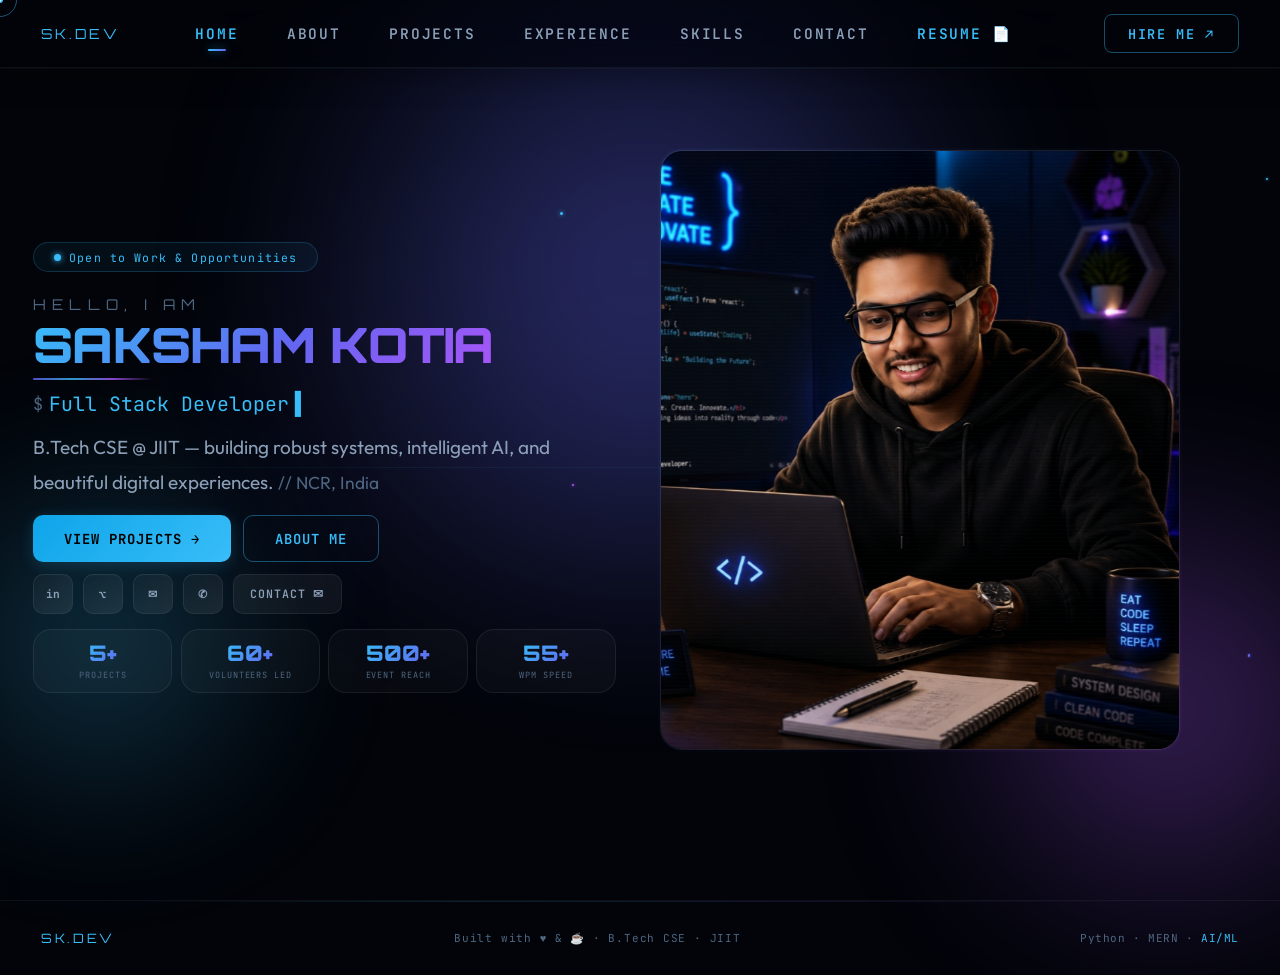
==== commit 6ce0fb2a: "made a security change" ====
--- a/index.html
+++ b/index.html
@@ -191,17 +191,15 @@
           margin-bottom: .3rem;
         }
 
-        /* ── Main name — SINGLE LINE, constrained font size ── */
+        /* ── Main name — SINGLE LINE, responsive font size to fit full name ── */
         .hero-name-main {
           display: block;
           animation: fadeInUp .8s var(--ease) .35s both;
-          /* Tighter clamp to prevent overflow into avatar zone */
-          font-size: clamp(2.4rem, 6.2vw, 4.6rem) !important;
+          font-size: clamp(1.8rem, 3.8vw, 3.4rem) !important;
           white-space: nowrap;          /* force one line */
           letter-spacing: -.015em;
           line-height: 1.05;
-          overflow: hidden;
-          text-overflow: clip;
+          overflow: visible;
         }
 
         /* ── Role bar ── */
@@ -1091,8 +1089,8 @@
             <div class="proj-meta">
               <div class="proj-year">AI · Speech <span class="tl-badge tl-badge-lead" style="vertical-align:middle">Featured</span></div>
               <div class="proj-links">
-                <a href="#" class="proj-link">GH</a>
-                <a href="#" class="proj-link">↗</a>
+                <a href="https://github.com/sakshamkotia" target="_blank" class="proj-link">GH</a>
+                <a href="https://github.com/sakshamkotia" target="_blank" class="proj-link">↗</a>
               </div>
             </div>
           </div>
@@ -1121,8 +1119,8 @@
             <div class="proj-meta">
               <div class="proj-year">CV · Python <span class="tl-badge tl-badge-lead" style="vertical-align:middle">Featured</span></div>
               <div class="proj-links">
-                <a href="#" class="proj-link">GH</a>
-                <a href="#" class="proj-link">↗</a>
+                <a href="https://github.com/sakshamkotia" target="_blank" class="proj-link">GH</a>
+                <a href="https://github.com/sakshamkotia" target="_blank" class="proj-link">↗</a>
               </div>
             </div>
           </div>
@@ -1149,8 +1147,8 @@
             <div class="proj-meta">
               <div class="proj-year">Web · MERN</div>
               <div class="proj-links">
-                <a href="#" class="proj-link">GH</a>
-                <a href="#" class="proj-link">↗</a>
+                <a href="https://github.com/sakshamkotia" target="_blank" class="proj-link">GH</a>
+                <a href="https://github.com/sakshamkotia" target="_blank" class="proj-link">↗</a>
               </div>
             </div>
           </div>
@@ -1177,7 +1175,7 @@
             <div class="proj-meta">
               <div class="proj-year">Security · Python</div>
               <div class="proj-links">
-                <a href="#" class="proj-link">GH</a>
+                <a href="https://github.com/sakshamkotia" target="_blank" class="proj-link">GH</a>
               </div>
             </div>
           </div>
@@ -1203,7 +1201,7 @@
             <div class="proj-meta">
               <div class="proj-year">AI / Optimisation</div>
               <div class="proj-links">
-                <a href="#" class="proj-link">GH</a>
+                <a href="https://github.com/sakshamkotia" target="_blank" class="proj-link">GH</a>
               </div>
             </div>
           </div>
@@ -2245,7 +2243,7 @@
       <div class="modal-body">
         <div class="resume-pages-container">
           <div class="resume-page-wrapper">
-            <img src="assets/resume-page1.png" alt="Resume Page 1" class="resume-img" onerror="this.style.display='none'; this.nextElementSibling.style.display='flex';" />
+            <img src="assets/resume-page1.png" alt="Resume Page 1" class="resume-img" onerror="this.style.display='none'; this.nextElementSibling.style.display='flex';" onload="this.nextElementSibling.style.display='none';" />
             <div class="resume-fallback-card">
               <div class="fallback-icon">📄</div>
               <div class="fallback-title">Resume Page 1</div>
@@ -2253,7 +2251,7 @@
             </div>
           </div>
           <div class="resume-page-wrapper">
-            <img src="assets/resume-page2.png" alt="Resume Page 2" class="resume-img" onerror="this.style.display='none'; this.nextElementSibling.style.display='flex';" />
+            <img src="assets/resume-page2.png" alt="Resume Page 2" class="resume-img" onerror="this.style.display='none'; this.nextElementSibling.style.display='flex';" onload="this.nextElementSibling.style.display='none';" />
             <div class="resume-fallback-card">
               <div class="fallback-icon">📄</div>
               <div class="fallback-title">Resume Page 2</div>
--- a/css/avatar.css
+++ b/css/avatar.css
@@ -44,7 +44,7 @@
 
 /* ── CONTAINER BASE ── */
 #avatar-container {
-  position: fixed;
+  position: absolute;
   z-index: 50;
   pointer-events: none;
   will-change: transform, width, height, opacity;
@@ -295,7 +295,7 @@
   display: flex;
   flex-direction: column;
   align-items: flex-start;
-  overflow: hidden;                 /* clip anything that overruns */
+  overflow: visible;                /* allow full text visibility */
 }
 
 /* Compact spacing — override inline margins */
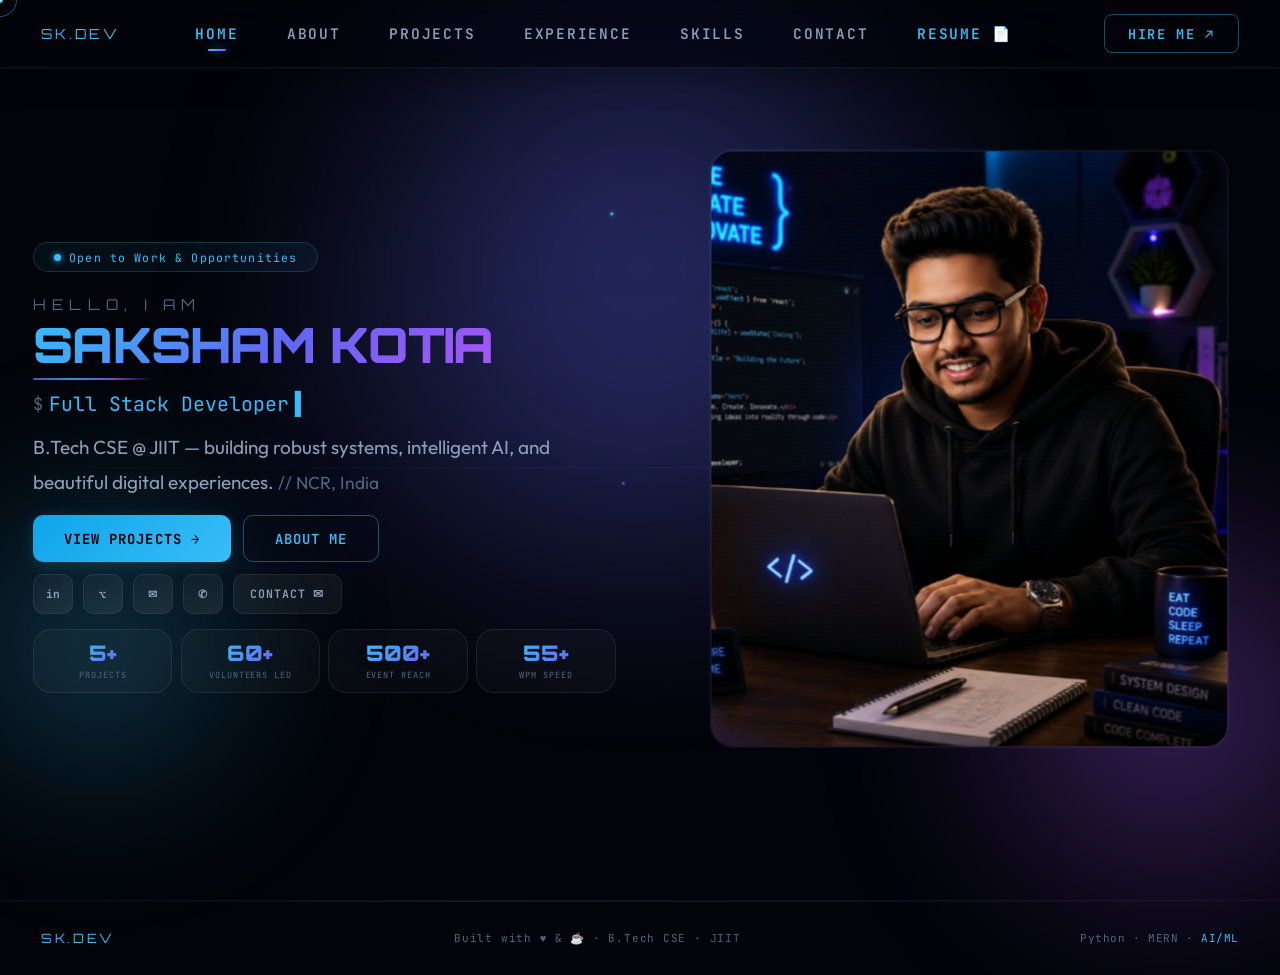
==== commit ff530226: "made resume changes" ====
--- a/index.html
+++ b/index.html
@@ -2230,7 +2230,7 @@
           <span class="modal-icon">📄</span>
           <div>
             <h3 class="modal-title">Saksham_Kotia_Resume.pdf</h3>
-            <p class="modal-subtitle">Curriculum Vitae · 2 Pages</p>
+            <p class="modal-subtitle">Curriculum Vitae · 1 Page</p>
           </div>
         </div>
         <div class="modal-actions">
@@ -2241,23 +2241,8 @@
         </div>
       </div>
       <div class="modal-body">
-        <div class="resume-pages-container">
-          <div class="resume-page-wrapper">
-            <img src="assets/resume-page1.png" alt="Resume Page 1" class="resume-img" onerror="this.style.display='none'; this.nextElementSibling.style.display='flex';" onload="this.nextElementSibling.style.display='none';" />
-            <div class="resume-fallback-card">
-              <div class="fallback-icon">📄</div>
-              <div class="fallback-title">Resume Page 1</div>
-              <div class="fallback-desc">Upload `assets/resume-page1.png` to preview page 1 here.</div>
-            </div>
-          </div>
-          <div class="resume-page-wrapper">
-            <img src="assets/resume-page2.png" alt="Resume Page 2" class="resume-img" onerror="this.style.display='none'; this.nextElementSibling.style.display='flex';" onload="this.nextElementSibling.style.display='none';" />
-            <div class="resume-fallback-card">
-              <div class="fallback-icon">📄</div>
-              <div class="fallback-title">Resume Page 2</div>
-              <div class="fallback-desc">Upload `assets/resume-page2.png` to preview page 2 here.</div>
-            </div>
-          </div>
+        <div class="resume-pdf-wrapper" style="width: 100%; height: 75vh; background: #fff; border-radius: 12px; overflow: hidden;">
+          <iframe src="assets/resume.pdf#toolbar=0" width="100%" height="100%" style="border: none;"></iframe>
         </div>
       </div>
     </div>
